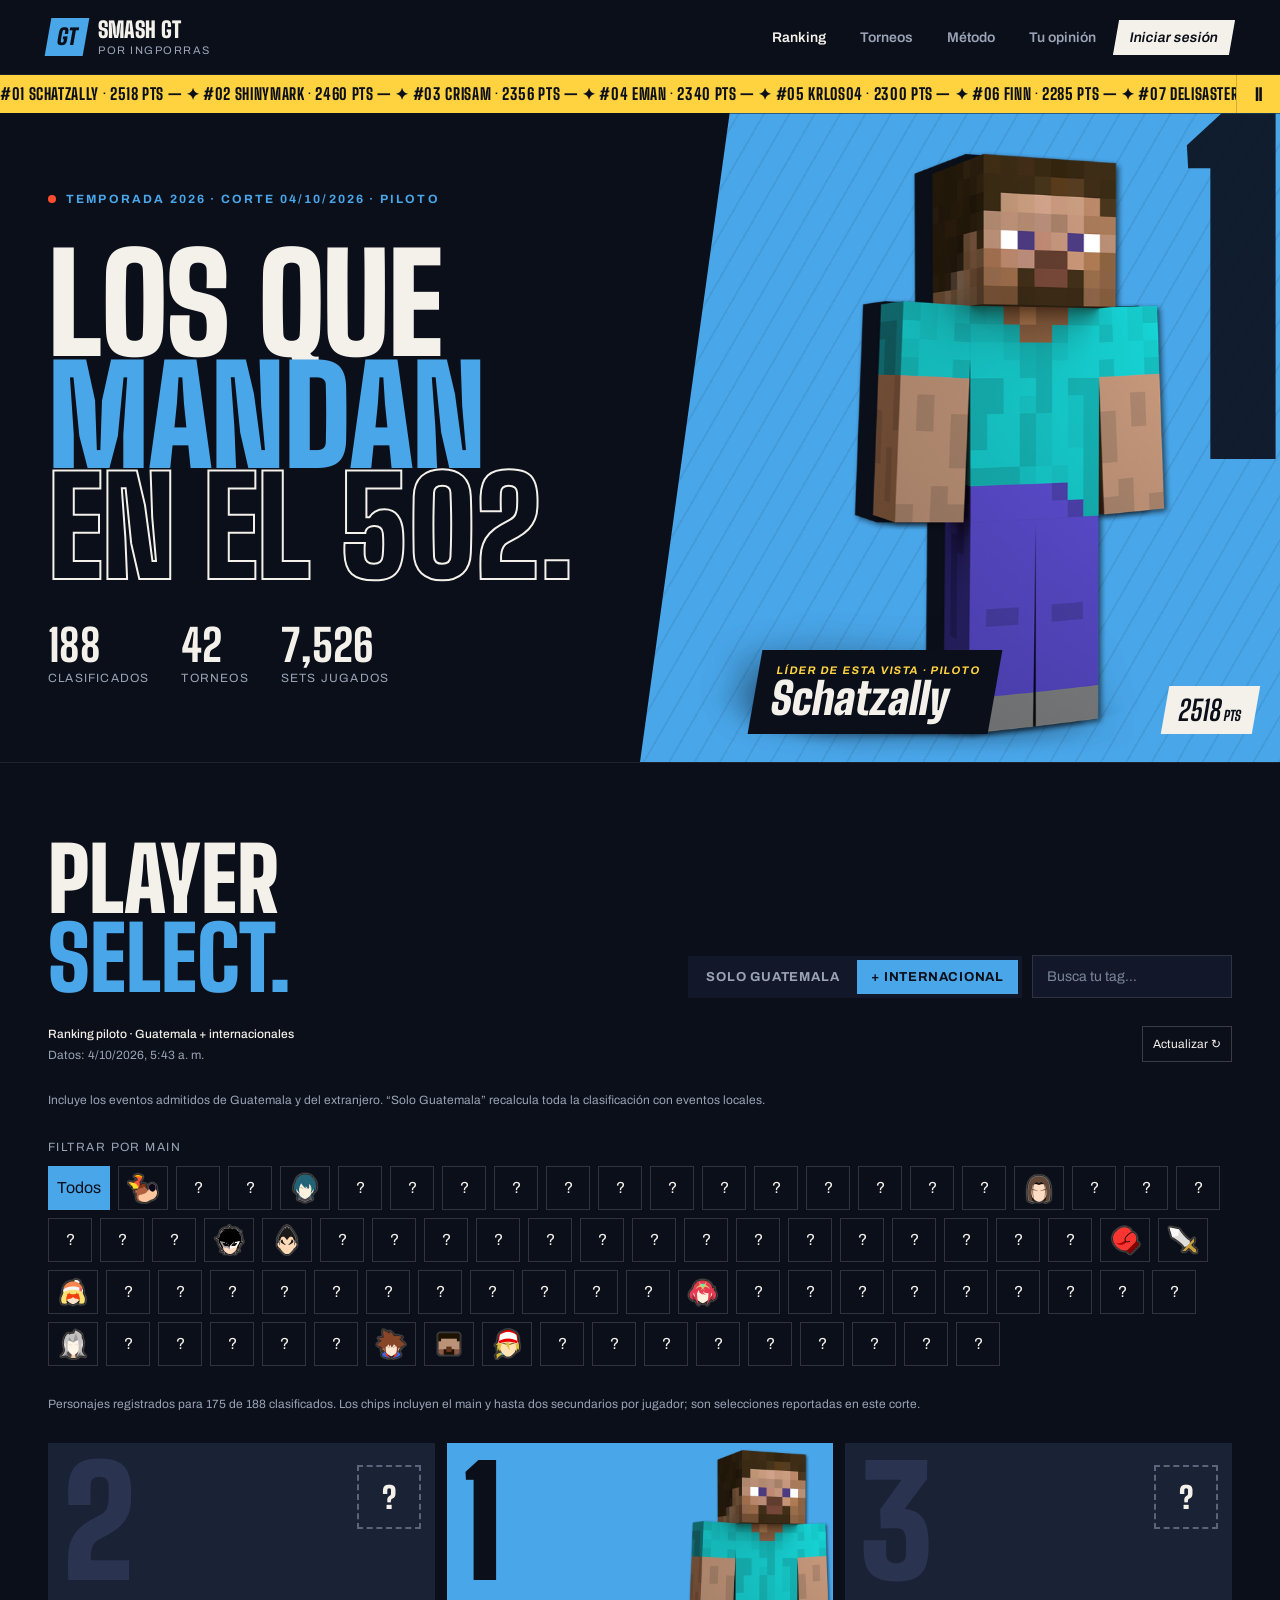
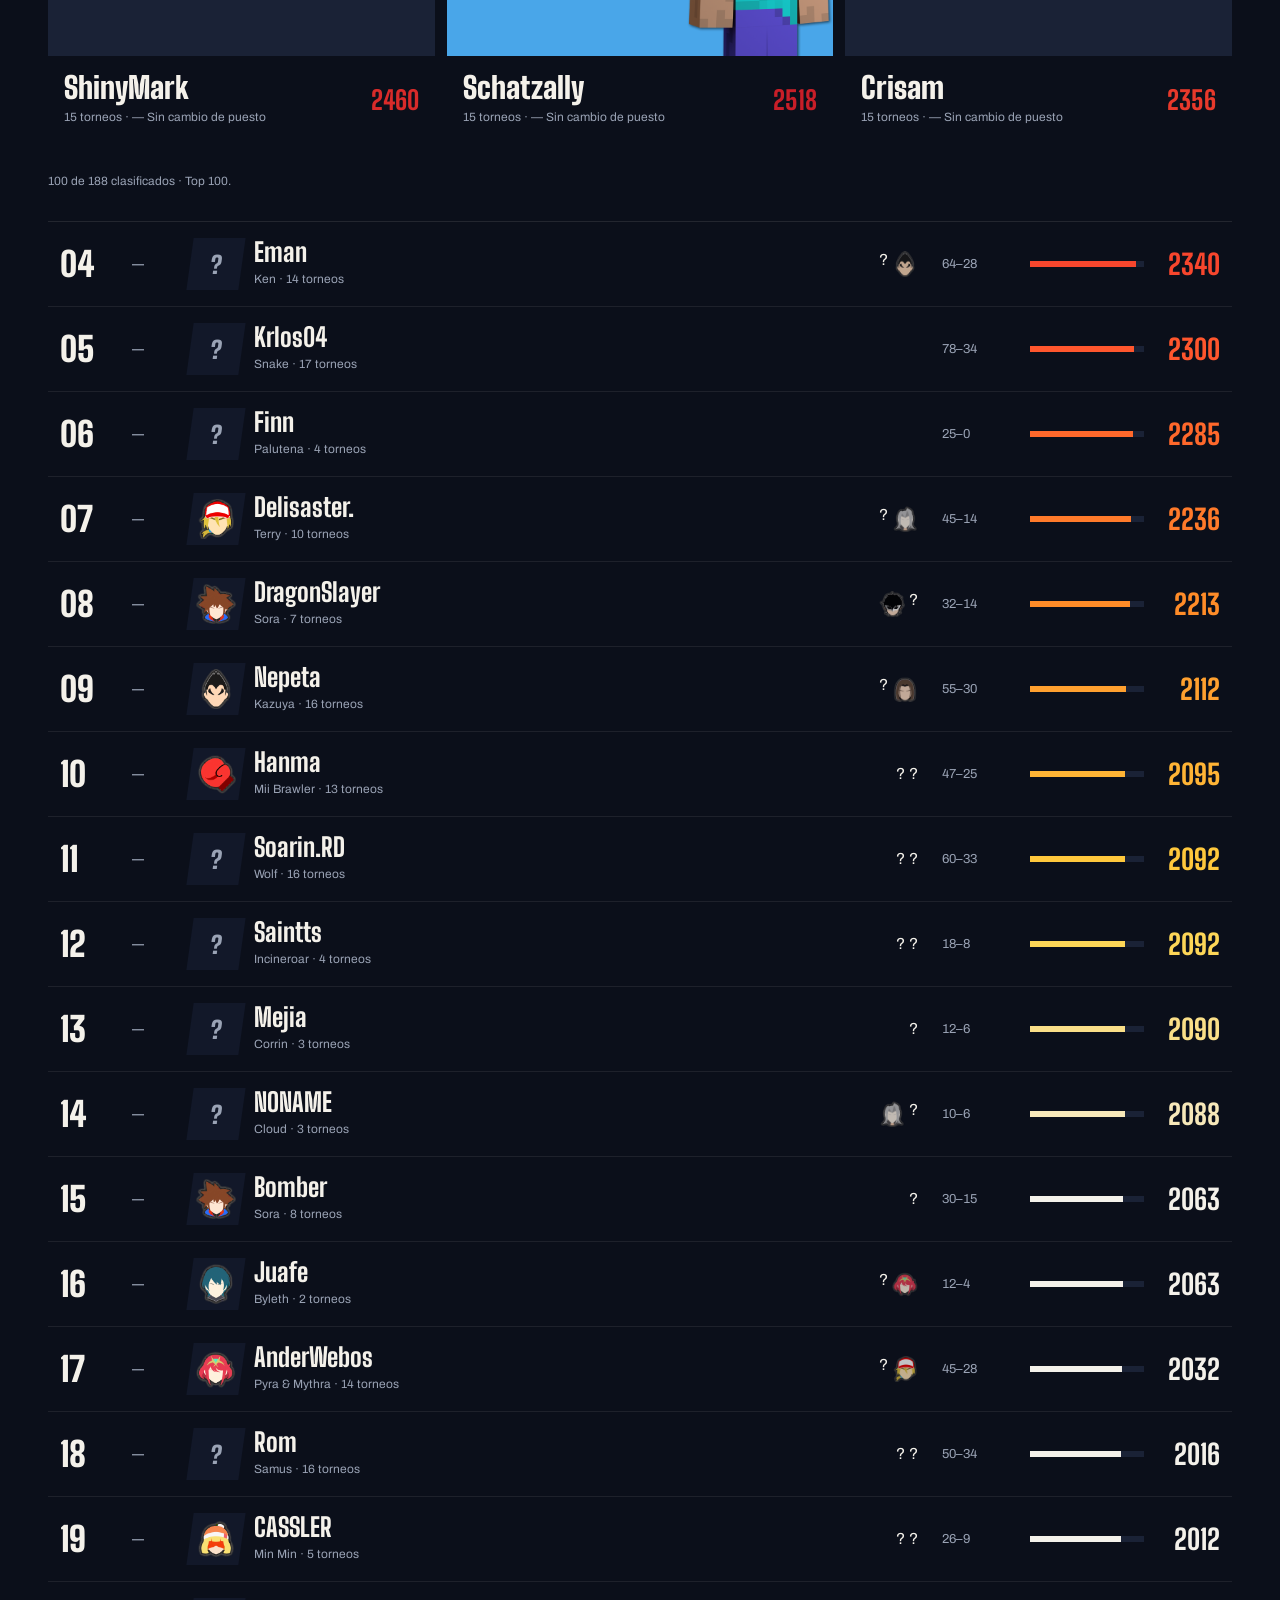
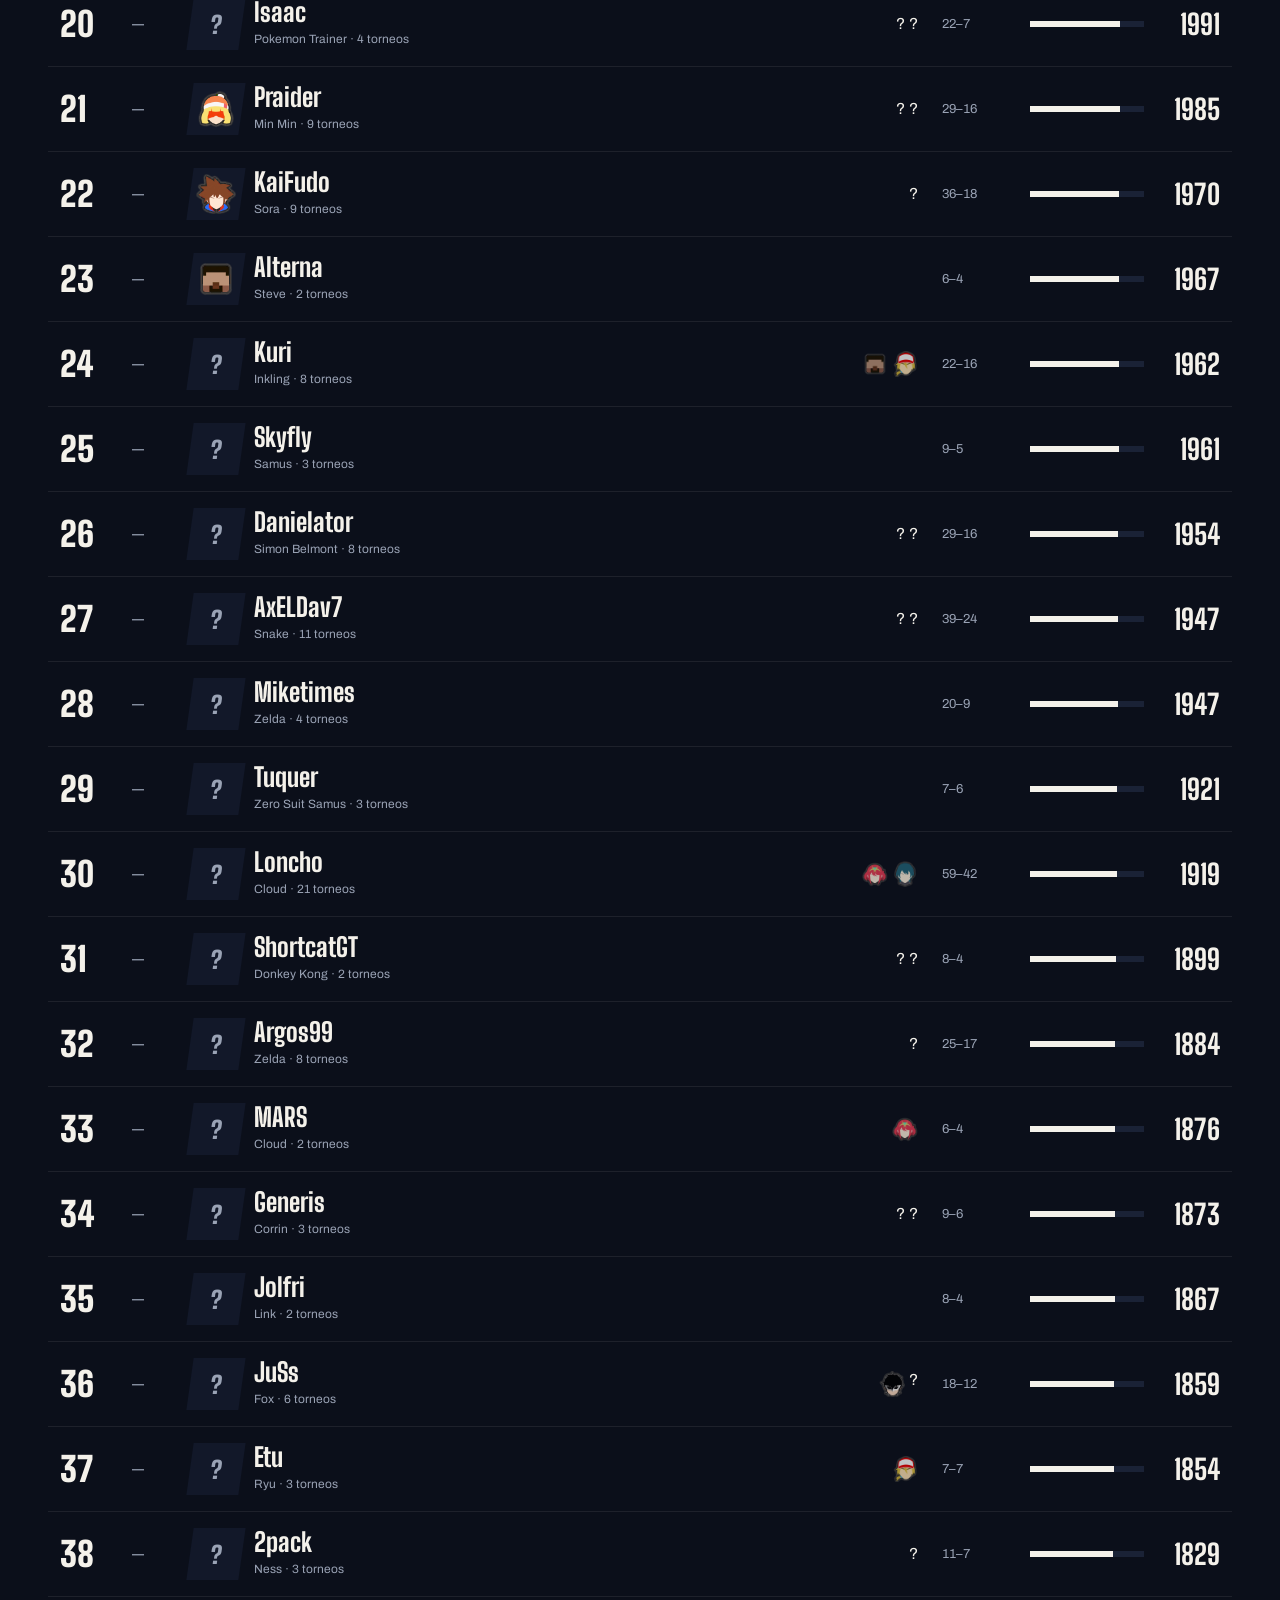
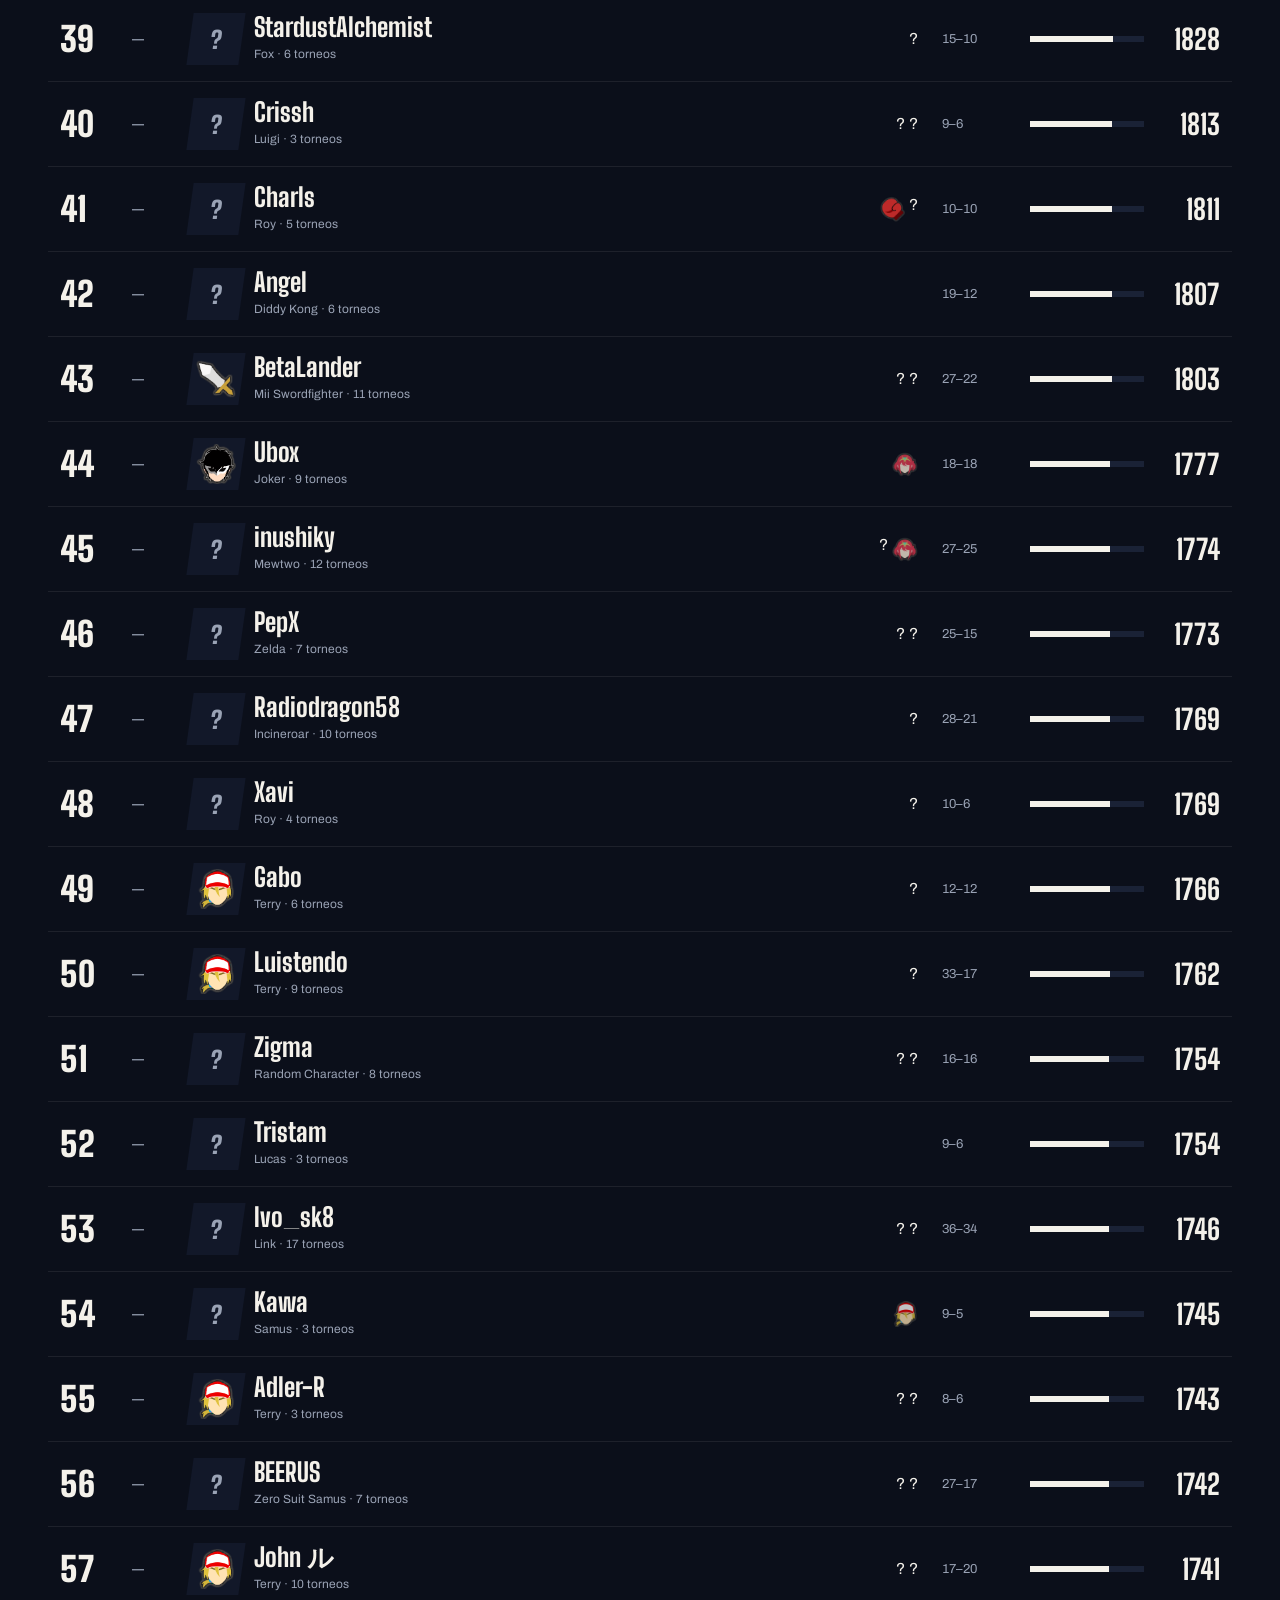
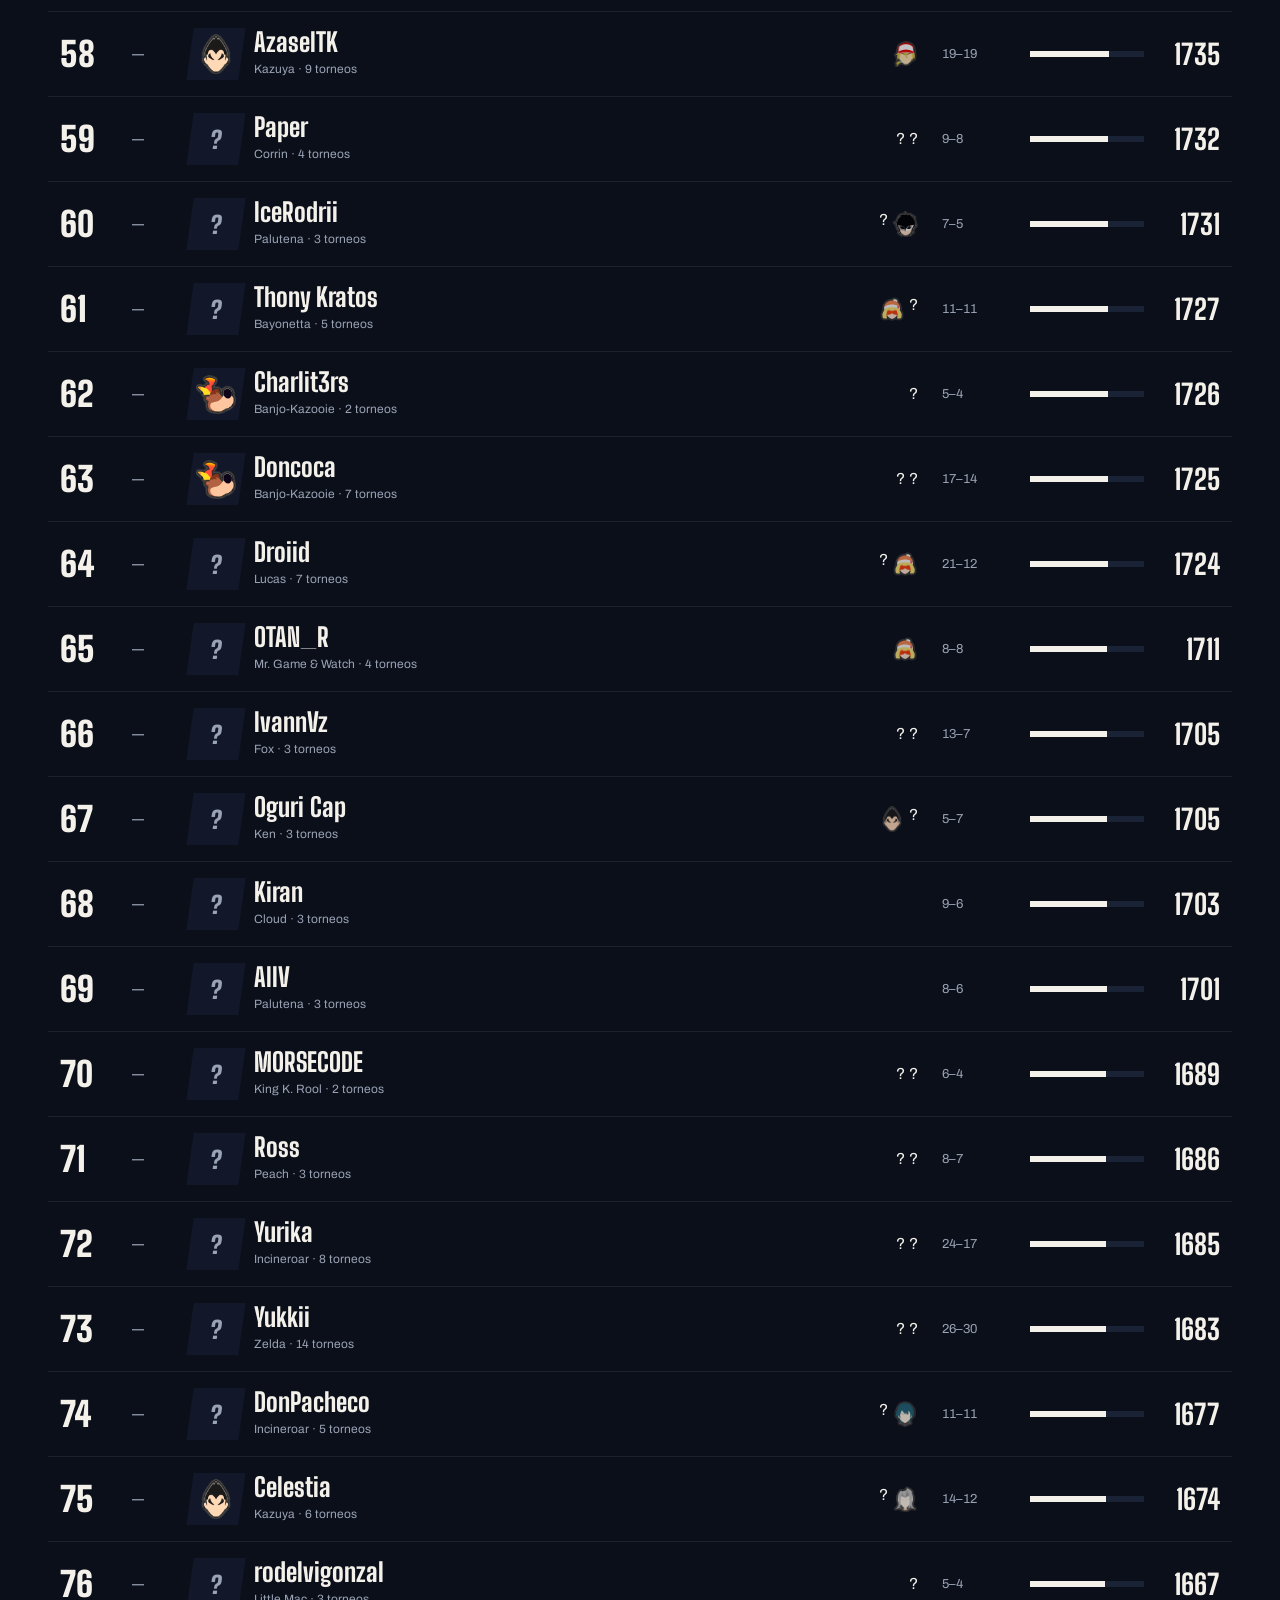
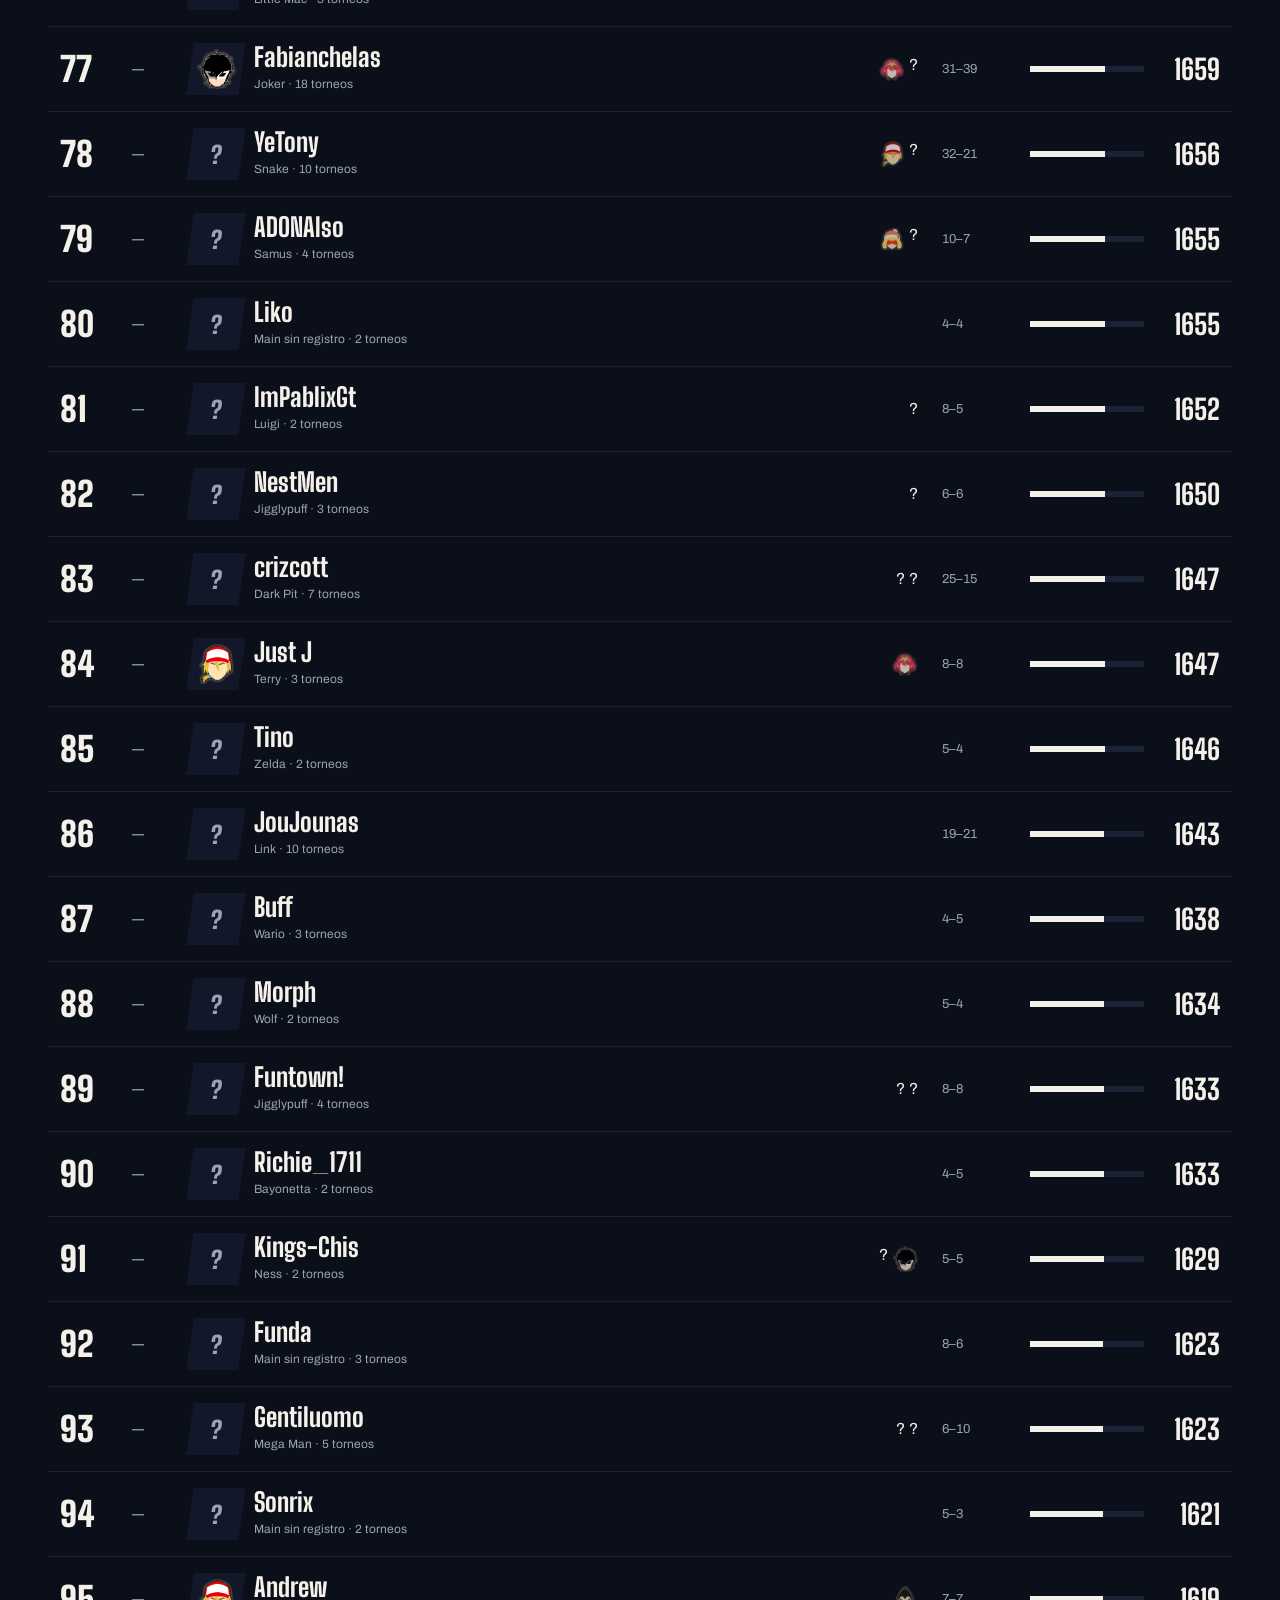
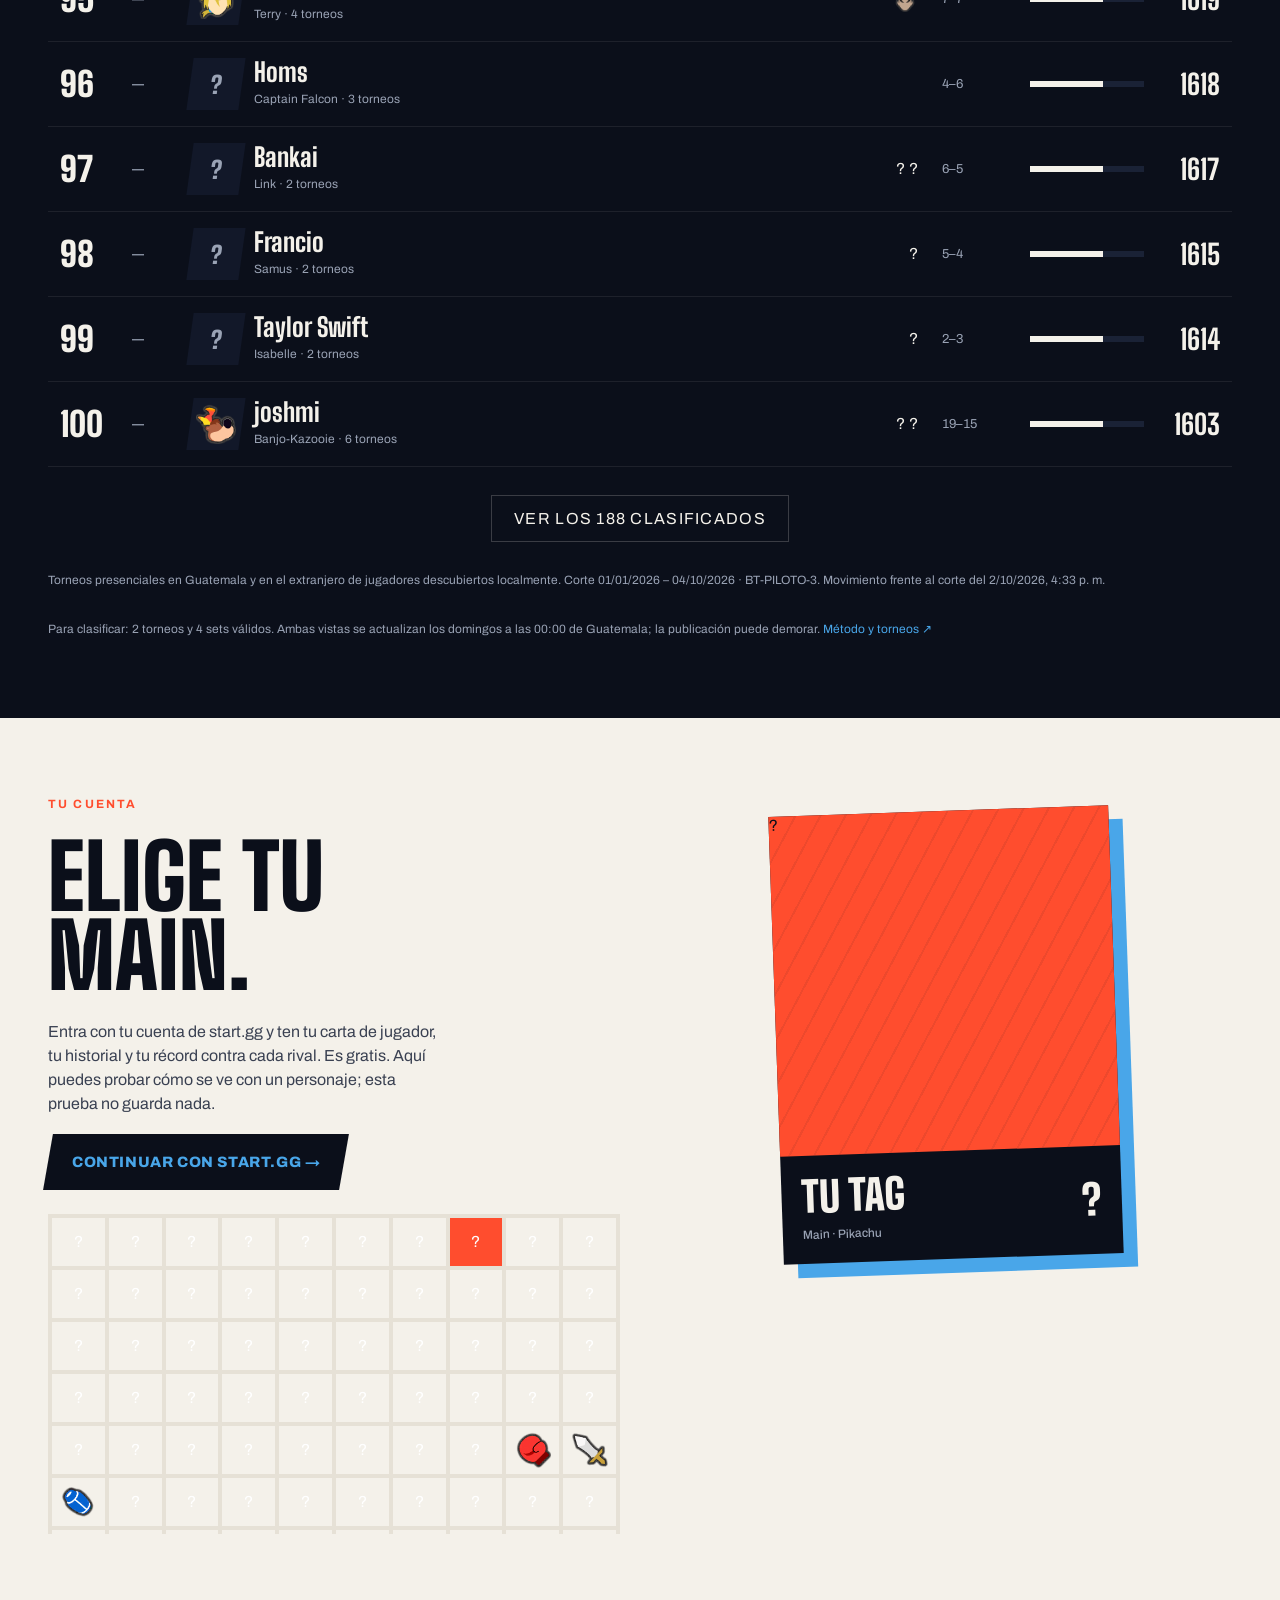
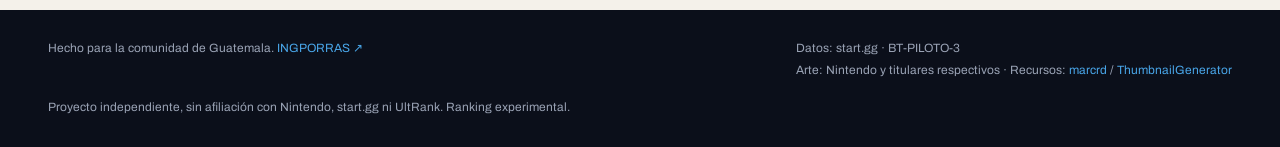
==== ranking-smash-ultimate/index.html @ fa69e90b "«Próximos torneos»: public agenda screen, nav link and home block Co-Authored-By: Claude Opus 5.5 <n" ====
<!doctype html>
<html lang="es-GT">
<head>
  <meta charset="utf-8"><meta name="viewport" content="width=device-width,initial-scale=1">
  <meta name="theme-color" content="#0B0F1A"><meta name="description" content="Consultá el top 100 de Smash Ultimate en Guatemala, puestos, mains y torneos del corte. Ranking piloto e independiente de la comunidad.">
  <title>Smash Ultimate Guatemala: ranking piloto — Smash GT</title>
  <link rel="canonical" href="https://rankingsmashbros.com/">
  <meta property="og:title" content="Smash Ultimate Guatemala: ranking piloto — Smash GT">
  <meta property="og:description" content="Consultá el top 100 de Smash Ultimate en Guatemala, puestos, mains y torneos del corte. Ranking piloto e independiente de la comunidad.">
  <meta property="og:url" content="https://rankingsmashbros.com/">
  <meta property="og:type" content="website">
  <meta property="og:locale" content="es_GT">
  <meta property="og:site_name" content="Smash GT">
  <meta name="twitter:card" content="summary_large_image">
  <meta name="twitter:title" content="Smash Ultimate Guatemala: ranking piloto — Smash GT">
  <meta name="twitter:description" content="Consultá el top 100 de Smash Ultimate en Guatemala, puestos, mains y torneos del corte. Ranking piloto e independiente de la comunidad.">
  <meta property="og:image" content="https://rankingsmashbros.com/assets/smash-gt-social.jpg">
  <meta property="og:image:width" content="1200">
  <meta property="og:image:height" content="630">
  <meta property="og:image:alt" content="Smash GT, ranking piloto de Smash Ultimate Guatemala">
  <meta name="twitter:image" content="https://rankingsmashbros.com/assets/smash-gt-social.jpg">
  <link rel="preconnect" href="https://fonts.googleapis.com"><link rel="preconnect" href="https://fonts.gstatic.com" crossorigin>
  <link href="https://fonts.googleapis.com/css2?family=Big+Shoulders+Display:wght@500;700;800;900&family=Archivo:wght@400;500;600;700&display=swap" rel="stylesheet">
  <link rel="stylesheet" href="./arena.css?v=20261009-2">
  <script src="./characters.js?v=20261006-design2" defer></script><script src="./app.js?v=20261008-2" defer></script><script src="./cabecera.js?v=20261009-1" defer></script><script src="./torneos-model.js?v=20261009-1" defer></script><script src="./proximo.js?v=20261009-1" defer></script><script src="./visita.js?v=20261007" data-page="inicio" defer></script>
  <script type="application/ld+json">
{
  "@context": "https://schema.org",
  "@graph": [
    {
      "@type": "Organization",
      "@id": "https://rankingsmashbros.com/#organization",
      "name": "Smash GT",
      "url": "https://rankingsmashbros.com/",
      "description": "Proyecto independiente de la comunidad de Smash Ultimate de Guatemala. Ranking piloto sin afiliación con Nintendo, start.gg ni UltRank."
    },
    {
      "@type": "WebSite",
      "@id": "https://rankingsmashbros.com/#website",
      "name": "Smash GT",
      "url": "https://rankingsmashbros.com/",
      "inLanguage": "es-GT",
      "description": "Consultá el top 100 de Smash Ultimate en Guatemala, puestos, mains y torneos del corte. Ranking piloto e independiente de la comunidad.",
      "publisher": {
        "@id": "https://rankingsmashbros.com/#organization"
      }
    }
  ]
}
  </script>
</head>
<body class="smash-redesign">
  <a class="skip-link" href="#ranking">Saltar al ranking</a>
  <header class="gt-header">
    <a class="gt-brand" href="./" aria-label="Smash GT, inicio"><span class="gt-mark">GT</span><span>SMASH GT<small>por ingporras</small></span></a>
    <nav aria-label="Principal"><a href="#ranking">Ranking</a><a href="./torneos.html">Torneos</a><a href="./metodologia.html">Método</a><a href="./encuesta.php">Tu opinión</a><a id="panel-link" href="./panel.php" hidden>Panel</a><a id="account-link" class="account-link" href="./cuenta.html">Iniciar sesión</a></nav>
  </header>
  <div class="gt-ticker"><div class="ticker-window"><div id="ticker-track" class="ticker-track"><span>SMASH GT · TEMPORADA 2026 · RANKING PILOTO</span></div></div><button id="ticker-pause" type="button" aria-pressed="false" aria-label="Pausar barra de resultados">Ⅱ</button></div>
  <main id="contenido">
    <section class="gt-hero" aria-labelledby="hero-title">
      <div class="hero-copy"><p id="hero-season" class="gt-kicker">Temporada 2026 · Ranking piloto</p><h1 id="hero-title">Los que<span>mandan</span><em>en el 502.</em></h1>
        <div class="hero-stats" aria-label="Cobertura del ranking"><div><strong id="players-count">—</strong><span>clasificados</span></div><div><strong id="events-count">—</strong><span>torneos</span></div><div><strong id="sets-count">—</strong><span>sets jugados</span></div></div>
      </div>
      <button id="hero-player" class="hero-player" type="button" disabled aria-label="Ver al líder del ranking"><span class="hero-rank" aria-hidden="true">1</span><span id="hero-art" class="hero-art"></span><span class="hero-caption"><span class="hero-tag"><small>Líder de esta vista · piloto</small><strong id="hero-tag">Cargando…</strong></span><span class="hero-points"><b id="hero-points">—</b> PTS</span></span></button>
    </section>
    <section id="proximo-torneo" class="next-tournament" aria-labelledby="next-title" hidden></section>
    <section id="ranking" class="gt-ranking" aria-labelledby="scene-title">
      <div class="ranking-heading"><h2 id="scene-title">Player<span>select.</span></h2><div class="ranking-controls"><div class="scope-buttons" role="group" aria-label="Alcance del ranking"><button id="scope-local" type="button" aria-pressed="false" disabled>Solo Guatemala</button><button id="scope-combined" type="button" aria-pressed="true" disabled>+ Internacional</button></div><label class="gt-search"><span class="sr-only">Buscar jugador en toda la clasificación</span><input id="search" type="search" placeholder="Busca tu tag…" autocomplete="off"></label></div></div>
      <div class="cut-status"><div><strong id="data-status">Cargando ranking…</strong><p id="updated">Consultando el último corte disponible.</p></div><button id="refresh" type="button">Actualizar ↻</button></div>
      <p id="load-error" class="gt-error" role="alert" hidden></p><p id="scope-help" class="gt-note"></p>
      <div id="main-filter" class="main-filter" role="group" aria-label="Filtrar por personaje" hidden><span>Filtrar por main</span><div id="main-chips"></div></div>
      <p id="main-coverage-note" class="gt-note"></p>
      <div id="podium" class="gt-podium" aria-label="Podio del ranking"></div>
      <p id="ranking-summary" class="gt-note" role="status"></p><div id="players-list" class="gt-rows"></div>
      <button id="view-all" class="gt-outline view-all" type="button" aria-pressed="false" hidden>Ver todos los clasificados</button>
      <p id="list-note" class="gt-note"></p><p class="gt-note">Para clasificar: 2 torneos y 4 sets válidos. Ambas vistas se actualizan los domingos a las 00:00 de Guatemala; la publicación puede demorar. <a href="./metodologia.html">Método y torneos ↗</a></p>
    </section>
    <section id="cuenta" class="gt-preview" aria-labelledby="preview-title"><div class="preview-layout"><div><p class="gt-kicker">Tu cuenta</p><h2 id="preview-title">Elige tu<br>main.</h2><p class="preview-copy">Entra con tu cuenta de start.gg y ten tu carta de jugador, tu historial y tu récord contra cada rival. Es gratis. Aquí puedes probar cómo se ve con un personaje; esta prueba no guarda nada.</p><a class="preview-cta" href="./cuenta.html"><span>Continuar con start.gg →</span></a><div id="demo-roster" class="demo-roster" role="group" aria-label="Elegir personaje para la carta de demostración"></div></div><div class="preview-card-wrap"><div id="demo-card" class="demo-card"><div id="demo-art" class="demo-art"></div><div class="demo-name"><span>TU TAG<small id="demo-main-name">Carta de demostración</small></span><span id="demo-icon"></span></div></div><p id="demo-status" class="sr-only" role="status"></p></div></div></section>
  </main>
  <footer class="gt-footer"><span>Hecho para la comunidad de Guatemala. <a href="https://ingporras.com/">INGPORRAS ↗</a></span><span>Datos: start.gg · <span id="footer-method">BT-PILOTO-3</span><br>Arte: Nintendo y titulares respectivos · Recursos: <a href="https://github.com/marcrd/smash-ultimate-assets" target="_blank" rel="noopener noreferrer">marcrd</a> / <a href="https://github.com/jonborg/ThumbnailGenerator" target="_blank" rel="noopener noreferrer">ThumbnailGenerator</a></span><p>Proyecto independiente, sin afiliación con Nintendo, start.gg ni UltRank. Ranking experimental.</p></footer>
  <dialog id="player-dialog" class="gt-drawer" aria-labelledby="player-title">
    <div class="drawer-hero"><strong id="drawer-rank" aria-hidden="true"></strong><div id="drawer-art"></div><button id="player-close" type="button" class="close" aria-label="Cerrar detalle" autofocus>×</button></div>
    <div class="drawer-content"><div><p class="gt-kicker">Perfil de la comunidad</p><h2 id="player-title"></h2><p id="player-subtitle"></p><p id="player-movement"></p></div><div id="player-stats" class="drawer-stats"></div><p id="player-summary" class="drawer-note"></p>
      <section aria-labelledby="player-main-title"><h3 id="player-main-title">Personajes registrados</h3><div id="player-mains" class="player-mains"></div><p id="player-main-note" class="drawer-note"></p></section>
      <section aria-labelledby="recent-title"><h3 id="recent-title">Últimos torneos</h3><div id="player-recent"></div></section>
      <section aria-labelledby="rivals-title"><h3 id="rivals-title">Rivales más frecuentes</h3><div id="player-rivals"></div><p class="drawer-note">Récord de sets en esta vista, del mismo corte. Incluye rivales que no clasifican al ranking.</p></section>
      <section id="player-activity" class="drawer-activity" aria-labelledby="activity-title" hidden><h3 id="activity-title">Tu temporada, mes a mes.</h3><p id="activity-summary" class="drawer-note"></p><ul id="activity-months" class="activity-months" aria-label="Actividad por mes"></ul><p class="drawer-note">Un mes activo tiene un set válido en un torneo admitido, según la fecha del evento en Guatemala. Sin registro no prueba inactividad. No añade bonos.</p><details id="activity-events"><summary id="activity-events-title"></summary><ul id="activity-ledger"></ul></details><a href="./metodologia.html#puntos-en-claro">Entender puntos y actividad ↗</a></section>
      <section><h3 id="player-history-title">Sets considerados en este corte</h3><button id="player-all-results" class="gt-outline" type="button" hidden>Volver a todos los sets</button><p id="player-history-count" class="drawer-note" role="status"></p><div id="player-matches"></div><button id="player-more" class="gt-outline" type="button" hidden>Ver más resultados</button></section>
      <a id="player-link" class="gt-outline" target="_blank" rel="noopener noreferrer">Ver perfil en start.gg ↗</a>
    </div>
  </dialog>
  <noscript><p class="gt-error">Activa JavaScript para consultar el ranking y sus filtros.</p></noscript>
</body>
</html>
---- ranking-smash-ultimate/arena.css ----
@import url('https://fonts.googleapis.com/css2?family=Barlow+Condensed:ital,wght@0,600;0,700;0,800;0,900;1,700;1,800;1,900&display=swap');

:root {
  color-scheme: dark;
  --ink: #f5f6fc;
  --muted: #a9b1c5;
  --paper: #0c101c;
  --line: #2b3247;
  --blue: #193e5b;
  --accent: #ffe364;
  background: var(--paper);
}
body {
  background: radial-gradient(ellipse at 85% 10%, #142a4b80, transparent 40%),
    linear-gradient(118deg, transparent 37%, #18203740 37.1%, transparent 55%), var(--paper);
}
h1, h2, h3, .brand, .stats > div > span { font-family: 'Barlow Condensed', Impact, sans-serif; }
a:hover { color: #ffe364; }
:focus-visible { outline-color: #ffe364; }
.site-header { height: 92px; border-bottom: 1px solid #424e67; }
.brand { font-size: 30px; font-style: italic; letter-spacing: -.6px; }
.brand-mark { background: #ff464f; transform: skew(-7deg); color: #fff; box-shadow: 3px 3px 0 #622b39; }
.brand-mark > span { color: #fff4ca; }
.brand small { color: #aeb8ce; font-style: normal; }
.brand-gt { color: #ffe364; }
.site-header nav { text-transform: uppercase; font-size: 11px; font-weight: 700; letter-spacing: 1px; }
.country { padding: 8px 12px; background: #172233; border: 1px solid #314962; }
.flag { border-color: #6390ab; }
.hero { padding-block: 48px 44px; gap: 55px; grid-template-columns: 1fr 1fr; }
.hero-copy { position: relative; }
.hero-copy .eyebrow { color: #d5dfef; font-size: 10px; letter-spacing: 2.3px; }
.tiny-line { background: #ff4d59; width: 30px; height: 4px; transform: skew(-25deg); }
h1 { font-size: clamp(68px, 6.8vw, 96px); font-weight: 900; line-height: .87; letter-spacing: -1.5px; font-style: italic; margin-top: 27px; }
h1 em { color: #ffe364; font-style: italic; text-shadow: 4px 4px 0 #8d403450; }
.intro { color: #b7c0d3; max-width: 410px; font-size: 14px; margin-top: 24px; }
.primary { border-radius: 0; background: #ffe364; color: #161b29; padding: 16px 24px; font-weight: 800; font-size: 12px; letter-spacing: .8px; transform: skew(-6deg); box-shadow: 5px 5px 0 #644d26; }
.primary:hover { background: #fff0a1; color: #161b29; transform: skew(-6deg) translateY(-2px); }
.primary span { font-size: 19px; }
.hero-note { color: #8995b0; }
.hero-art { border: 1px solid #496077; border-radius: 0; background: #101b2c; transform: rotate(-2deg); box-shadow: 10px 10px 0 #060911, 11px 11px 0 #344059; }
.art-heading { padding: 16px 20px; color: #f6f8fc; background: #151c2a; font-size: 9px; letter-spacing: 1.8px; }
.art-heading > span:first-child { display: flex; align-items: center; gap: 8px; }
.art-heading i { width: 5px; height: 5px; background: #ff575e; transform: rotate(45deg); }
.hero-art svg { border-block: 1px solid #344052; }
.art-footer { padding: 15px 21px; background: #131a29; border-top: 0; color: #e9edf7; }
.art-footer p { font-size: 10px; letter-spacing: 1px; }
.art-footer strong { color: #ffe364; }
.art-footer .plus { background: #ffe364; color: #121724; width: 35px; height: 35px; display: grid; place-items: center; font-size: 25px; transform: skew(-8deg); }
.art-footer .battle-label { color: #8998b4; font-family: 'Barlow Condensed', sans-serif; font-size: 17px !important; font-style: italic; font-weight: 800; text-align: right; line-height: .9; }
.season-bar { background: #171d2b; border-block: 1px solid #394459; padding: 16px 20px; }
.status-dot { background: #ffe364; box-shadow: 0 0 10px #ffe36455; }
.season-bar button { color: #e4eaf5; }
.stats { padding-block: 26px 32px; }
.stats > div > span { font-size: 46px; font-style: italic; color: #fff; font-weight: 700; }
.stats p { text-transform: uppercase; letter-spacing: 1px; font-size: 9px; color: #96a4bf; }
.scene { padding-block: 46px 52px; }
.section-heading .eyebrow { color: #ff6976; letter-spacing: 1.5px; }
h2 { font-size: 42px; text-transform: uppercase; font-style: italic; font-weight: 800; letter-spacing: .2px; }
.season-label { border-color: #384962; border-radius: 0; color: #b7c4d8; background: #121b2a; }
.list-panel { background: #121927; border: 1px solid #35425c; border-radius: 0; box-shadow: 0 4px 0 #070a12; }
.tabs { padding-inline: 0; gap: 0; background: #0f1521; border-bottom-color: #3a445c; }
.tabs button { padding: 18px 25px; text-transform: uppercase; font-size: 11px; font-weight: 700; letter-spacing: 1px; color: #aab6cb; border-bottom: 3px solid transparent; }
.tabs button[aria-selected=true] { color: #fff; border-color: #ff4d59; background: linear-gradient(0deg, #c2374829, transparent); }
.tabs span { background: #333a4c; color: #edf1fb; }
.search-field { background: #0c1220; border-color: #34425b; border-radius: 0; }
.search-field input { color: #f4f7ff; }
.search-field input::placeholder { color: #909eb8; }
.find-rank-link { display: inline-block; margin: 20px 0 0 20px; color: #ffe364; font-size: 12px; font-weight: 700; text-underline-offset: 5px; }
.ranking-intro { margin: 25px 23px 20px; padding-bottom: 20px; border-bottom: 1px solid #34425b; }
.ranking-intro .card-kicker { color: #ffe364; }
.ranking-intro h3 { margin: 10px 0; font: 700 italic 28px 'Barlow Condensed', sans-serif; color: #f4f7ff; }
.ranking-intro p { max-width: 530px; color: #b7c7dd; font-size: 13px; line-height: 1.75; }
.ranking-views { display: flex; gap: 8px; flex-wrap: wrap; margin: 0 23px 18px; }
.ranking-views button, .history-more { padding: 11px 15px; background: #1c2a40; border: 1px solid #465873; color: #c6d5eb; font-size: 12px; font-weight: 700; }
.ranking-views button[aria-pressed=true] { background: #ffe364; color: #142033; border-color: #ffe364; }
.ranking-views button:hover, .history-more:hover { border-color: #ffe364; }
.ranking-summary { padding: 14px 23px; color: #c6d5eb; background: #0f1828; font-size: 12px; line-height: 1.6; }
#search { scroll-margin-top: 25px; }
.player-stats { display: grid; grid-template-columns: repeat(3, minmax(0, 1fr)); gap: 9px; margin: 18px 0; }
.player-stats > div { padding: 15px 10px; background: #1c2a40; border: 1px solid #364d6c; }
.player-stats strong { display: block; font: 800 italic 32px 'Barlow Condensed', sans-serif; color: #ffe364; }
.player-stats span { display: block; margin-top: 7px; color: #b7c7dd; font-size: 10px; line-height: 1.5; }
.history-title { color: #f4f7ff; margin-top: 25px; font: 700 italic 23px 'Barlow Condensed', sans-serif; }
dialog .history-count { margin: 8px 0 18px; color: #b7c7dd; font-size: 11px; }
.history-more { display: block; margin-top: 18px; }
dialog #player-summary { color: #b7c7dd; }
.player-row > span:nth-child(2) { min-width: 0; }
.list-note { color: #9aa7c1; }
.empty-icon { color: #ffe364; background: #1f293b; border-color: #404a60; border-radius: 0; transform: skew(-7deg); }
.empty h3 { font-size: 25px; font-style: italic; font-weight: 700; text-transform: uppercase; letter-spacing: .3px; }
.empty p { color: #9ba9c3; }
.aside-card { border-radius: 0; background: linear-gradient(145deg, #c33247 0%, #722437 53%, #231c31 100%); border: 1px solid #e75a6a; position: relative; overflow: hidden; box-shadow: 5px 5px 0 #050914; }
.aside-card::before { content: ''; position: absolute; right: -45px; top: 20px; width: 80px; height: 180px; transform: rotate(25deg); background: #ffffff06; pointer-events: none; }
.card-kicker { color: #ffe1d8; font-size: 9px; font-style: italic; }
.aside-card h3 { font-size: 36px; font-style: italic; font-weight: 800; line-height: .98; }
.aside-card p { color: #f1c8cf; }
.aside-divider { background: #f3a0a044; }
.aside-card li span { color: #ffe364; }
.aside-card > a { color: #ffe364; }
.method-grid { gap: 26px; }
.method article { border-left: 2px solid #364661; padding-left: 18px; }
.method article > span { color: #79bde6; }
.method h3 { font-size: 25px; font-style: italic; font-weight: 700; text-transform: uppercase; letter-spacing: .2px; }
.method p { color: #a3afc6; }
.method a { color: #ffe364; }
footer { border-color: #354159; }
footer > a { color: #e2e9f8; }
.filter-row select { background: #101928; color: #e6eefb; border-color: #364560; }
.player-row { background: #151e30; color: #f3f7ff; border-color: #2c3951; border-left: 3px solid #469ace; }
.player-row:hover { background: #223149; border-left-color: #ffe364; }
.avatar { border-radius: 0; background: linear-gradient(135deg, #276c9c, #18334e); color: #e5f8ff; transform: skew(-4deg); }
.player-row strong { font-family: 'Barlow Condensed', sans-serif; font-size: 23px; font-style: italic; letter-spacing: .4px; }
.player-row .avatar { min-width: 42px; font-family: 'Barlow Condensed', sans-serif; font-size: 22px; font-weight: 800; font-style: italic; }
.player-row.podium-row { border-left-color: #ffe364; background: linear-gradient(90deg, #58472b55, #151e30 45%); }
.player-row.podium-1 .avatar { background: #ffe364; color: #191c28; box-shadow: 3px 3px 0 #9b7531; }
.player-row.podium-2 .avatar { background: #d7e5f8; color: #192637; }
.player-row.podium-3 .avatar { background: #e6a779; color: #2b1e20; }
.player-row .row-end { color: #ffe364; font-family: 'Barlow Condensed', sans-serif; font-size: 18px; font-weight: 700; }
.player-row .row-end small { font-family: 'DM Sans', sans-serif; font-size: 9px; font-weight: 400; }
.player-row small { color: #a1b4d0; }
.player-row .movement{font-weight:700;letter-spacing:.2px}
.player-row .movement.up{color:#83e2ad}
.player-row .movement.down{color:#ff9b9b}
.player-row .movement.same{color:#b6c3d5}
.result-row { border-color: #2e3c53; }
.result-row a { color: #e2edff; }
.result-row p { color: #9eacc7; }
dialog { background: #131e30; border: 1px solid #6582a8; border-top: 4px solid #ffe364; border-radius: 0; color: #e9f1ff; }
dialog .close { color: #f5f8ff; }
dialog > a { color: #ffe364; }
.error { background: #412f1b; color: #ffe6b7; border-left: 3px solid #ffc84e; }
.skip-link { background: #ffe364; color: #141b29; }

@media (max-width: 850px) {
  .hero { gap: 30px; }
  h1 { font-size: 73px; }
  .aside-card h3 { font-size: 31px; }
  h2 { font-size: 36px; }
}
@media (max-width: 620px) {
  .site-header { height: 78px; }
  .brand { font-size: 25px; }
  .site-header nav { font-size: 9px; gap: 13px; letter-spacing: .5px; }
  .hero { grid-template-columns: 1fr; padding-block: 35px 30px; gap: 35px; }
  .hero-copy h1 { font-size: 76px; letter-spacing: -1px; max-width: none; }
  .hero-copy .eyebrow { font-size: 8px; letter-spacing: 1.8px; }
  .hero-art { margin: 0 6px 5px; transform: rotate(-1deg); }
  .hero-art svg { max-height: none; }
  .hero-note { font-size: 10px; }
  .season-bar { padding: 15px 12px; }
  .season-bar strong { font-size: 10px; }
  .season-bar > span { width: 100%; }
  .stats > div > span { font-size: 38px; }
  .stats p { font-size: 8px; }
  h2 { font-size: 34px; }
  .tabs button { padding: 18px 20px; }
  .aside-card h3 { font-size: 34px; line-height: 1.05; }
  .aside-card h3 br { display: initial; }
  .method article { border-bottom: 0; }
  .method article:last-child { border-left: 2px solid #364661; }
  .player-row .row-end { font-size: 15px; }
  .player-row strong { font-size: 21px; }
  .find-rank-link { margin-left: 0; display: block; width: fit-content; }
  .ranking-intro { margin-inline: 18px; }
  .ranking-views { margin-inline: 18px; }
  .ranking-summary { padding-inline: 18px; }
  .player-row .row-end { max-width: 110px; }
}

.scope-panel{display:flex;align-items:center;justify-content:space-between;gap:24px;margin-top:24px;padding:24px;background:#152136;border:1px solid #354760;box-sizing:border-box}.scope-switch{display:flex;align-items:center;gap:14px;position:relative;cursor:pointer;margin-top:14px;font-weight:700;font-size:15px}.scope-switch input{position:absolute;width:50px;height:30px;left:0;opacity:0;margin:0;cursor:pointer}.switch-track{width:50px;height:30px;background:#47536a;border-radius:20px;flex:none;position:relative;transition:background .15s}.switch-track::after{content:'';position:absolute;top:4px;left:4px;width:22px;height:22px;background:#fff;border-radius:50%;transition:transform .15s}.scope-switch input:checked+.switch-track{background:#f4cf43}.scope-switch input:checked+.switch-track::after{transform:translateX(20px);background:#162036}.scope-switch input:focus-visible+.switch-track{outline:3px solid #fff;outline-offset:4px}.scope-switch input:disabled+.switch-track{opacity:.45}.scope-description{max-width:470px}.scope-description strong{color:#ffe364;font-size:16px}.scope-description p{color:#c4cedd;font-size:12px;line-height:1.8;margin-top:8px}@media(max-width:700px){.scope-panel{flex-direction:column;align-items:stretch;padding:20px;gap:18px}.scope-switch{font-size:14px}}@media(prefers-reduced-motion:reduce){.switch-track,.switch-track::after{transition:none}}

/* Activity is evidence of participation, separate from ranking points. */
.player-activity { margin-top: 28px; padding-top: 24px; border-top: 1px solid #354760; }
.player-activity h3 { font-size: 27px; margin: 9px 0 12px; }
.player-activity p { color: #c4cedd; font-size: 12px; line-height: 1.8; }
.player-activity .eyebrow { color: #ffe364; font-size: 10px; }
.activity-months { list-style: none; display: grid; grid-template-columns: repeat(4,minmax(0,1fr)); gap: 8px; padding: 0; margin: 18px 0; }
.activity-month { padding: 12px 4px; text-align: center; background: #172235; border: 1px solid #354760; }
.activity-month strong { display: block; font-size: 14px; color: #d0d8e5; }
.activity-month span { display: block; margin-top: 5px; font-size: 9px; color: #c4cedd; }
.activity-month.is-active { border-color: #bfa950; background: #333020; }
.activity-month.is-active strong { color: #ffe364; }
.activity-month.is-future { border-style: dashed; background: transparent; }
.player-activity .activity-note { font-size: 11px; line-height: 1.9; }
.player-activity details { margin-top: 20px; border: 1px solid #354760; }
.player-activity summary { cursor: pointer; color: #ffe364; font-size: 13px; padding: 16px; font-weight: 700; }
#activity-ledger { list-style: none; padding: 0 16px; margin: 0; }
#activity-ledger li { padding: 18px 0; border-top: 1px solid #354760; }
#activity-ledger a, #activity-ledger strong { font-size: 14px; color: #ffe364; overflow-wrap: anywhere; }
#activity-ledger p { margin-top: 7px; font-size: 11px; }
.activity-sets { background: #22344d; color: #edf4ff; border: 1px solid #546a87; padding: 10px 14px; margin-top: 12px; font-size: 12px; }
#activity-method-link { display: inline-block; margin-top: 20px; color: #ffe364; font-size: 12px; line-height: 1.7; }
#player-history-title { scroll-margin-top: 20px; }
@media(max-width:480px) { #player-dialog { padding: 28px 20px; } .activity-months { grid-template-columns: repeat(3,minmax(0,1fr)); } }

/* Claude Design handoff. Scoped to keep survey and methodology layouts intact. */
.smash-redesign { margin:0; background:#0B0F1A; color:#F4F1EA; font-family:'Archivo',sans-serif; -webkit-font-smoothing:antialiased; }
.smash-redesign * { box-sizing:border-box; }
.smash-redesign a { color:#49A6E9; text-decoration:none; }
.smash-redesign a:hover { color:#F4F1EA; }
.smash-redesign button,.smash-redesign input { font:inherit; }
.smash-redesign button { cursor:pointer; }
.smash-redesign button:disabled { cursor:default; opacity:.5; }
.smash-redesign :focus-visible { outline:3px solid #FFD23F; outline-offset:4px; }
.smash-redesign [hidden] { display:none!important; }
.smash-redesign h1,.smash-redesign h2,.smash-redesign h3,.smash-redesign p { margin:0; }
.smash-redesign h1,.smash-redesign h2,.smash-redesign h3 { font-family:'Big Shoulders Display',Impact,sans-serif; font-style:normal; letter-spacing:0; text-transform:none; }
.smash-redesign .sr-only { position:absolute; width:1px; height:1px; padding:0; margin:-1px; overflow:hidden; clip:rect(0,0,0,0); white-space:nowrap; border:0; }
.smash-redesign .skip-link { position:fixed; top:-100px; left:16px; z-index:50; padding:16px; background:#FFD23F; color:#0B0F1A; }
.smash-redesign .skip-link:focus { top:12px; }
.gt-header { display:flex; align-items:center; justify-content:space-between; gap:16px; flex-wrap:wrap; padding:18px clamp(16px,4vw,48px); border-bottom:1px solid #f4f1ea14; }
.smash-redesign .gt-brand { display:flex; gap:12px; align-items:center; color:#F4F1EA; font:900 22px/1 'Big Shoulders Display',sans-serif; }
.gt-mark { width:38px; height:38px; background:#49A6E9; color:#0B0F1A; display:grid; place-items:center; transform:skewX(-10deg); }
.gt-brand small { display:block; margin-top:4px; font:400 11px/1 'Archivo',sans-serif; letter-spacing:.14em; color:#9AA3B5; text-transform:uppercase; }
.gt-header nav { display:flex; gap:6px; flex-wrap:wrap; font-size:14px; font-weight:600; }
.smash-redesign .gt-header nav a { padding:10px 14px; color:#9AA3B5; }
.smash-redesign .gt-header nav a:first-child { color:#F4F1EA; }
.smash-redesign .gt-header .account-link { background:#F4F1EA; color:#0B0F1A; transform:skewX(-10deg); }
.gt-ticker { display:flex; background:#FFD23F; color:#0B0F1A; font:800 16px/1.4 'Big Shoulders Display',sans-serif; text-transform:uppercase; letter-spacing:.04em; }
.ticker-window { overflow:hidden; flex:1; padding:8px 0; }
.ticker-track { display:flex; width:max-content; animation:gt-tick 50s linear infinite; }
.ticker-track span { white-space:nowrap; padding-right:32px; }
.gt-ticker button { flex:none; border:0; border-left:1px solid #0b0f1a30; background:transparent; color:#0B0F1A; width:44px; font-size:18px; }
.ticker-track.is-paused { animation-play-state:paused; }
@keyframes gt-tick { to { transform:translateX(-50%); } }
.gt-hero { display:grid; grid-template-columns:repeat(auto-fit,minmax(min(100%,420px),1fr)); border-bottom:1px solid #f4f1ea14; }
.hero-copy { padding:clamp(32px,6vw,80px) clamp(16px,4vw,48px); display:flex; flex-direction:column; justify-content:space-between; gap:40px; min-width:0; }
.gt-kicker { font-size:12px; font-weight:700; letter-spacing:.18em; text-transform:uppercase; color:#49A6E9; line-height:1.6; }
.hero-copy .gt-kicker::before { content:''; display:inline-block; width:8px; height:8px; border-radius:50%; background:#FF4D2E; margin-right:10px; }
.smash-redesign h1 { font-size:clamp(72px,12vw,176px); line-height:.82; font-weight:900; letter-spacing:-.01em; text-transform:uppercase; }
.hero-copy h1 span { display:block; color:#49A6E9; }
.hero-copy h1 em { display:block; font-style:normal; -webkit-text-stroke:2px #F4F1EA; color:transparent; }
.hero-stats { display:flex; gap:32px; flex-wrap:wrap; }
.hero-stats div { display:flex; flex-direction:column; gap:4px; }
.hero-stats strong { font:800 44px/1 'Big Shoulders Display',sans-serif; }
.hero-stats span { font-size:12px; color:#9AA3B5; letter-spacing:.1em; text-transform:uppercase; }
.hero-player { position:relative; min-height:520px; background:#49A6E9; clip-path:polygon(14% 0,100% 0,100% 100%,0 100%); overflow:hidden; border:0; text-align:left; }
.hero-player::before,.demo-art::before { content:''; position:absolute; inset:0; background:repeating-linear-gradient(-60deg,#0b0f1a12 0 2px,transparent 2px 22px); }
.hero-rank { position:absolute; right:-2%; top:-6%; font:900 clamp(260px,34vw,480px)/1 'Big Shoulders Display',sans-serif; color:#0B0F1A; opacity:.9; }
.hero-art>img { position:absolute; left:4%; bottom:-4%; height:108%; max-width:none; filter:drop-shadow(-18px 0 0 #0B0F1A); }
.hero-art>.unknown-hero { position:absolute; left:18%; top:12%; max-width:70%; overflow-wrap:anywhere; color:transparent; -webkit-text-stroke:2px #0B0F1A; font:900 clamp(90px,11vw,170px)/.85 'Big Shoulders Display',sans-serif; text-transform:uppercase; }
.hero-caption { position:absolute; bottom:28px; left:18%; right:24px; display:flex; justify-content:space-between; align-items:end; gap:12px; flex-wrap:wrap; }
.hero-tag { padding:14px 18px; background:#0B0F1A; color:#F4F1EA; transform:skewX(-10deg); min-width:0; }
.hero-tag small { display:block; font-size:11px; letter-spacing:.12em; text-transform:uppercase; color:#FFD23F; font-weight:700; }
.hero-tag strong { display:block; overflow-wrap:anywhere; font:900 44px/1 'Big Shoulders Display',sans-serif; }
.hero-points { background:#F4F1EA; color:#0B0F1A; padding:10px 14px; transform:skewX(-10deg); font:800 14px/1 'Big Shoulders Display',sans-serif; }
.hero-points b { font-size:28px; }
.gt-ranking { display:flex; flex-direction:column; gap:28px; padding:clamp(40px,6vw,80px) clamp(16px,4vw,48px); max-width:1376px; margin:auto; scroll-margin-top:24px; }
.ranking-heading { display:flex; align-items:end; justify-content:space-between; gap:20px; flex-wrap:wrap; }
.smash-redesign .ranking-heading h2 { font-size:clamp(48px,7vw,88px); font-weight:900; line-height:.9; text-transform:uppercase; }
.ranking-heading h2 span { display:block; color:#49A6E9; }
.ranking-controls { display:flex; gap:10px; flex-wrap:wrap; align-items:center; }
.scope-buttons { display:flex; padding:4px; gap:4px; background:#121829; }
.scope-buttons button { border:0; padding:10px 14px; font-size:13px; font-weight:700; text-transform:uppercase; letter-spacing:.06em; background:transparent; color:#9AA3B5; }
.scope-buttons button[aria-pressed=true] { background:#49A6E9; color:#0B0F1A; }
.gt-search input { background:#121829; border:1px solid #f4f1ea1f; color:#F4F1EA; padding:13px 14px; font-size:14px; width:200px; max-width:100%; }
.gt-search input::placeholder { color:#7C869B; }
.cut-status { display:flex; align-items:center; justify-content:space-between; gap:16px; font-size:12px; color:#9AA3B5; }
.cut-status strong { color:#F4F1EA; font-weight:500; }
.cut-status p { margin-top:7px; }
.cut-status button { background:transparent; border:1px solid #f4f1ea33; color:#F4F1EA; padding:10px; }
.smash-redesign .gt-note { font-size:12px; color:#9AA3B5; line-height:1.8; }
.gt-error { padding:16px; border:1px solid #FF4D2E; background:#341b1c; color:#F4F1EA; line-height:1.7; }
.main-filter { display:flex; gap:12px; flex-wrap:wrap; align-items:center; }
.main-filter>span { font-size:12px; text-transform:uppercase; letter-spacing:.12em; color:#9AA3B5; }
#main-chips { display:flex; gap:8px; flex-wrap:wrap; }
.main-chip { display:grid; place-items:center; min-width:44px; height:44px; padding:4px 8px; border:1px solid #f4f1ea29; background:transparent; color:#F4F1EA; font-size:12px; font-weight:700; transition:transform .15s; }
.main-chip[aria-pressed=true] { border-color:#49A6E9; background:#49A6E9; color:#0B0F1A; }
.main-chip:hover { transform:translateY(-3px) scale(1.08); }
.main-chip img { width:32px; height:32px; object-fit:contain; }
.gt-podium { display:grid; grid-template-columns:repeat(3,minmax(0,1fr)); gap:12px; }
.podium-card { position:relative; height:300px; background:#1A2236; color:#F4F1EA; border:0; padding:0; overflow:hidden; text-align:left; transition:transform .2s; }
.podium-card:hover { transform:translateY(-6px); }
.podium-card.is-first { background:#49A6E9; }
.podium-number { position:absolute; left:14px; top:4px; font:900 150px/1 'Big Shoulders Display',sans-serif; color:#2A3450; }
.is-first .podium-number { color:#0B0F1A; }
.podium-card>img { position:absolute; right:-10%; bottom:-8%; height:112%; max-width:none; }
.podium-card>.unknown-art { position:absolute; right:14px; top:22px; border:2px dashed #5B647A; width:64px; height:64px; display:grid; place-items:center; font:900 30px 'Big Shoulders Display',sans-serif; }
.podium-caption { position:absolute; bottom:0; left:0; right:0; padding:16px; display:flex; align-items:center; justify-content:space-between; gap:8px; background:#0B0F1A; }
.podium-caption>span { min-width:0; }
.podium-caption strong { display:block; font:900 30px/1 'Big Shoulders Display',sans-serif; overflow-wrap:anywhere; }
.podium-caption small { display:block; font-size:12px; color:#9AA3B5; margin-top:6px; line-height:1.6; }
.podium-caption b { font:800 26px 'Big Shoulders Display',sans-serif; }
.gt-rows { border-top:1px solid #f4f1ea1a; }
.rank-row { display:flex; align-items:center; gap:clamp(10px,2vw,24px); width:100%; padding:16px 12px; border:0; border-bottom:1px solid #f4f1ea14; background:transparent; color:#F4F1EA; text-align:left; transition:background .15s,padding-left .2s; }
.rank-row:hover { background:#121829; padding-left:22px; }
.rank-number { width:48px; flex:none; font:900 34px/1 'Big Shoulders Display',sans-serif; }
.rank-identity { display:flex; align-items:center; gap:12px; flex:1; min-width:0; }
.stock-icon { width:52px; height:52px; flex:none; display:grid; place-items:center; background:#121829; transform:skewX(-8deg); }
.stock-icon img { width:40px; height:40px; object-fit:contain; transform:skewX(8deg); }
.stock-icon .unknown-art { font:900 24px 'Big Shoulders Display',sans-serif; color:#9AA3B5; }
.rank-name { min-width:0; }
.rank-name strong { display:block; font:800 26px/1 'Big Shoulders Display',sans-serif; overflow-wrap:anywhere; }
.rank-name small { display:block; font-size:12px; color:#9AA3B5; line-height:1.6; margin-top:5px; }
.rank-secondaries { display:flex; gap:4px; }
.rank-secondaries img { width:26px; height:26px; object-fit:contain; opacity:.75; }
.rank-move { font-size:12px; font-weight:700; min-width:34px; color:#9AA3B5; }
.rank-move.up { color:#5BE38A; }.rank-move.down { color:#FF4D2E; }
.rank-record { width:64px; flex:none; color:#9AA3B5; font-size:13px; font-variant-numeric:tabular-nums; }
.rank-score { display:flex; gap:12px; align-items:center; width:190px; flex:none; }
.points-track { height:6px; background:#1A2236; flex:1; overflow:hidden; }
.points-fill { display:block; height:100%; transition:width .5s; background:currentColor; }
.rank-score b { width:64px; text-align:right; font:800 28px 'Big Shoulders Display',sans-serif; }
.gt-outline { display:inline-block; border:1px solid #f4f1ea33; padding:14px 22px; background:transparent; color:#F4F1EA; text-align:center; font-size:13px; font-weight:700; }
.view-all { align-self:center; text-transform:uppercase; letter-spacing:.08em; }
.gt-empty { padding:48px 12px; text-align:center; color:#9AA3B5; font-size:15px; line-height:1.8; }
.gt-preview { background:#F4F1EA; color:#0B0F1A; padding:clamp(40px,6vw,80px) clamp(16px,4vw,48px); overflow:hidden; }
.preview-layout { max-width:1280px; margin:auto; display:grid; grid-template-columns:repeat(auto-fit,minmax(min(100%,380px),1fr)); gap:40px; align-items:start; }
.gt-preview .gt-kicker { color:#FF4D2E; }
.smash-redesign .gt-preview h2 { margin:24px 0; font-size:clamp(48px,7vw,96px); font-weight:900; line-height:.88; text-transform:uppercase; }
.preview-copy { font-size:16px; line-height:1.5; max-width:44ch; color:#3A4152; }
.demo-roster { display:grid; grid-template-columns:repeat(auto-fill,minmax(48px,1fr)); gap:4px; max-height:320px; overflow-y:auto; padding:4px; background:#E6E1D6; margin-top:24px; }
.demo-roster button { height:48px; padding:4px; border:0; background:#F4F1EA; display:grid; place-items:center; transition:transform .12s; }
.demo-roster button[aria-pressed=true] { background:#FF4D2E; }
.demo-roster button:hover { transform:scale(1.15); z-index:1; }
.demo-roster img { width:36px; height:36px; object-fit:contain; }
.preview-card-wrap { display:flex; justify-content:center; padding:16px; }
.demo-card { width:340px; max-width:100%; background:#0B0F1A; transform:rotate(-2deg); box-shadow:14px 14px 0 #49A6E9; }
.demo-card.is-pop { animation:gt-pop .45s cubic-bezier(.2,1.4,.4,1); }
@keyframes gt-pop { 0%{transform:scale(.6) rotate(-8deg);opacity:0}60%{transform:scale(1.08) rotate(2deg);opacity:1}100%{transform:scale(1) rotate(-2deg)} }
.demo-art { height:340px; background:#FF4D2E; position:relative; overflow:hidden; }
.demo-art img { position:absolute; height:108%; bottom:-5%; left:0; max-width:none; }
.demo-name { padding:20px; display:flex; justify-content:space-between; align-items:center; gap:12px; color:#F4F1EA; font:900 42px/1 'Big Shoulders Display',sans-serif; }
.demo-name small { display:block; margin-top:8px; font:500 12px/1.5 'Archivo',sans-serif; color:#9AA3B5; }
.demo-name img { width:44px; height:44px; object-fit:contain; }
.smash-redesign .gt-footer { display:flex; justify-content:space-between; gap:16px; flex-wrap:wrap; padding:28px clamp(16px,4vw,48px); color:#9AA3B5; font-size:12px; line-height:1.8; }
.smash-redesign .gt-footer p { width:100%; }
.smash-redesign .gt-drawer { position:fixed; top:0; right:0; left:auto; bottom:0; margin:0; width:min(440px,100%); max-width:100%; max-height:100%; height:100dvh; padding:0; border:0; border-radius:0; background:#121829; color:#F4F1EA; overflow-y:auto; overscroll-behavior:contain; }
.gt-drawer::backdrop { background:rgba(5,7,12,.7); backdrop-filter:none; }
.drawer-hero { position:relative; height:340px; background:#49A6E9; overflow:hidden; }
#drawer-rank { position:absolute; left:16px; top:0; font:900 200px/1 'Big Shoulders Display',sans-serif; color:#0B0F1A; }
#drawer-art img { position:absolute; right:-12%; bottom:-6%; height:110%; max-width:none; }
#drawer-art>.unknown-art { position:absolute; right:30px; bottom:35px; font:900 100px 'Big Shoulders Display',sans-serif; color:#0B0F1A; }
.smash-redesign .gt-drawer .close { position:absolute; top:12px; right:12px; width:44px; height:44px; border:0; background:#0B0F1A; color:#F4F1EA; font-size:24px; border-radius:0; }
.drawer-content { padding:24px; display:flex; flex-direction:column; gap:24px; }
.smash-redesign .drawer-content h2 { font-size:52px; font-weight:900; line-height:1; margin:8px 0; overflow-wrap:anywhere; }
.smash-redesign .drawer-content h3 { font:600 12px/1.7 'Archivo',sans-serif; color:#9AA3B5; text-transform:uppercase; letter-spacing:.12em; margin-bottom:12px; }
#player-subtitle,#player-movement,.drawer-note { font-size:12px; color:#9AA3B5; line-height:1.8; }
.drawer-stats { display:grid; grid-template-columns:repeat(3,minmax(0,1fr)); gap:8px; }
.drawer-stats>div { background:#0B0F1A; padding:14px; }
.drawer-stats strong { display:block; font:800 30px 'Big Shoulders Display',sans-serif; }
.drawer-stats span { display:block; font-size:10px; color:#9AA3B5; text-transform:uppercase; margin-top:4px; }
.drawer-event,.drawer-rival { display:flex; align-items:center; gap:12px; padding:12px; margin-top:8px; background:#0B0F1A; }
.smash-redesign .drawer-event { color:#F4F1EA; }
.drawer-event>span,.drawer-rival>span { flex:1; min-width:0; font-size:14px; font-weight:600; overflow-wrap:anywhere; }
.drawer-event small { display:block; margin-top:4px; color:#9AA3B5; font-size:12px; font-weight:400; }
.drawer-event b,.drawer-rival b { font:800 20px 'Big Shoulders Display',sans-serif; }
.player-mains { display:flex; flex-wrap:wrap; gap:8px; margin-bottom:12px; }
.main-usage { display:flex; gap:8px; align-items:center; padding:10px; background:#0B0F1A; font-size:12px; }
.main-usage img { width:32px; height:32px; object-fit:contain; }
.main-usage small { display:block; color:#9AA3B5; margin-top:4px; }
.smash-redesign .activity-months { list-style:none; display:grid; grid-template-columns:repeat(3,minmax(0,1fr)); gap:8px; padding:0; margin:16px 0; }
.smash-redesign .activity-month { padding:12px 4px; text-align:center; border:1px solid #f4f1ea1f; background:#0B0F1A; }
.smash-redesign .activity-month.is-active { border-color:#49A6E9; background:#172b42; }
.smash-redesign .activity-month.is-active strong { color:#49A6E9; }
.smash-redesign .activity-month.is-future { border-style:dashed; }
.smash-redesign .activity-month strong { font-size:14px; }.smash-redesign .activity-month span { display:block; font-size:9px; color:#9AA3B5; margin-top:5px; }
.drawer-activity details { margin:16px 0; }.drawer-activity summary { padding:14px; cursor:pointer; background:#0B0F1A; font-size:13px; }
.smash-redesign #activity-ledger { padding:0; list-style:none; }.smash-redesign #activity-ledger li { padding:14px 0; border-top:1px solid #f4f1ea14; }
.smash-redesign #activity-ledger a { color:#49A6E9; }.smash-redesign #activity-ledger p { font-size:11px; color:#9AA3B5; line-height:1.8; margin-top:7px; }
.smash-redesign .activity-sets { border:1px solid #f4f1ea33; background:#0B0F1A; color:#F4F1EA; padding:10px 14px; }
.drawer-activity>a { font-size:12px; }
.smash-redesign .result-row { padding:14px 0; border-top:1px solid #f4f1ea14; }
.smash-redesign .result-row a,.smash-redesign .result-row strong { font-size:13px; overflow-wrap:anywhere; }
.smash-redesign .result-row p { font-size:11px; color:#9AA3B5; margin-top:6px; line-height:1.6; }
.drawer-content #player-link { color:#F4F1EA; }
@media(max-width:850px) { .rank-score { width:130px; }.rank-secondaries { display:none; }.gt-header nav { font-size:12px; }.hero-player { min-height:460px; } }
@media(max-width:620px) { .gt-podium { grid-template-columns:1fr; }.podium-card { height:260px; }.podium-card.is-first { order:-1; }.rank-row { flex-wrap:wrap; gap:10px; padding:16px 0; }.rank-row:hover { padding-left:8px; }.rank-number { width:35px; font-size:28px; }.rank-move { min-width:30px; font-size:10px; }.rank-identity { flex:1; min-width:180px; }.stock-icon { width:42px; height:42px; }.stock-icon img { width:34px; height:34px; }.rank-name strong { font-size:25px; }.rank-record { width:64px; margin-left:80px; }.rank-score { flex:1; }.rank-name small { font-size:11px; }.ranking-controls,.gt-search { width:100%; }.gt-search input { width:100%; }.scope-buttons { width:100%; }.scope-buttons button { flex:1; padding:12px 8px; font-size:11px; }.gt-header nav { gap:0; }.smash-redesign .gt-header nav a { padding:10px 8px; }.hero-player { min-height:440px; }.hero-tag strong { font-size:36px; }.hero-caption { left:14%; }.hero-stats { gap:24px; }.hero-stats strong { font-size:38px; }.hero-stats span { font-size:10px; } }
@media(prefers-reduced-motion:reduce) { .smash-redesign *, .smash-redesign *::before { animation:none!important; transition:none!important; scroll-behavior:auto!important; } }

.smash-redesign .hero-art { position:absolute; inset:0; display:block; border:0; background:none; transform:none; box-shadow:none; }
.smash-redesign .hero-copy h1 em { text-shadow:none; white-space:nowrap; }
@media(min-width:840px) and (max-width:1400px) { .smash-redesign .hero-copy h1 { font-size:10.6vw; } }
/* QA 2026-10-06: overrides for legacy ID rules and tightly cropped local renders. */
.smash-redesign #player-dialog { padding:0; }
.drawer-stats strong { white-space:nowrap; }
.hero-art>img.is-tight { height:96%; bottom:0; left:12%; }
.podium-card>img.is-tight { height:100%; bottom:0; right:0; }
#drawer-art img.is-tight { height:100%; bottom:0; right:0; }
@media(max-width:620px) { #main-chips { flex-wrap:nowrap; overflow-x:auto; padding:4px 0 10px; max-width:100%; scrollbar-width:thin; }.main-chip { flex:none; }.main-filter { flex-direction:column; align-items:stretch; }.drawer-stats strong { font-size:24px; }.drawer-stats>div { padding:12px 10px; } }

/* Entrada a la cuenta desde el bloque de la carta de jugador. */
.preview-cta { display:inline-flex; align-items:center; justify-content:center; min-height:56px; margin-top:18px; padding:0 24px; background:#0B0F1A; color:#F4F1EA; transform:skewX(-10deg); font:800 15px 'Archivo',sans-serif; text-transform:uppercase; letter-spacing:.04em; text-decoration:none; }
.preview-cta span { display:inline-block; transform:skewX(10deg); }
.preview-cta:hover { background:#49A6E9; color:#0B0F1A; text-decoration:none; }
/* Móvil: el encabezado acompaña al desplazarse, en una sola fila, para llegar a la cuenta sin volver arriba. */
@media(max-width:700px) {
  .smash-redesign .gt-header { position:sticky; top:0; z-index:30; background:#0B0F1A; flex-direction:row; flex-wrap:nowrap; align-items:center; gap:8px; padding:6px 12px; }
  .smash-redesign.page-read .gt-header { flex-direction:row; align-items:center; gap:8px; padding-bottom:6px; }
  .smash-redesign .gt-brand > span:last-child { display:none; }
  .smash-redesign .gt-header nav { flex:1; min-width:0; flex-wrap:nowrap; justify-content:flex-end; gap:2px; overflow-x:auto; scrollbar-width:none; }
  .smash-redesign .gt-header nav::-webkit-scrollbar { display:none; }
  .smash-redesign .gt-header nav a { flex:none; padding:10px 8px; font-size:12px; white-space:nowrap; }
  /* Con cinco enlaces la fila se desliza; el acceso a la cuenta se queda siempre a la vista, a la derecha. */
  .smash-redesign .gt-header nav { justify-content:flex-start; }
  .smash-redesign .gt-header nav .account-link { position:sticky; right:0; z-index:1; margin-left:auto; box-shadow:-10px 0 10px #0B0F1A; }
}
/* Portada: bloque «Próximo torneo» (agenda de start.gg). */
.next-tournament { max-width:1280px; margin:0 auto 32px; padding:18px; background:#121829; border-top:4px solid #49A6E9; display:flex; flex-direction:column; gap:14px; color:#F4F1EA; }
.smash-redesign main > .next-tournament { margin-left:clamp(16px,4vw,48px); margin-right:clamp(16px,4vw,48px); }
.nt-head { display:flex; justify-content:space-between; align-items:center; gap:12px; }
.nt-head h2 { margin:0; font:800 12px 'Archivo',sans-serif; letter-spacing:.16em; text-transform:uppercase; color:#49A6E9; }
.smash-redesign .next-tournament .nt-head a { display:flex; align-items:center; min-height:44px; color:#F4F1EA; font-size:14px; font-weight:700; }
.nt-body { display:flex; gap:14px; align-items:stretch; }
.nt-date { flex:none; width:88px; display:flex; flex-direction:column; align-items:center; justify-content:center; gap:2px; padding:10px 14px 10px 4px; background:#49A6E9; color:#0B0F1A; clip-path:polygon(0 0,100% 0,86% 100%,0 100%); font-size:11px; font-weight:800; letter-spacing:.08em; }
.nt-date b { font:900 48px/.9 'Big Shoulders Display',sans-serif; }
.nt-copy { display:flex; flex-direction:column; gap:6px; min-width:0; }
.nt-copy p { margin:0; font-size:13px; line-height:1.45; color:#C9CED8; }
.nt-copy h3 { margin:0; font:900 28px/1 'Big Shoulders Display',sans-serif; text-transform:uppercase; overflow-wrap:anywhere; }
.nt-copy .nt-count { font-size:12px; font-weight:800; letter-spacing:.08em; text-transform:uppercase; color:#FFD23F; }
.nt-reg { font-weight:700; } .nt-reg.open { color:#5BE38A !important; } .nt-reg.closing { color:#FFD23F !important; }
.smash-redesign .next-tournament .nt-cta { align-self:flex-start; display:inline-flex; align-items:center; justify-content:center; min-height:52px; padding:0 22px; background:#49A6E9; color:#0B0F1A; transform:skewX(-10deg); font:800 14px 'Archivo',sans-serif; text-transform:uppercase; letter-spacing:.04em; text-decoration:none; }
.nt-cta span { display:inline-block; transform:skewX(10deg); } .smash-redesign .next-tournament .nt-cta:hover { background:#F4F1EA; color:#0B0F1A; text-decoration:none; }
.nt-note, .nt-none { margin:0; font-size:13px; line-height:1.5; color:#9AA3B5; }
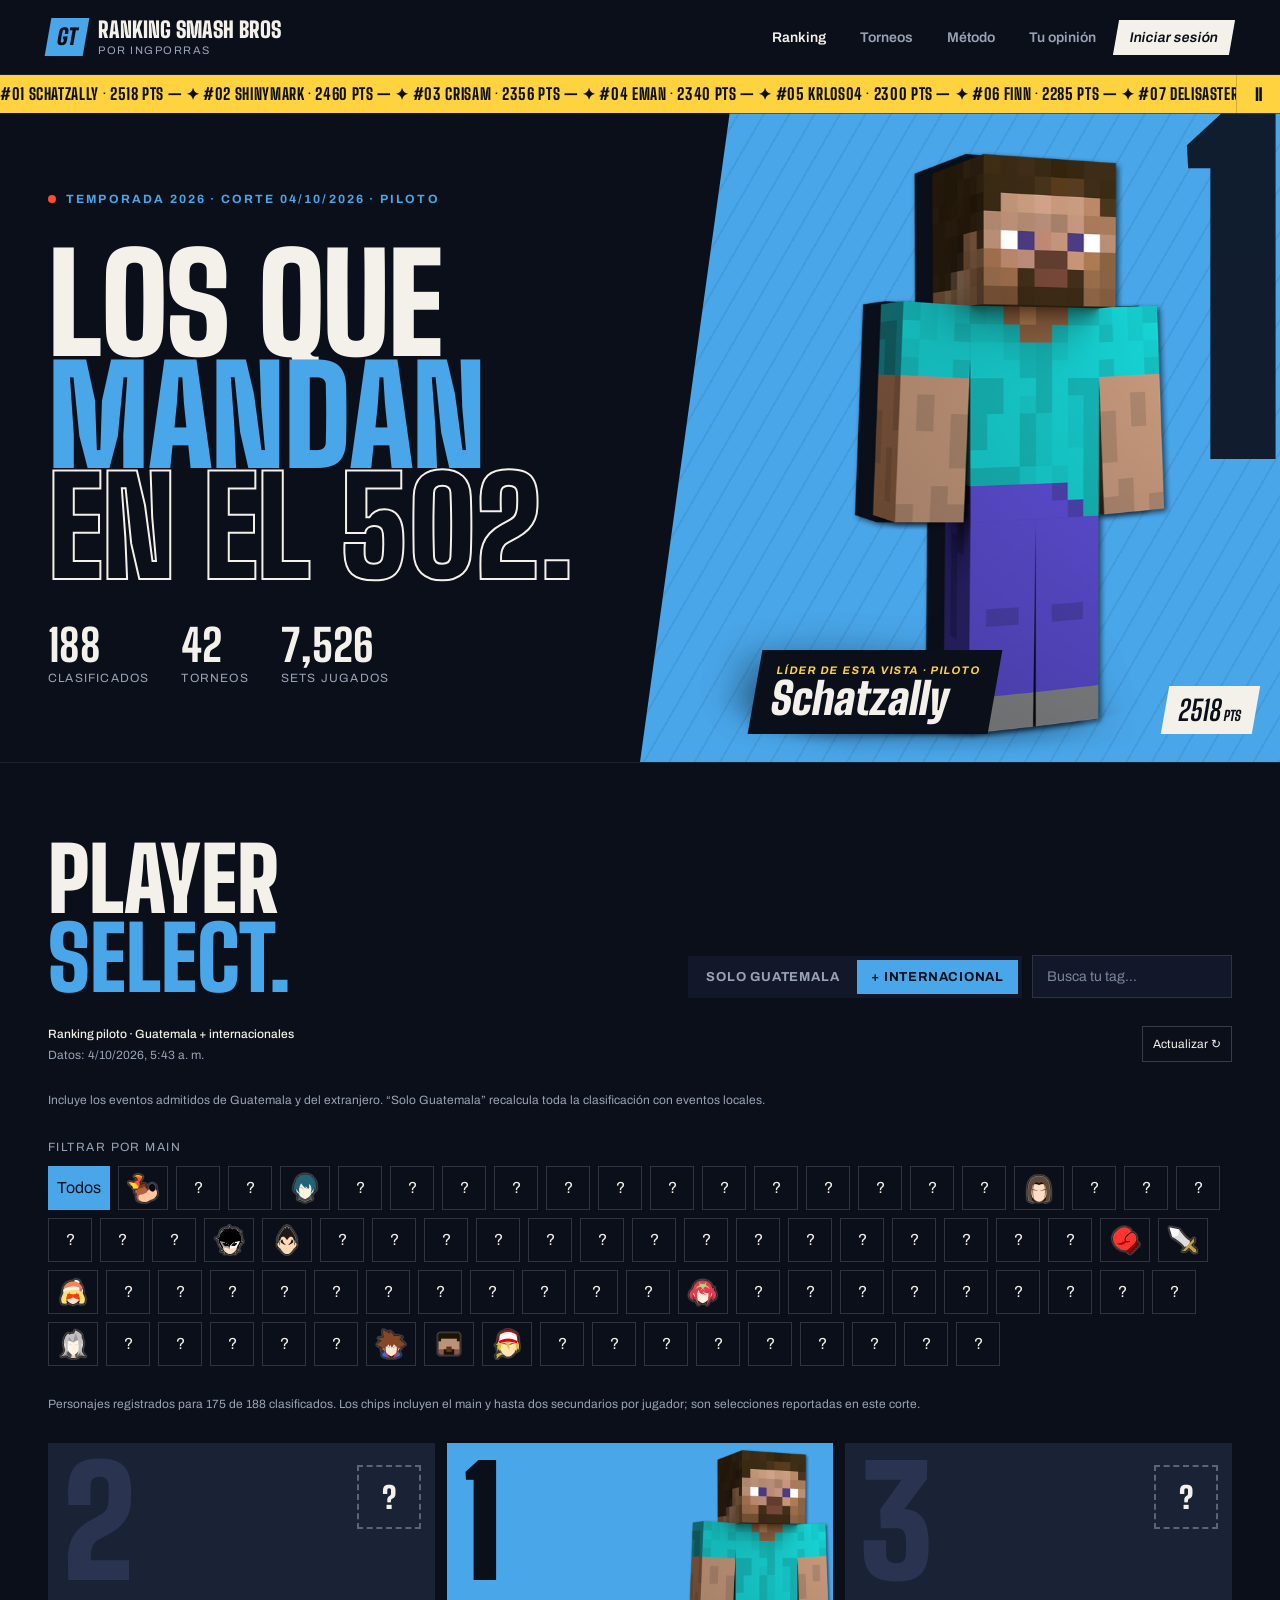
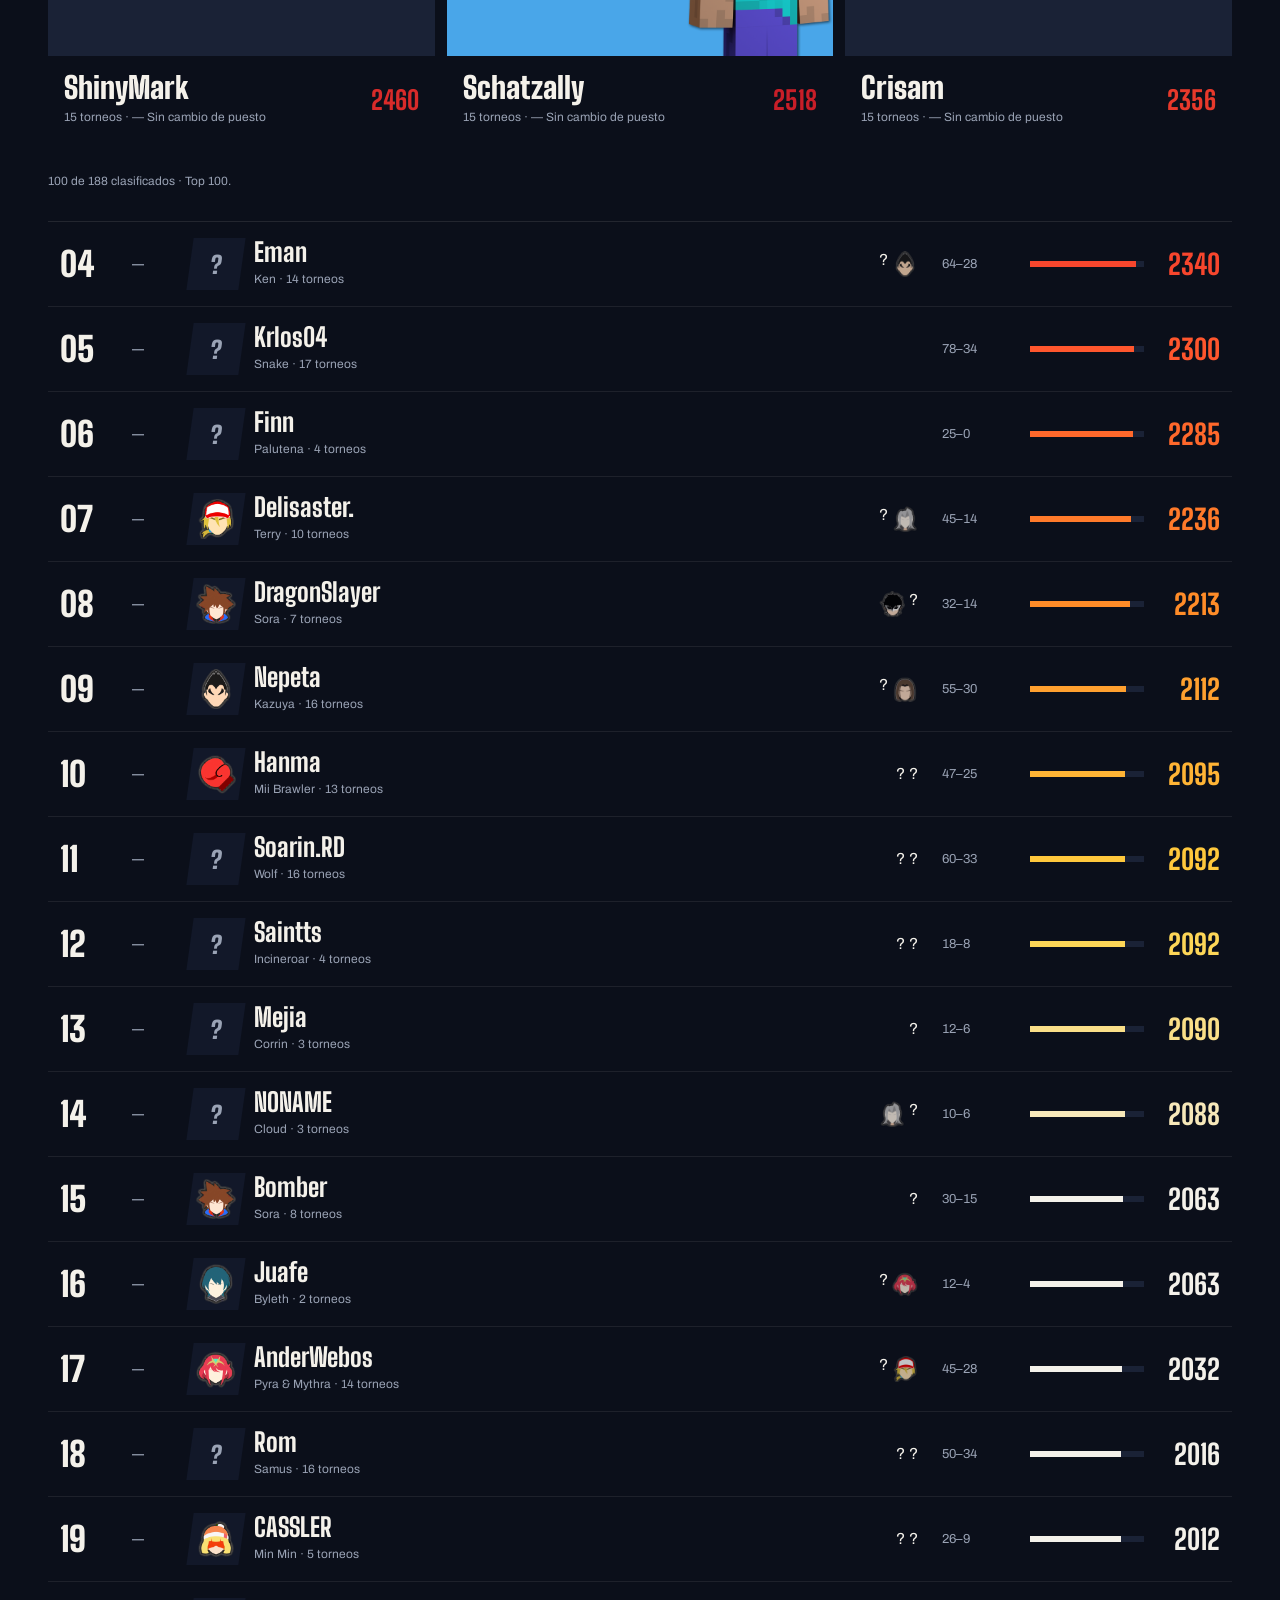
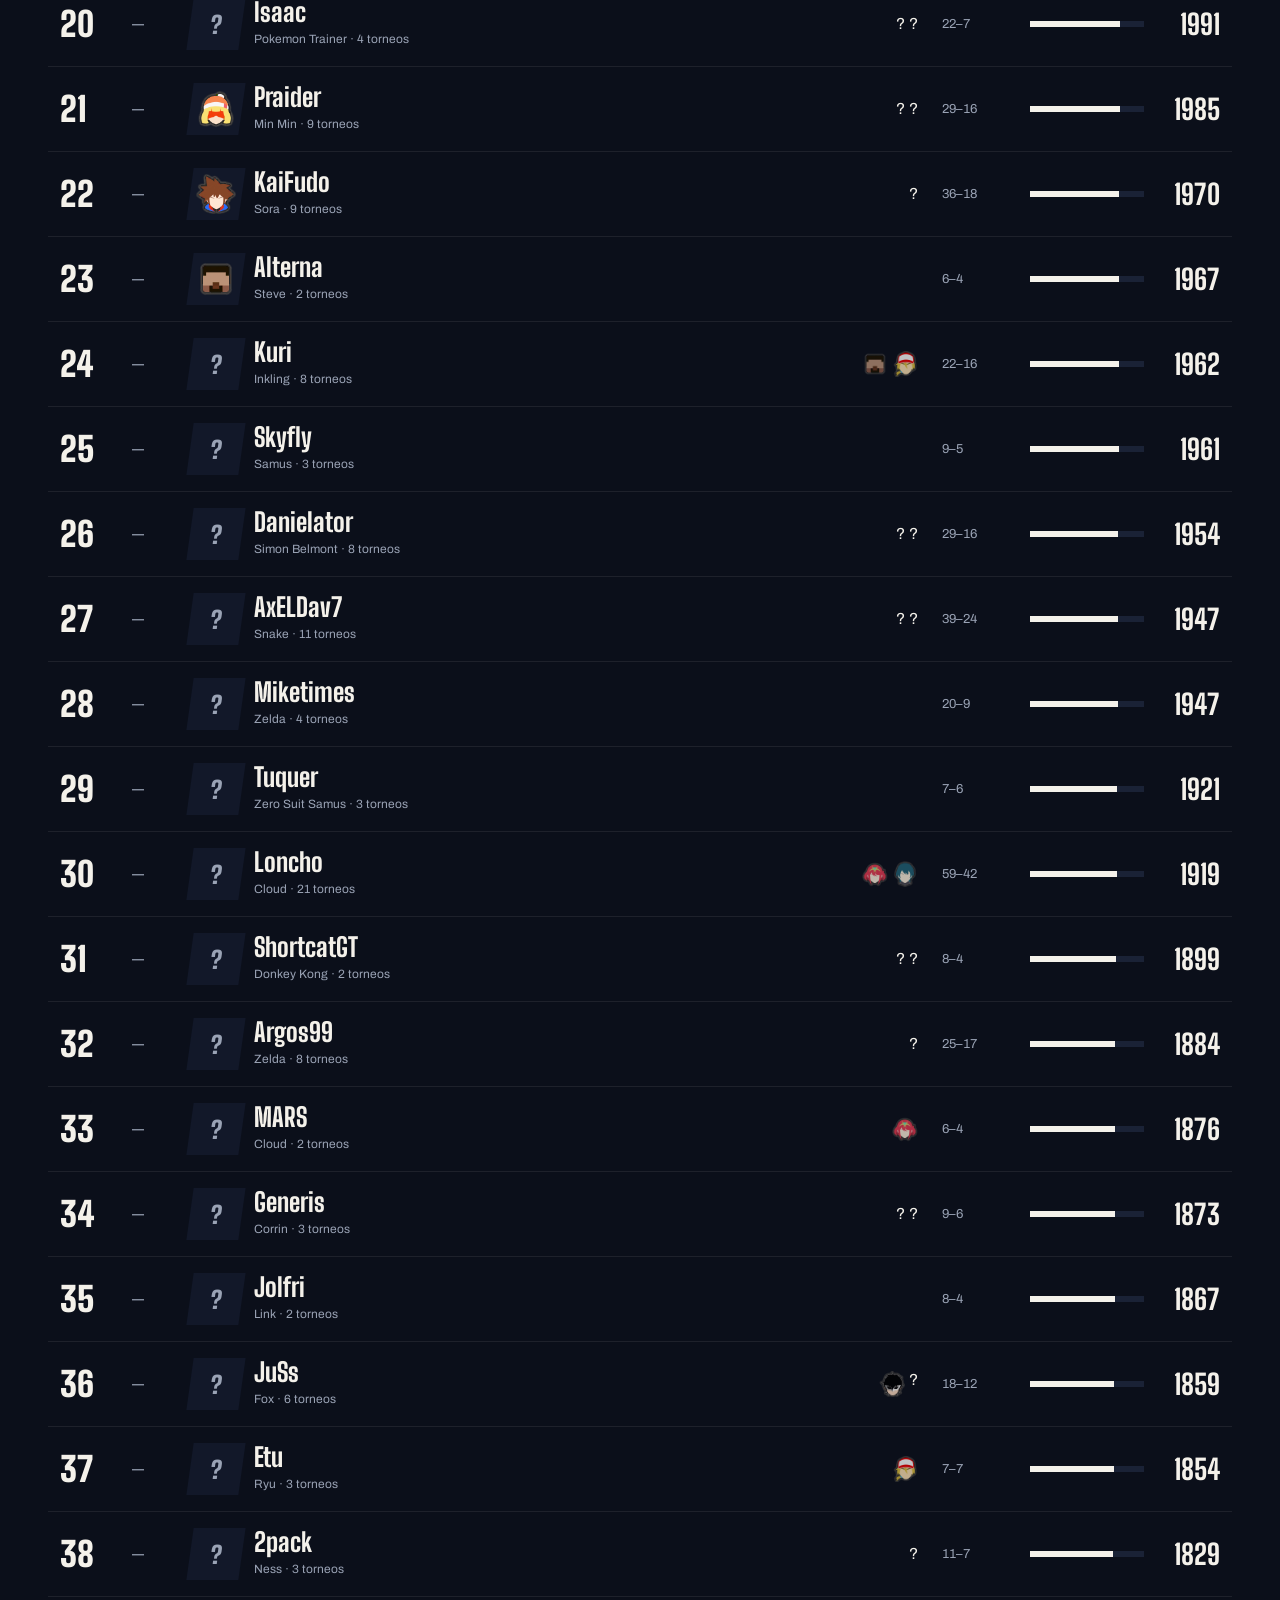
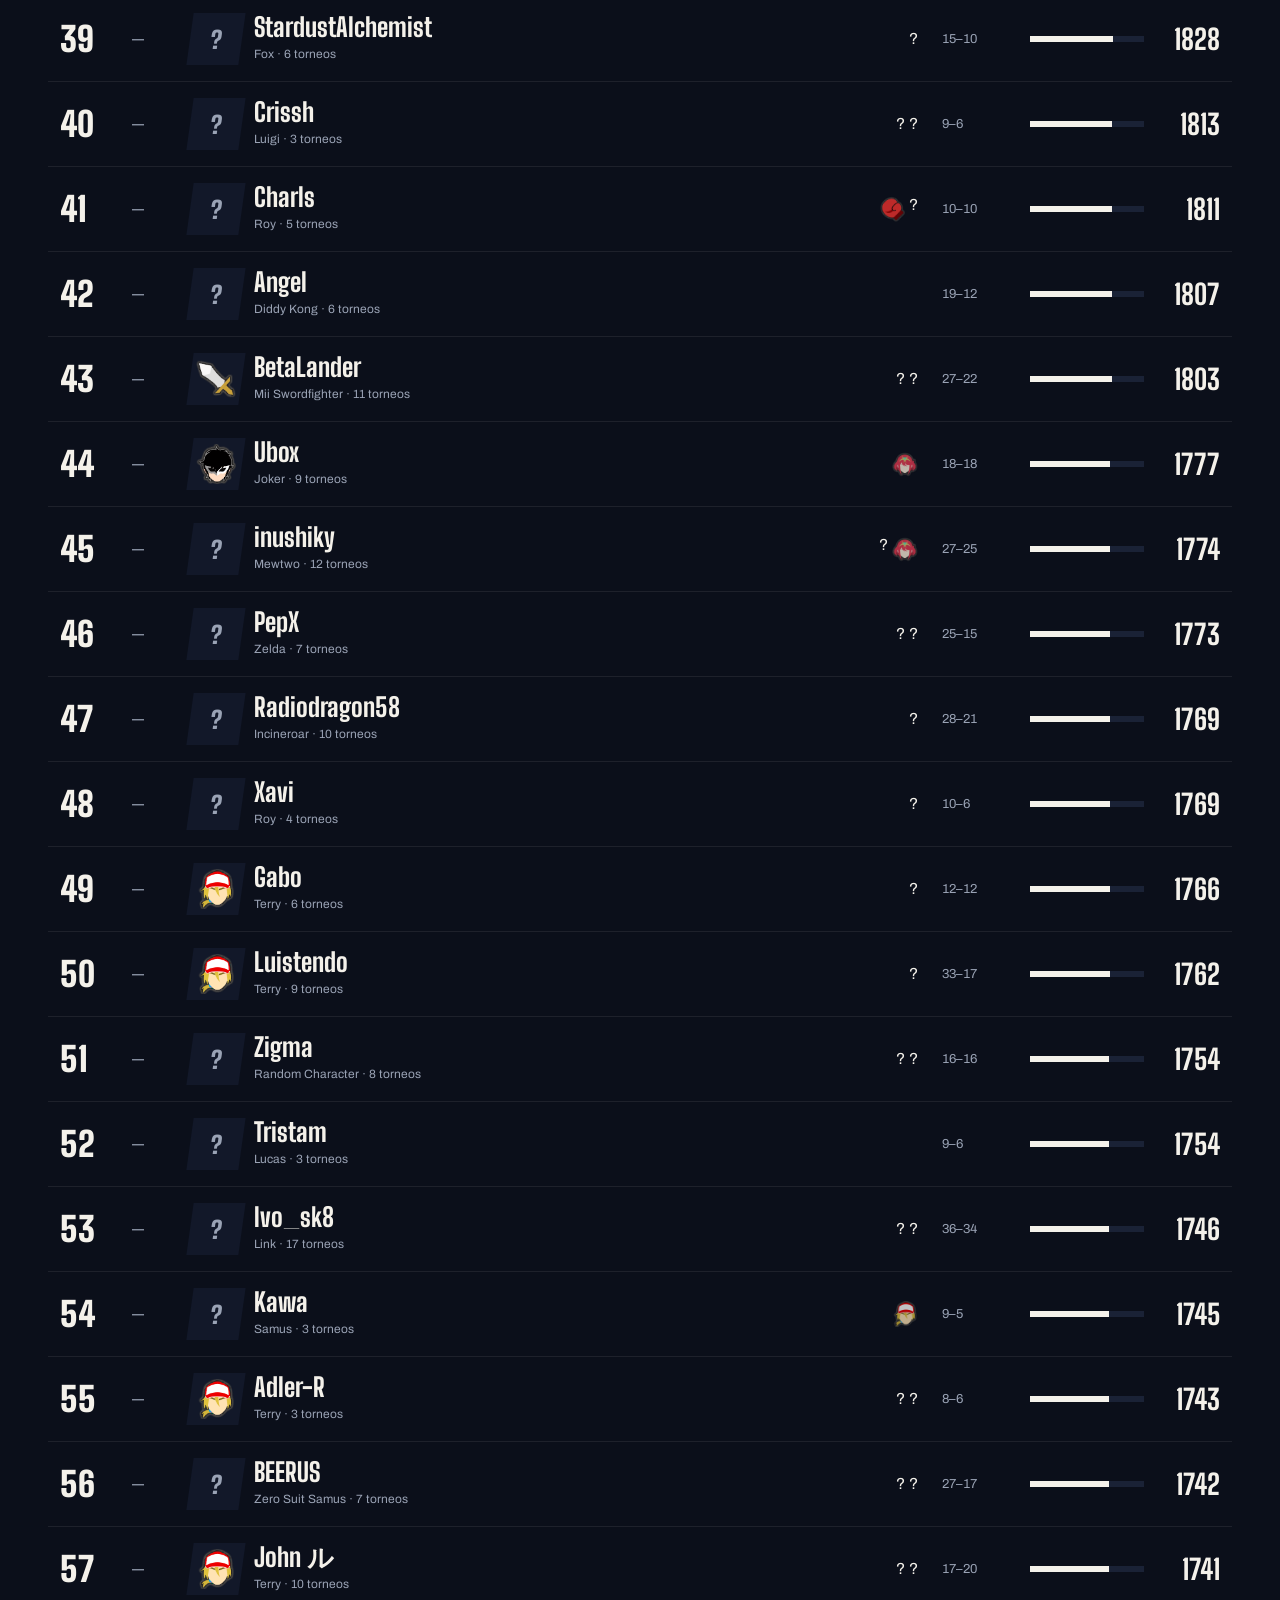
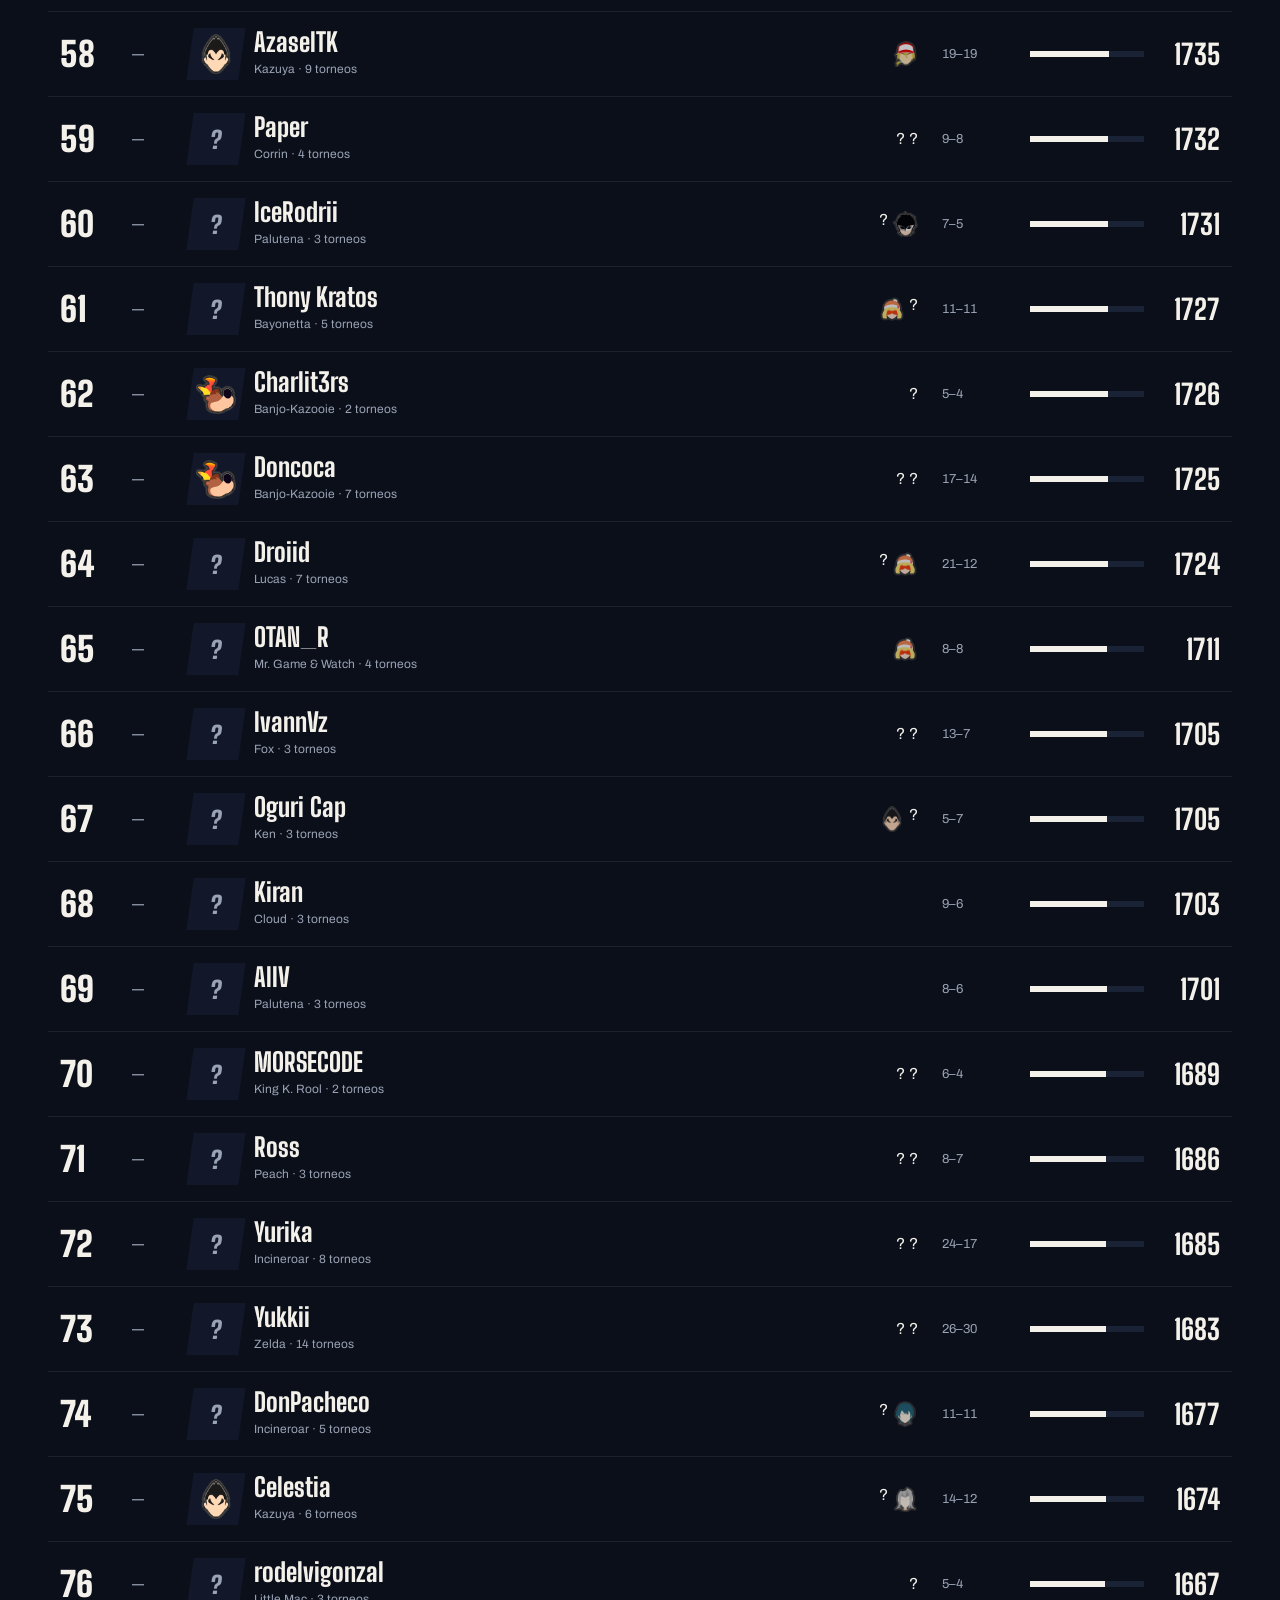
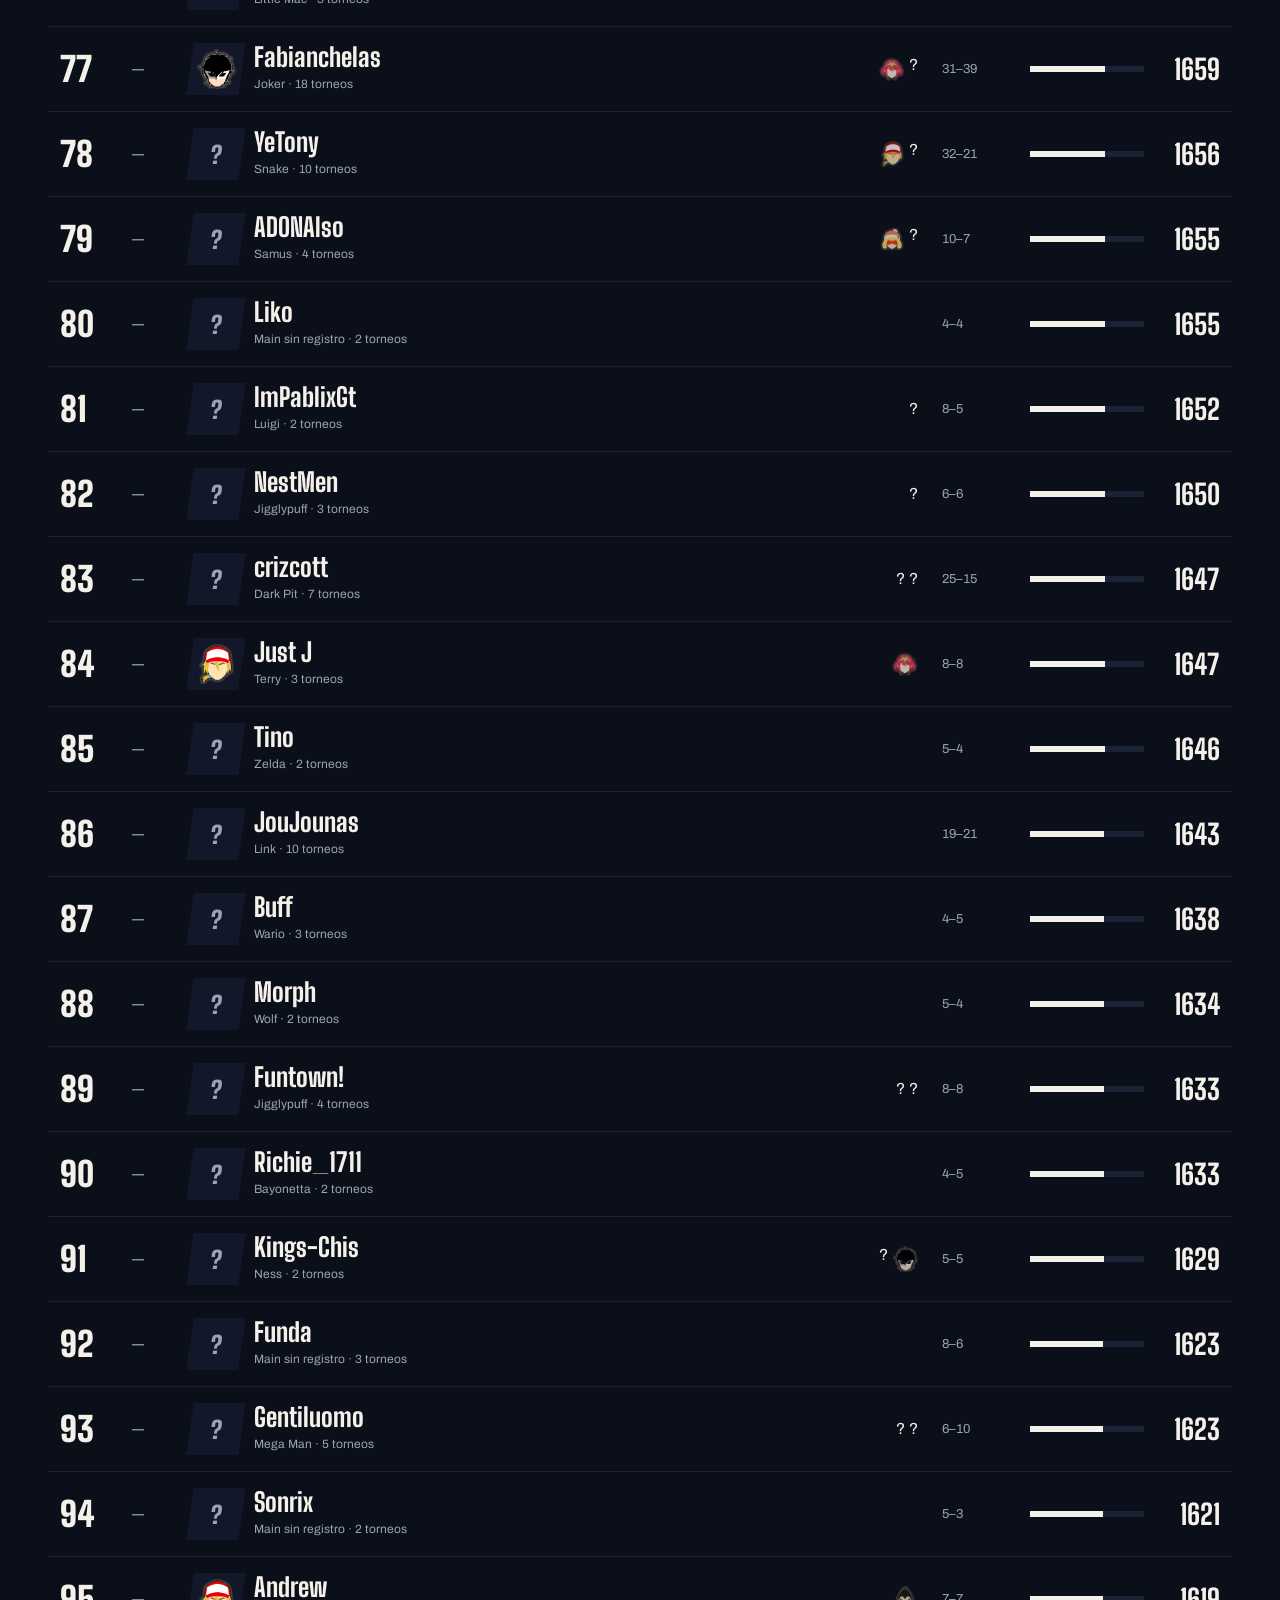
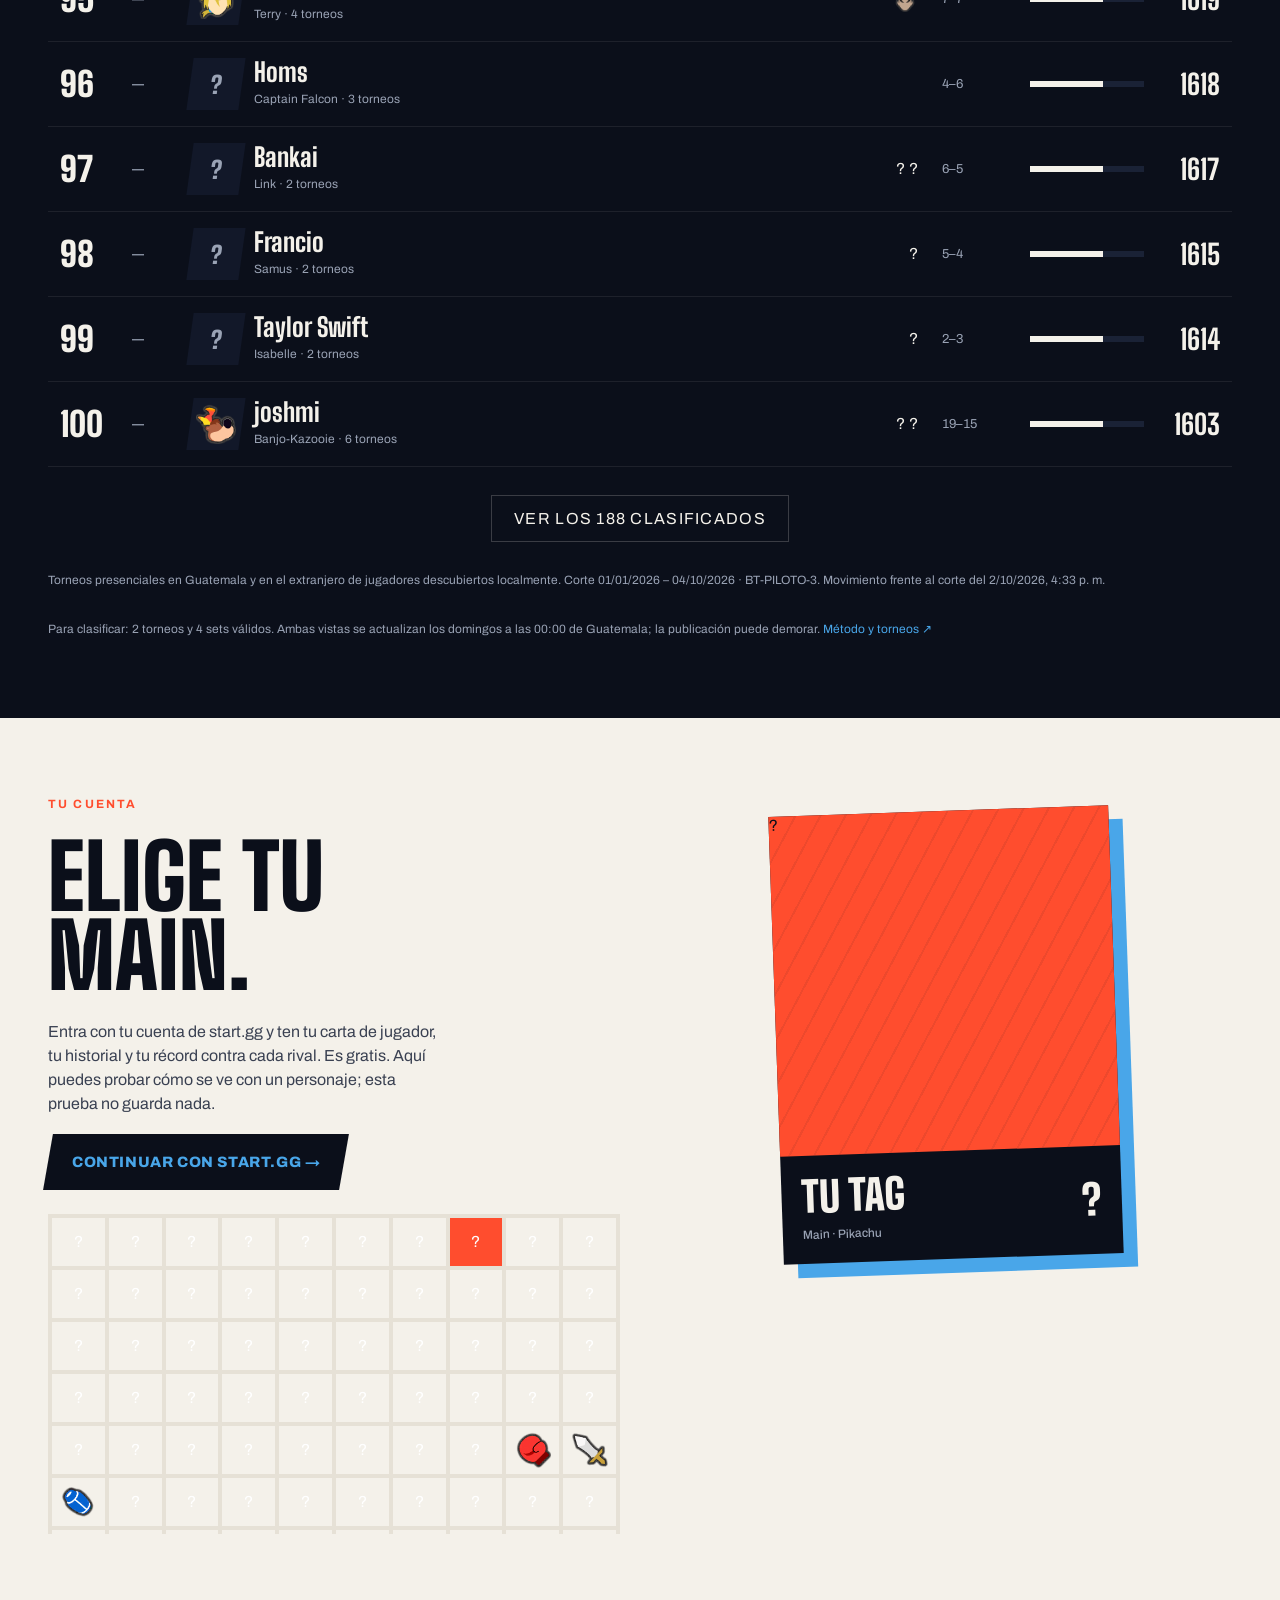
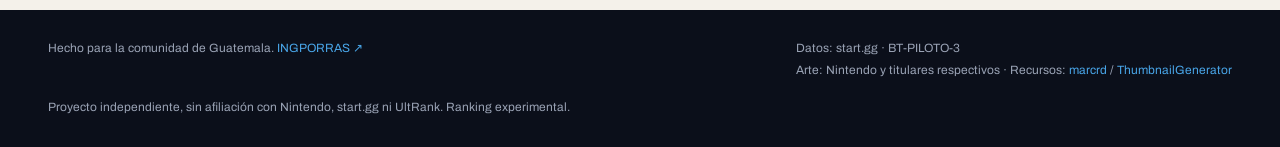
==== commit 25b2d1e7: "Rename the visible site name to Ranking Smash Bros; GT stays as the country tag Co-Authored-By: Clau" ====
--- a/ranking-smash-ultimate/index.html
+++ b/ranking-smash-ultimate/index.html
@@ -3,26 +3,26 @@
 <head>
   <meta charset="utf-8"><meta name="viewport" content="width=device-width,initial-scale=1">
   <meta name="theme-color" content="#0B0F1A"><meta name="description" content="Consultá el top 100 de Smash Ultimate en Guatemala, puestos, mains y torneos del corte. Ranking piloto e independiente de la comunidad.">
-  <title>Smash Ultimate Guatemala: ranking piloto — Smash GT</title>
+  <title>Smash Ultimate Guatemala: ranking piloto — Ranking Smash Bros</title>
   <link rel="canonical" href="https://rankingsmashbros.com/">
-  <meta property="og:title" content="Smash Ultimate Guatemala: ranking piloto — Smash GT">
+  <meta property="og:title" content="Smash Ultimate Guatemala: ranking piloto — Ranking Smash Bros">
   <meta property="og:description" content="Consultá el top 100 de Smash Ultimate en Guatemala, puestos, mains y torneos del corte. Ranking piloto e independiente de la comunidad.">
   <meta property="og:url" content="https://rankingsmashbros.com/">
   <meta property="og:type" content="website">
   <meta property="og:locale" content="es_GT">
-  <meta property="og:site_name" content="Smash GT">
+  <meta property="og:site_name" content="Ranking Smash Bros">
   <meta name="twitter:card" content="summary_large_image">
-  <meta name="twitter:title" content="Smash Ultimate Guatemala: ranking piloto — Smash GT">
+  <meta name="twitter:title" content="Smash Ultimate Guatemala: ranking piloto — Ranking Smash Bros">
   <meta name="twitter:description" content="Consultá el top 100 de Smash Ultimate en Guatemala, puestos, mains y torneos del corte. Ranking piloto e independiente de la comunidad.">
   <meta property="og:image" content="https://rankingsmashbros.com/assets/smash-gt-social.jpg">
   <meta property="og:image:width" content="1200">
   <meta property="og:image:height" content="630">
-  <meta property="og:image:alt" content="Smash GT, ranking piloto de Smash Ultimate Guatemala">
+  <meta property="og:image:alt" content="Ranking Smash Bros, ranking piloto de Smash Ultimate Guatemala">
   <meta name="twitter:image" content="https://rankingsmashbros.com/assets/smash-gt-social.jpg">
   <link rel="preconnect" href="https://fonts.googleapis.com"><link rel="preconnect" href="https://fonts.gstatic.com" crossorigin>
   <link href="https://fonts.googleapis.com/css2?family=Big+Shoulders+Display:wght@500;700;800;900&family=Archivo:wght@400;500;600;700&display=swap" rel="stylesheet">
   <link rel="stylesheet" href="./arena.css?v=20261009-2">
-  <script src="./characters.js?v=20261006-design2" defer></script><script src="./app.js?v=20261008-2" defer></script><script src="./cabecera.js?v=20261009-1" defer></script><script src="./torneos-model.js?v=20261009-1" defer></script><script src="./proximo.js?v=20261009-1" defer></script><script src="./visita.js?v=20261007" data-page="inicio" defer></script>
+  <script src="./characters.js?v=20261006-design2" defer></script><script src="./app.js?v=20261008-2" defer></script><script src="./cabecera.js?v=20261009-1" defer></script><script src="./torneos-model.js?v=20261009-2" defer></script><script src="./proximo.js?v=20261009-1" defer></script><script src="./visita.js?v=20261007" data-page="inicio" defer></script>
   <script type="application/ld+json">
 {
   "@context": "https://schema.org",
@@ -30,14 +30,14 @@
     {
       "@type": "Organization",
       "@id": "https://rankingsmashbros.com/#organization",
-      "name": "Smash GT",
+      "name": "Ranking Smash Bros",
       "url": "https://rankingsmashbros.com/",
       "description": "Proyecto independiente de la comunidad de Smash Ultimate de Guatemala. Ranking piloto sin afiliación con Nintendo, start.gg ni UltRank."
     },
     {
       "@type": "WebSite",
       "@id": "https://rankingsmashbros.com/#website",
-      "name": "Smash GT",
+      "name": "Ranking Smash Bros",
       "url": "https://rankingsmashbros.com/",
       "inLanguage": "es-GT",
       "description": "Consultá el top 100 de Smash Ultimate en Guatemala, puestos, mains y torneos del corte. Ranking piloto e independiente de la comunidad.",
@@ -52,10 +52,10 @@
 <body class="smash-redesign">
   <a class="skip-link" href="#ranking">Saltar al ranking</a>
   <header class="gt-header">
-    <a class="gt-brand" href="./" aria-label="Smash GT, inicio"><span class="gt-mark">GT</span><span>SMASH GT<small>por ingporras</small></span></a>
+    <a class="gt-brand" href="./" aria-label="Ranking Smash Bros, inicio"><span class="gt-mark">GT</span><span>RANKING SMASH BROS<small>por ingporras</small></span></a>
     <nav aria-label="Principal"><a href="#ranking">Ranking</a><a href="./torneos.html">Torneos</a><a href="./metodologia.html">Método</a><a href="./encuesta.php">Tu opinión</a><a id="panel-link" href="./panel.php" hidden>Panel</a><a id="account-link" class="account-link" href="./cuenta.html">Iniciar sesión</a></nav>
   </header>
-  <div class="gt-ticker"><div class="ticker-window"><div id="ticker-track" class="ticker-track"><span>SMASH GT · TEMPORADA 2026 · RANKING PILOTO</span></div></div><button id="ticker-pause" type="button" aria-pressed="false" aria-label="Pausar barra de resultados">Ⅱ</button></div>
+  <div class="gt-ticker"><div class="ticker-window"><div id="ticker-track" class="ticker-track"><span>RANKING SMASH BROS · TEMPORADA 2026 · RANKING PILOTO</span></div></div><button id="ticker-pause" type="button" aria-pressed="false" aria-label="Pausar barra de resultados">Ⅱ</button></div>
   <main id="contenido">
     <section class="gt-hero" aria-labelledby="hero-title">
       <div class="hero-copy"><p id="hero-season" class="gt-kicker">Temporada 2026 · Ranking piloto</p><h1 id="hero-title">Los que<span>mandan</span><em>en el 502.</em></h1>
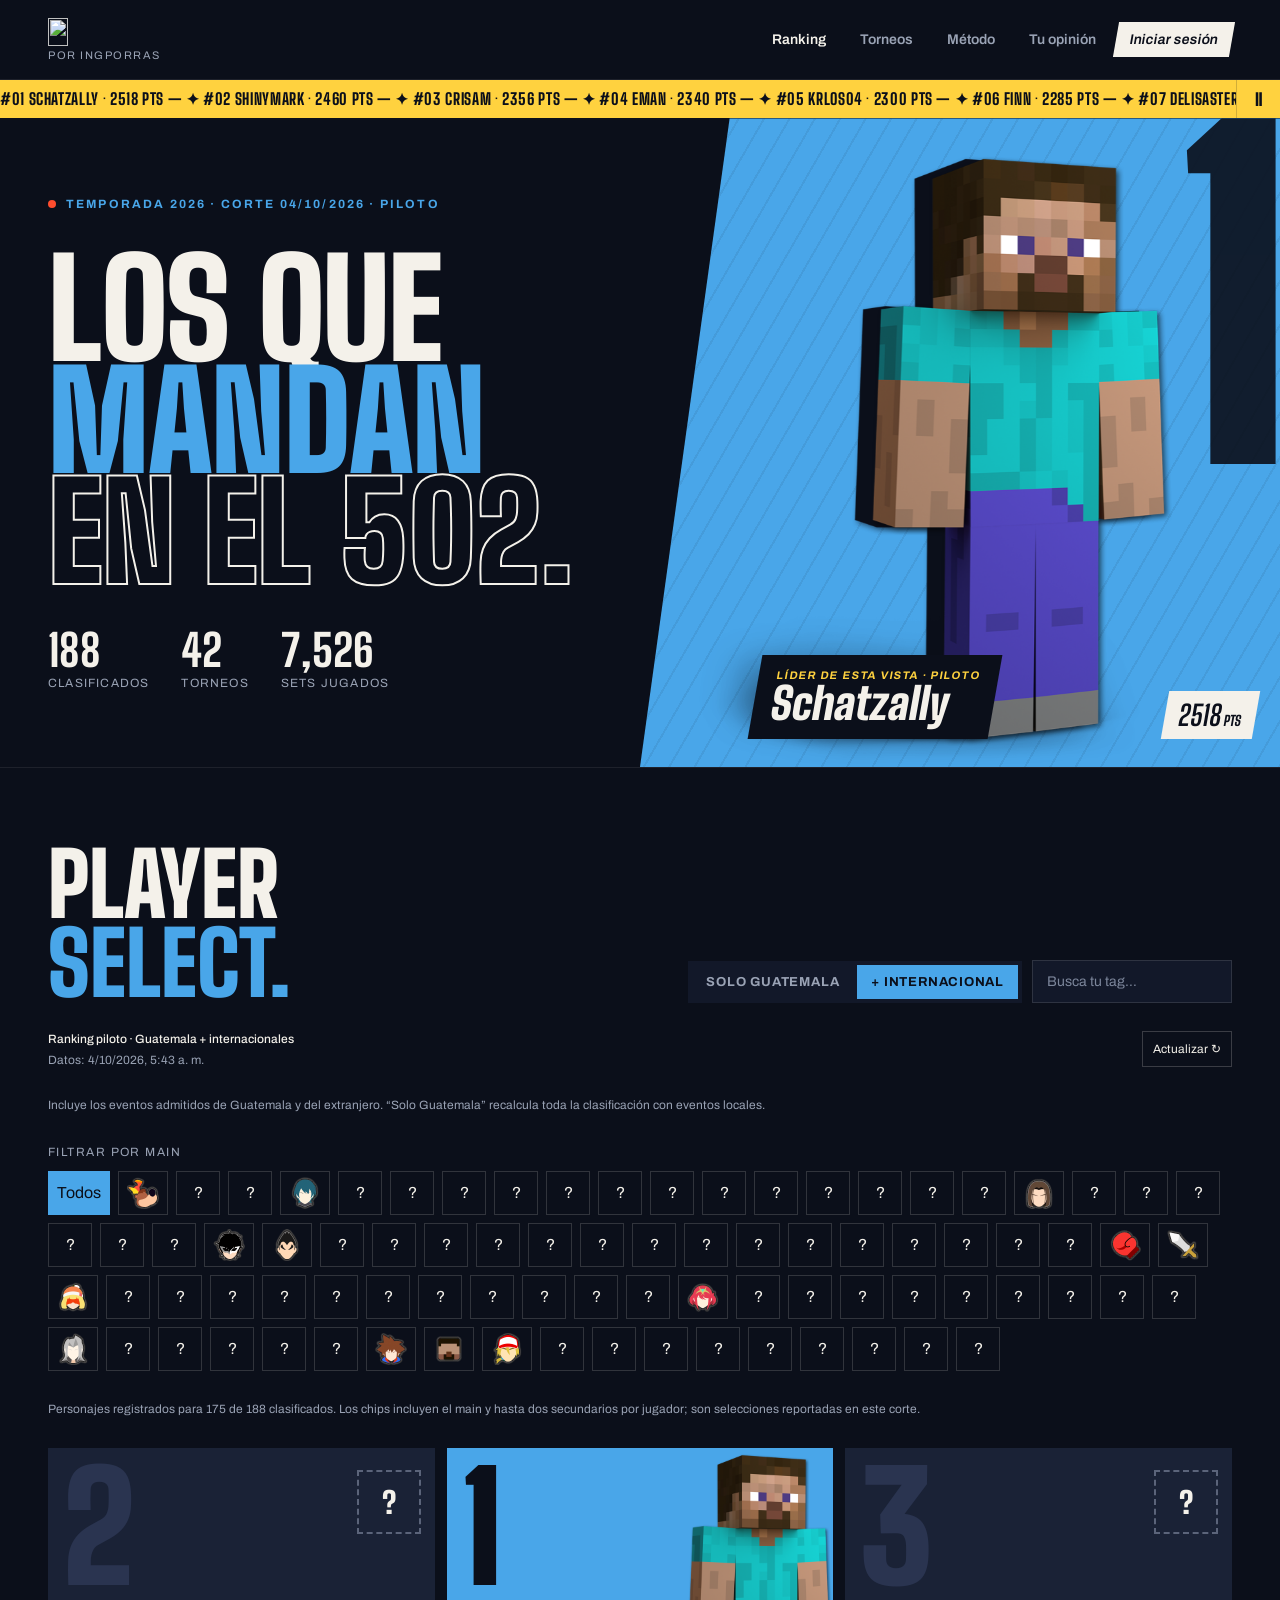
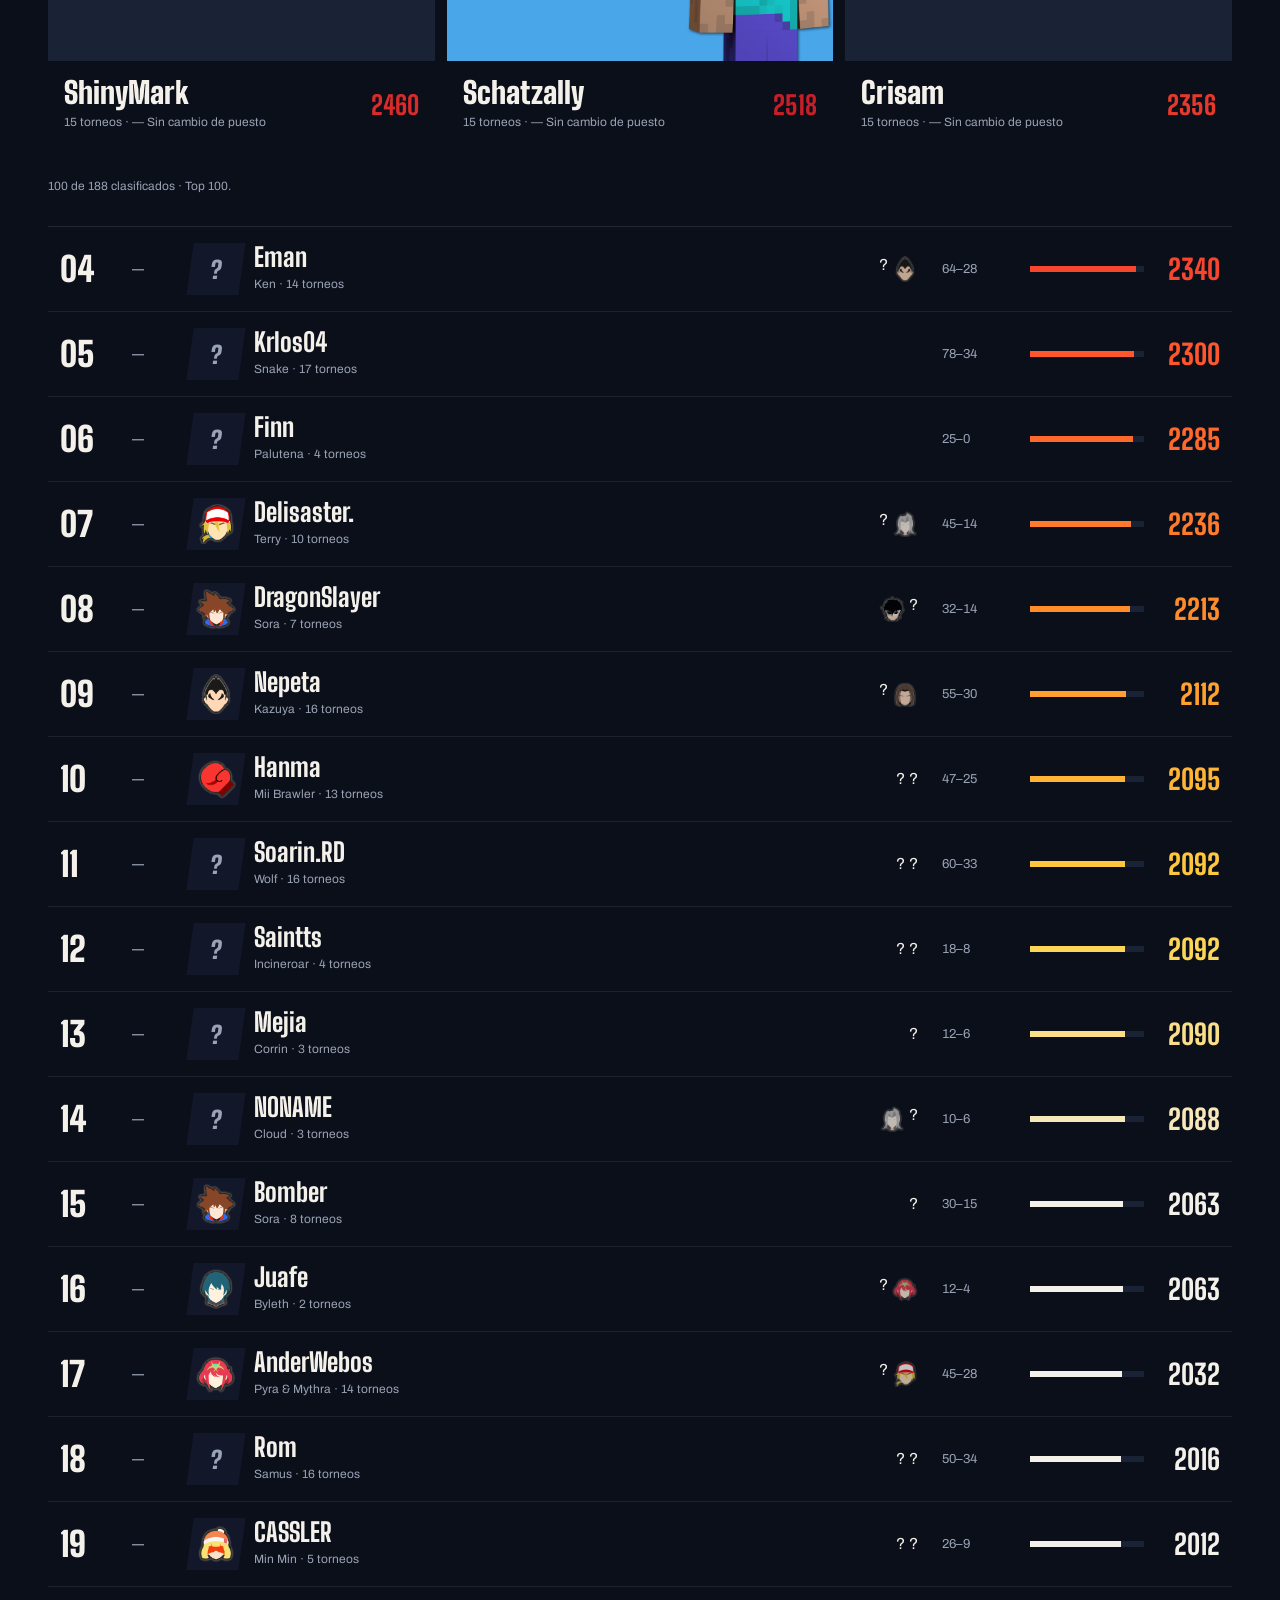
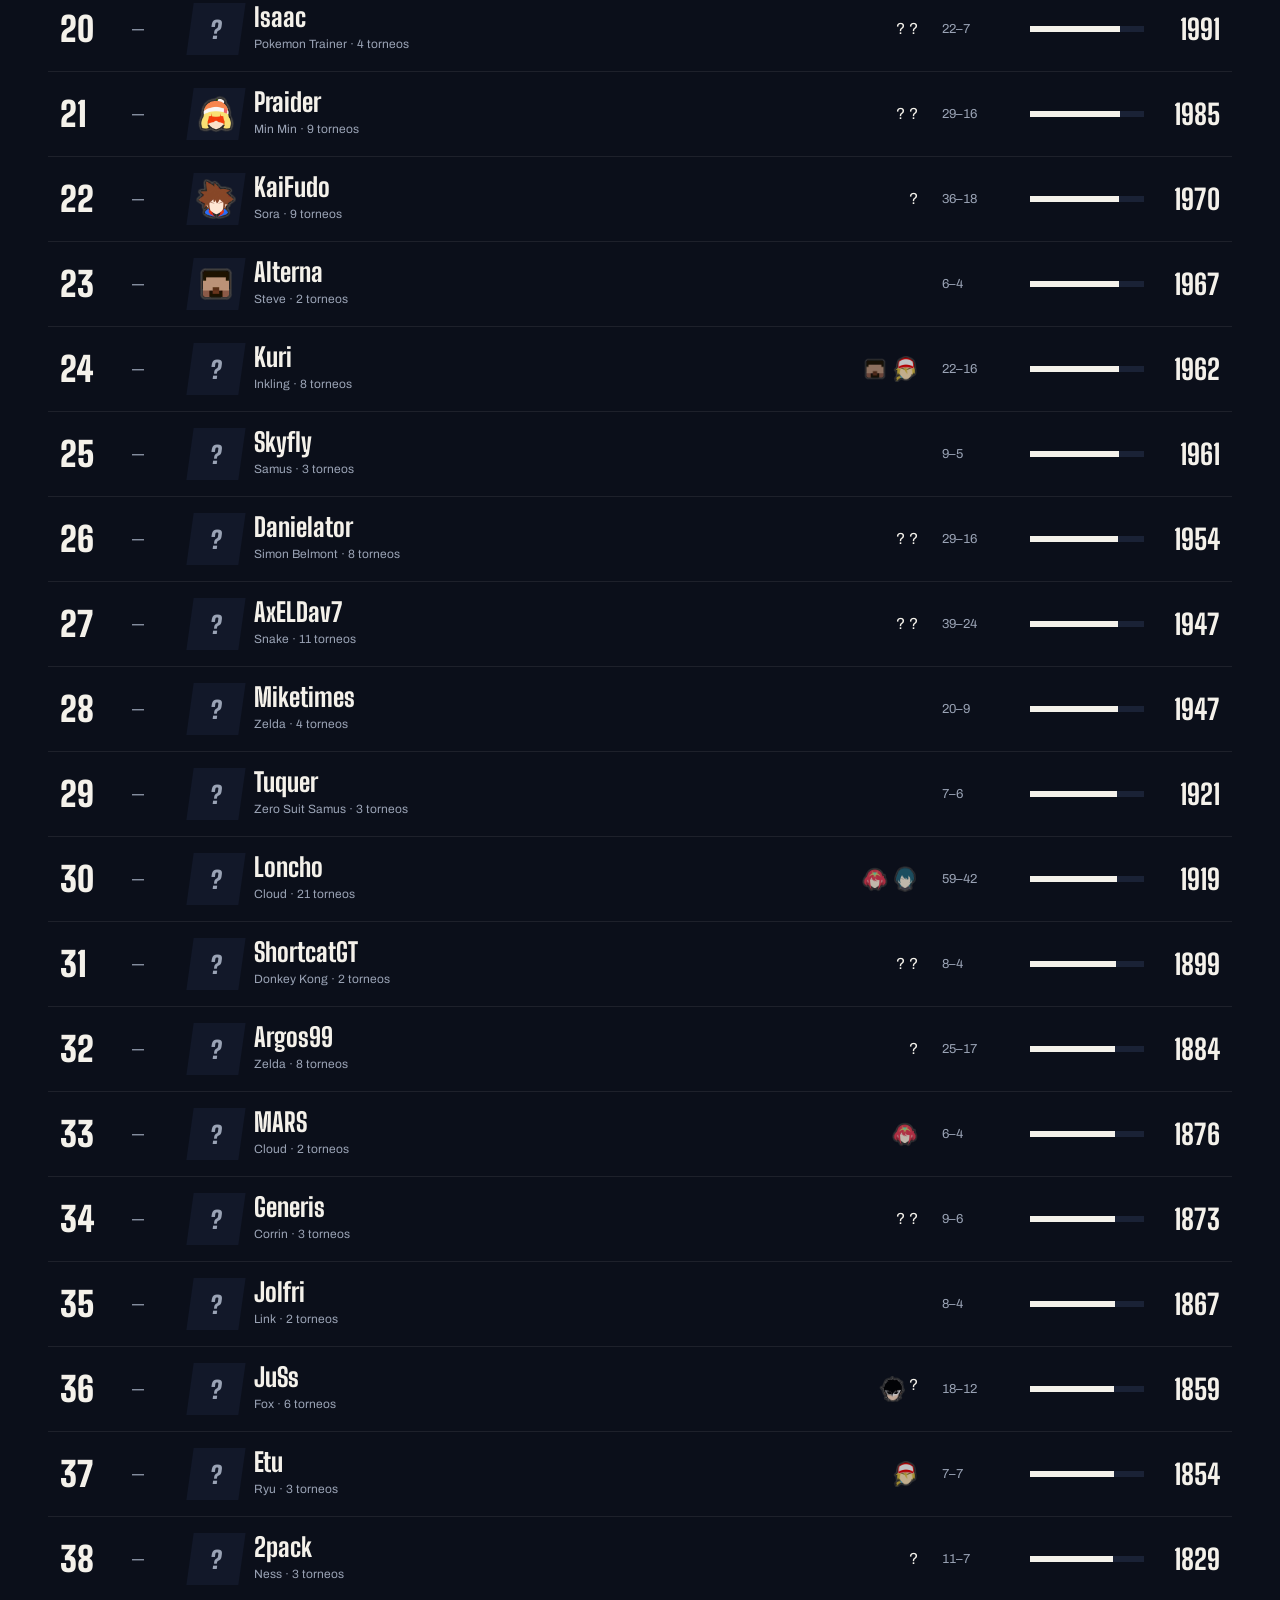
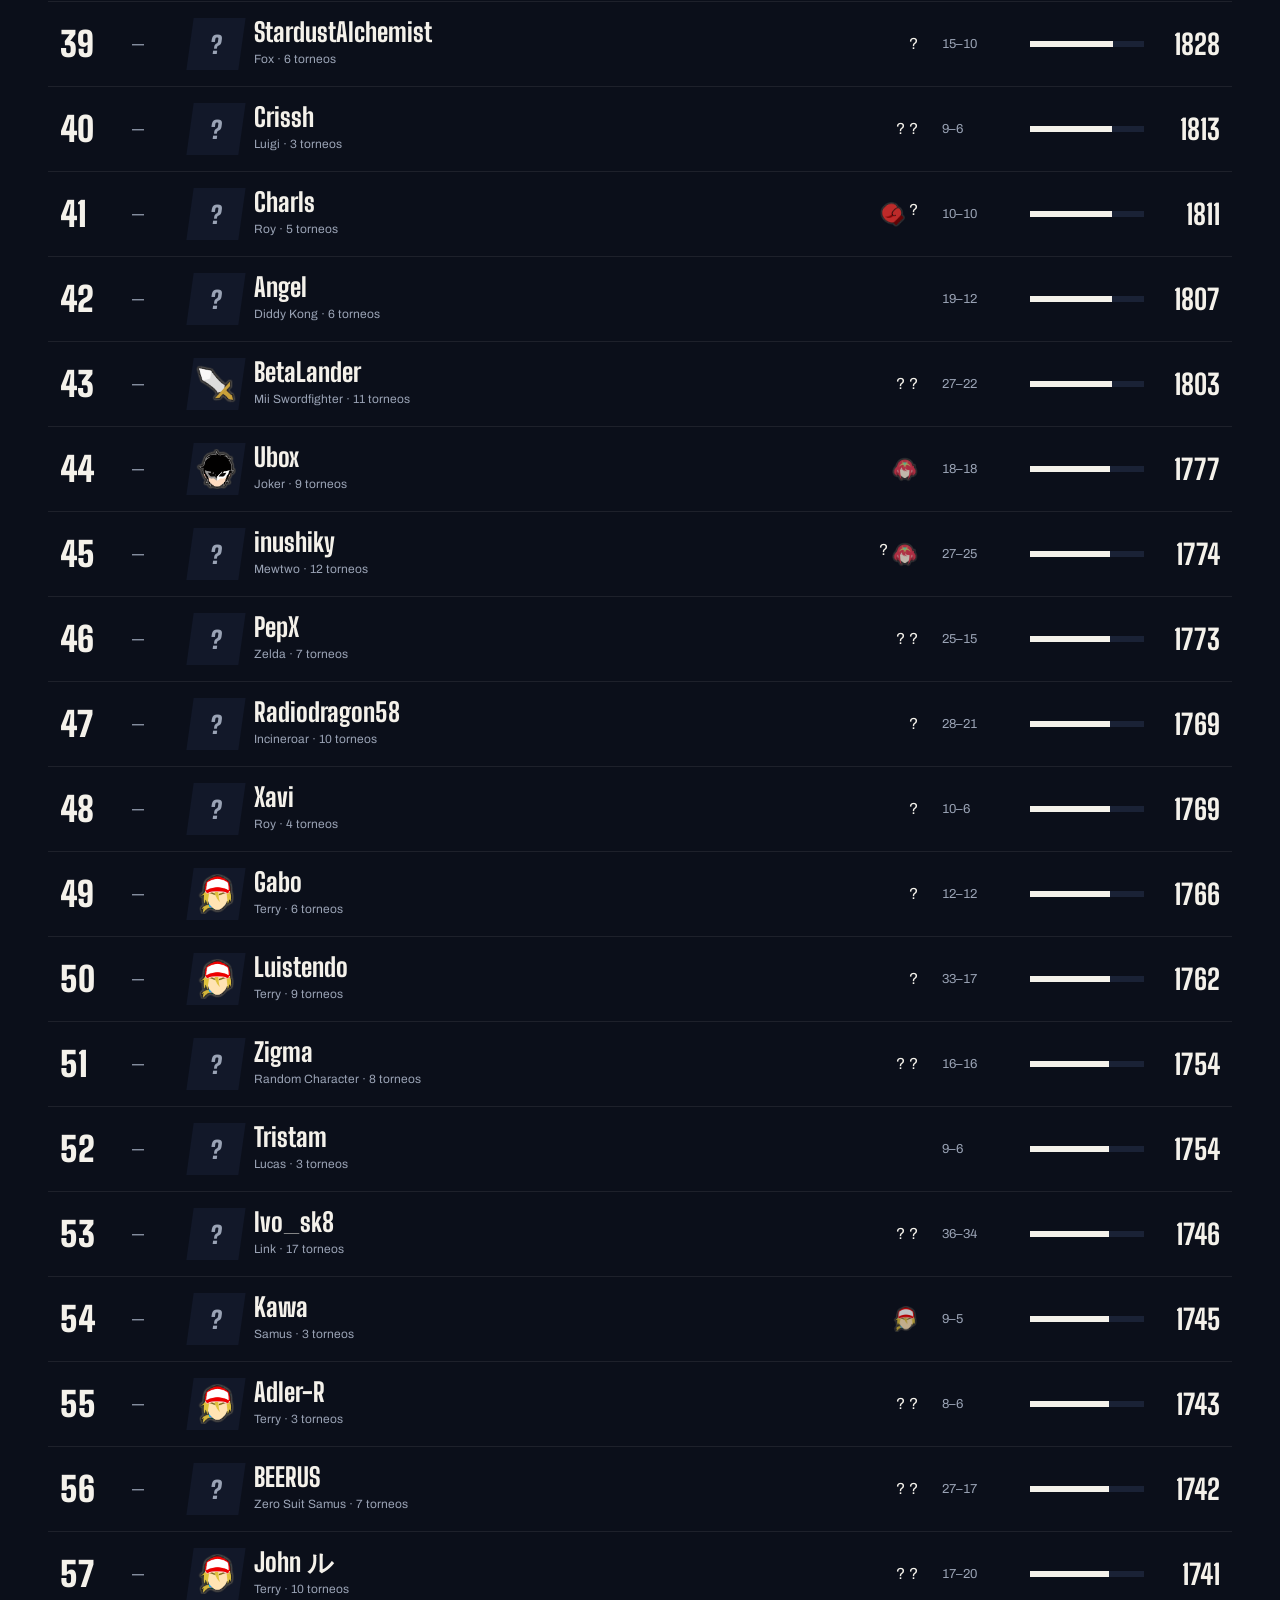
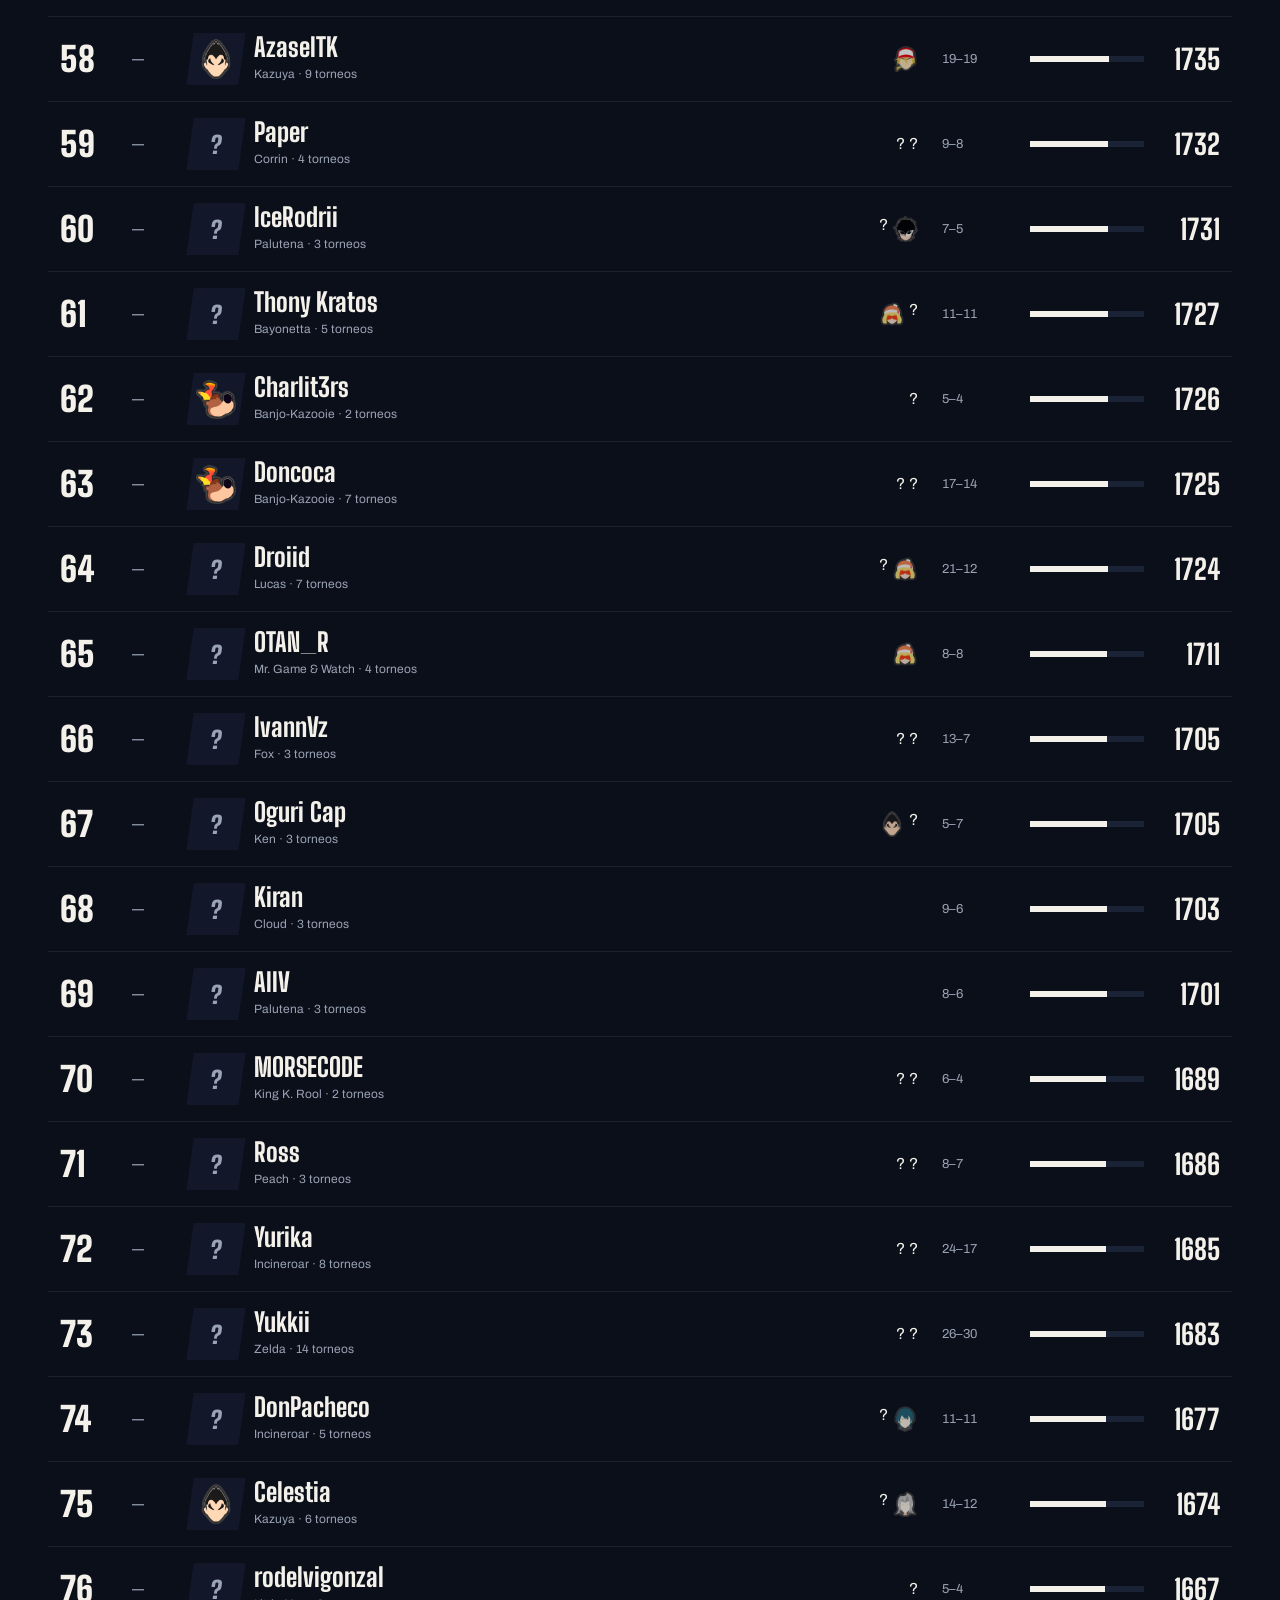
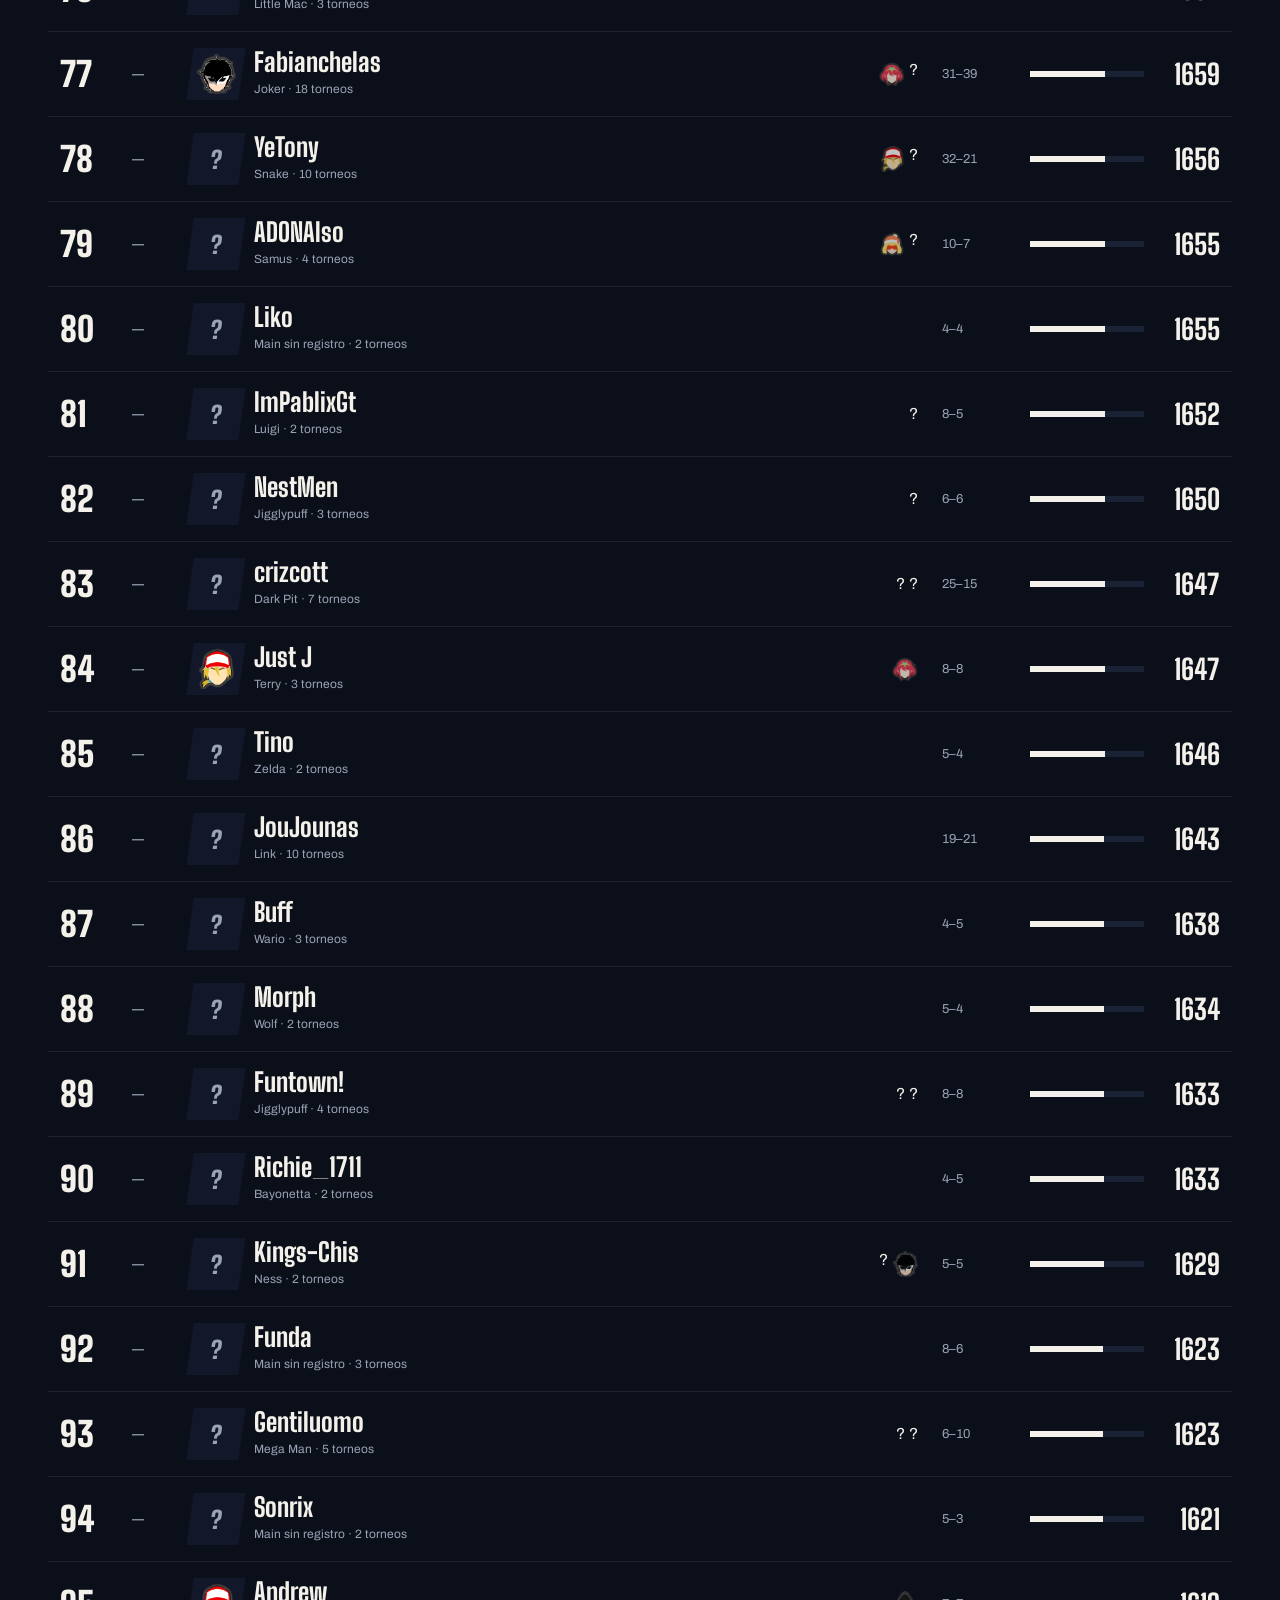
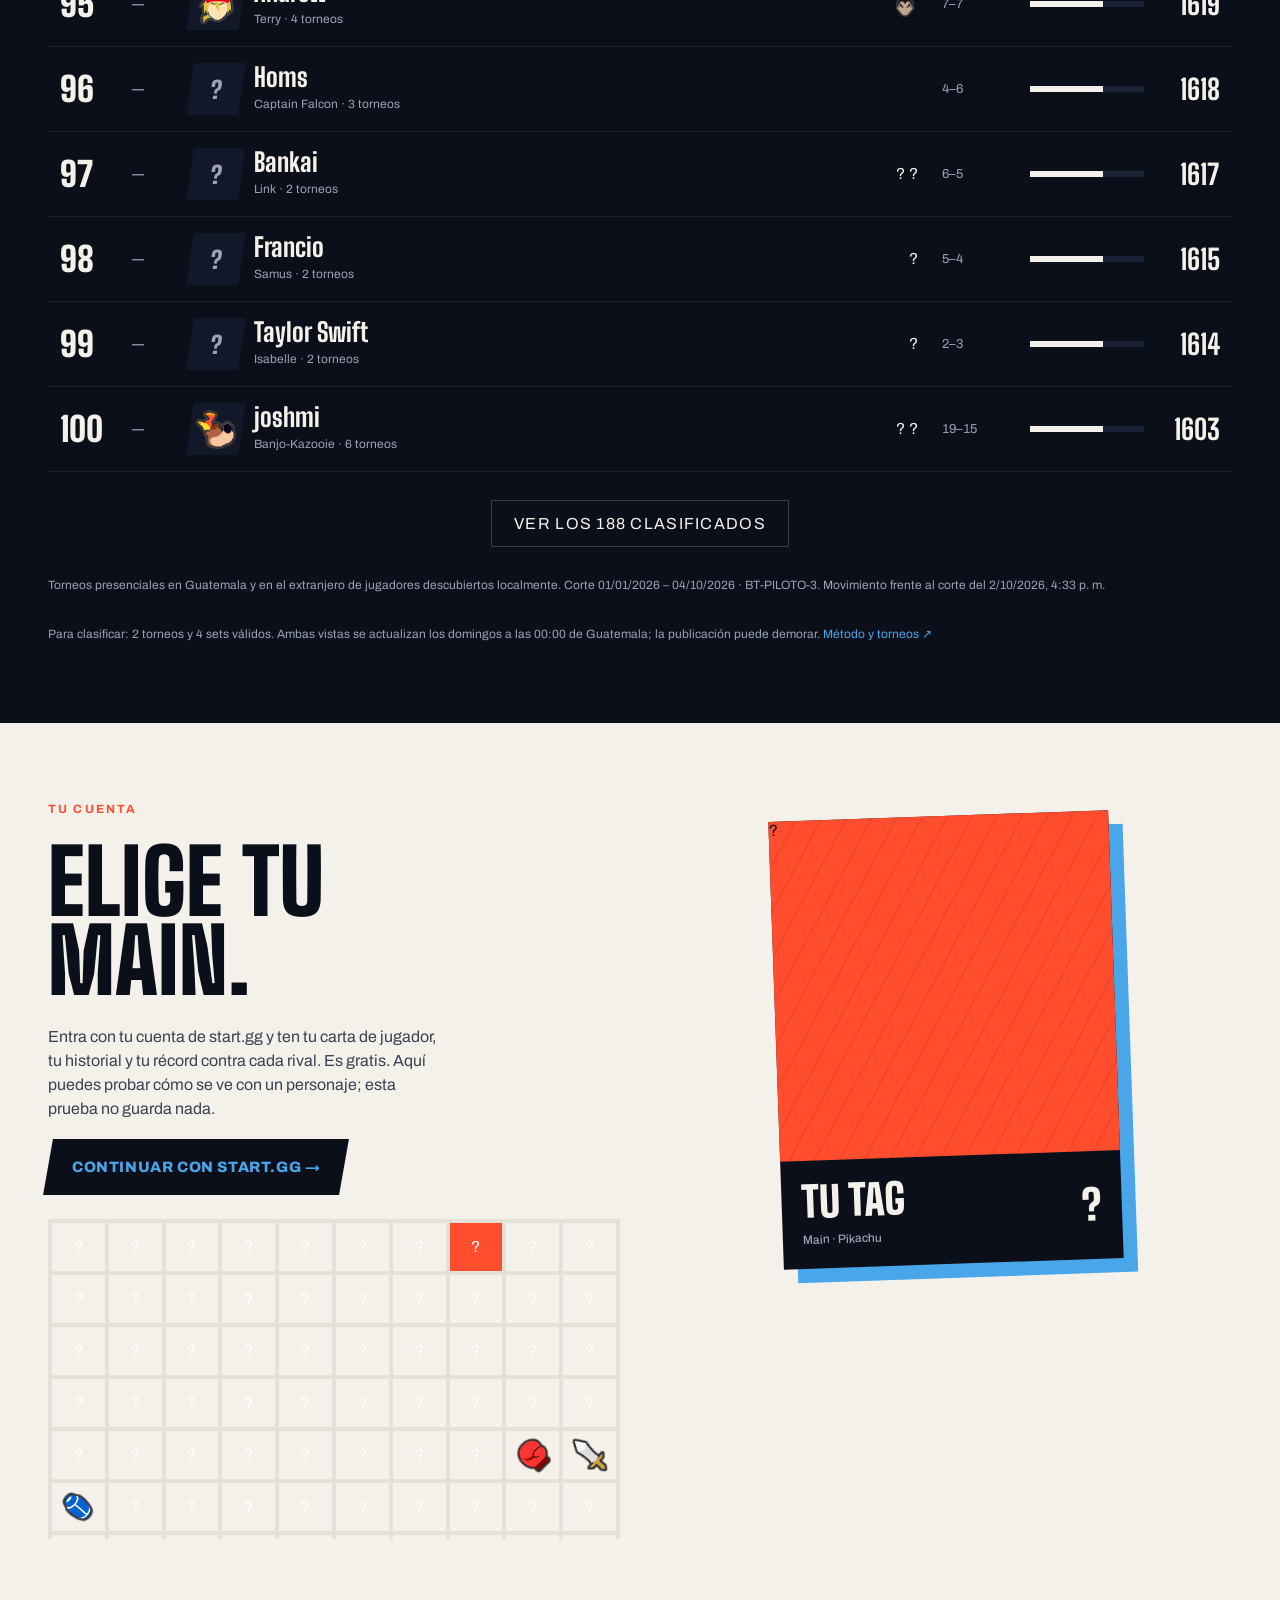
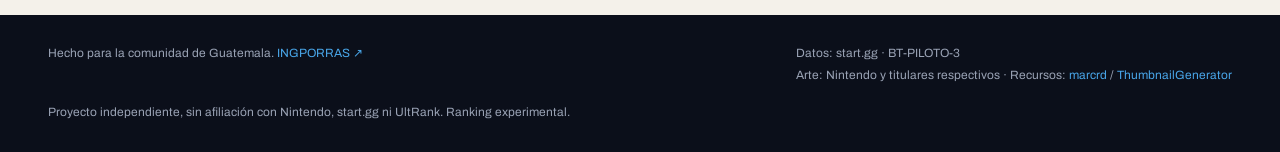
==== commit 607130e6: "Wire the Ranking Smash Bros identity and label whose wins each score shows Co-Authored-By: Claude Op" ====
--- a/ranking-smash-ultimate/index.html
+++ b/ranking-smash-ultimate/index.html
@@ -21,7 +21,7 @@
   <meta name="twitter:image" content="https://rankingsmashbros.com/assets/smash-gt-social.jpg">
   <link rel="preconnect" href="https://fonts.googleapis.com"><link rel="preconnect" href="https://fonts.gstatic.com" crossorigin>
   <link href="https://fonts.googleapis.com/css2?family=Big+Shoulders+Display:wght@500;700;800;900&family=Archivo:wght@400;500;600;700&display=swap" rel="stylesheet">
-  <link rel="stylesheet" href="./arena.css?v=20261009-2">
+  <link rel="stylesheet" href="./arena.css?v=20261009-marca">
   <script src="./characters.js?v=20261006-design2" defer></script><script src="./app.js?v=20261008-2" defer></script><script src="./cabecera.js?v=20261009-1" defer></script><script src="./torneos-model.js?v=20261009-2" defer></script><script src="./proximo.js?v=20261009-1" defer></script><script src="./visita.js?v=20261007" data-page="inicio" defer></script>
   <script type="application/ld+json">
 {
@@ -48,11 +48,12 @@
   ]
 }
   </script>
+  <link rel="icon" href="/favicon.svg" type="image/svg+xml"><link rel="icon" href="/favicon-32.png" sizes="32x32" type="image/png"><link rel="icon" href="/favicon-16.png" sizes="16x16" type="image/png"><link rel="apple-touch-icon" href="/apple-touch-icon.png"><link rel="manifest" href="/site.webmanifest">
 </head>
 <body class="smash-redesign">
   <a class="skip-link" href="#ranking">Saltar al ranking</a>
   <header class="gt-header">
-    <a class="gt-brand" href="./" aria-label="Ranking Smash Bros, inicio"><span class="gt-mark">GT</span><span>RANKING SMASH BROS<small>por ingporras</small></span></a>
+    <a class="gt-brand" href="./" aria-label="Ranking Smash Bros, inicio"><img class="gt-mono" src="/assets/rsb-mark.svg" alt="" width="38" height="38"><span><img class="gt-logo" src="/assets/rsb-logo-gt-oscuro.svg" alt="" width="301" height="28"><small>por ingporras</small></span></a>
     <nav aria-label="Principal"><a href="#ranking">Ranking</a><a href="./torneos.html">Torneos</a><a href="./metodologia.html">Método</a><a href="./encuesta.php">Tu opinión</a><a id="panel-link" href="./panel.php" hidden>Panel</a><a id="account-link" class="account-link" href="./cuenta.html">Iniciar sesión</a></nav>
   </header>
   <div class="gt-ticker"><div class="ticker-window"><div id="ticker-track" class="ticker-track"><span>RANKING SMASH BROS · TEMPORADA 2026 · RANKING PILOTO</span></div></div><button id="ticker-pause" type="button" aria-pressed="false" aria-label="Pausar barra de resultados">Ⅱ</button></div>
--- a/ranking-smash-ultimate/arena.css
+++ b/ranking-smash-ultimate/arena.css
@@ -412,3 +412,5 @@
 .smash-redesign .next-tournament .nt-cta { align-self:flex-start; display:inline-flex; align-items:center; justify-content:center; min-height:52px; padding:0 22px; background:#49A6E9; color:#0B0F1A; transform:skewX(-10deg); font:800 14px 'Archivo',sans-serif; text-transform:uppercase; letter-spacing:.04em; text-decoration:none; }
 .nt-cta span { display:inline-block; transform:skewX(10deg); } .smash-redesign .next-tournament .nt-cta:hover { background:#F4F1EA; color:#0B0F1A; text-decoration:none; }
 .nt-note, .nt-none { margin:0; font-size:13px; line-height:1.5; color:#9AA3B5; }
+.smash-redesign .gt-brand .gt-mono{display:none}.smash-redesign .gt-brand .gt-logo{display:block;height:28px;width:auto}
+@media (max-width:700px){.smash-redesign .gt-brand .gt-mono{display:block}}
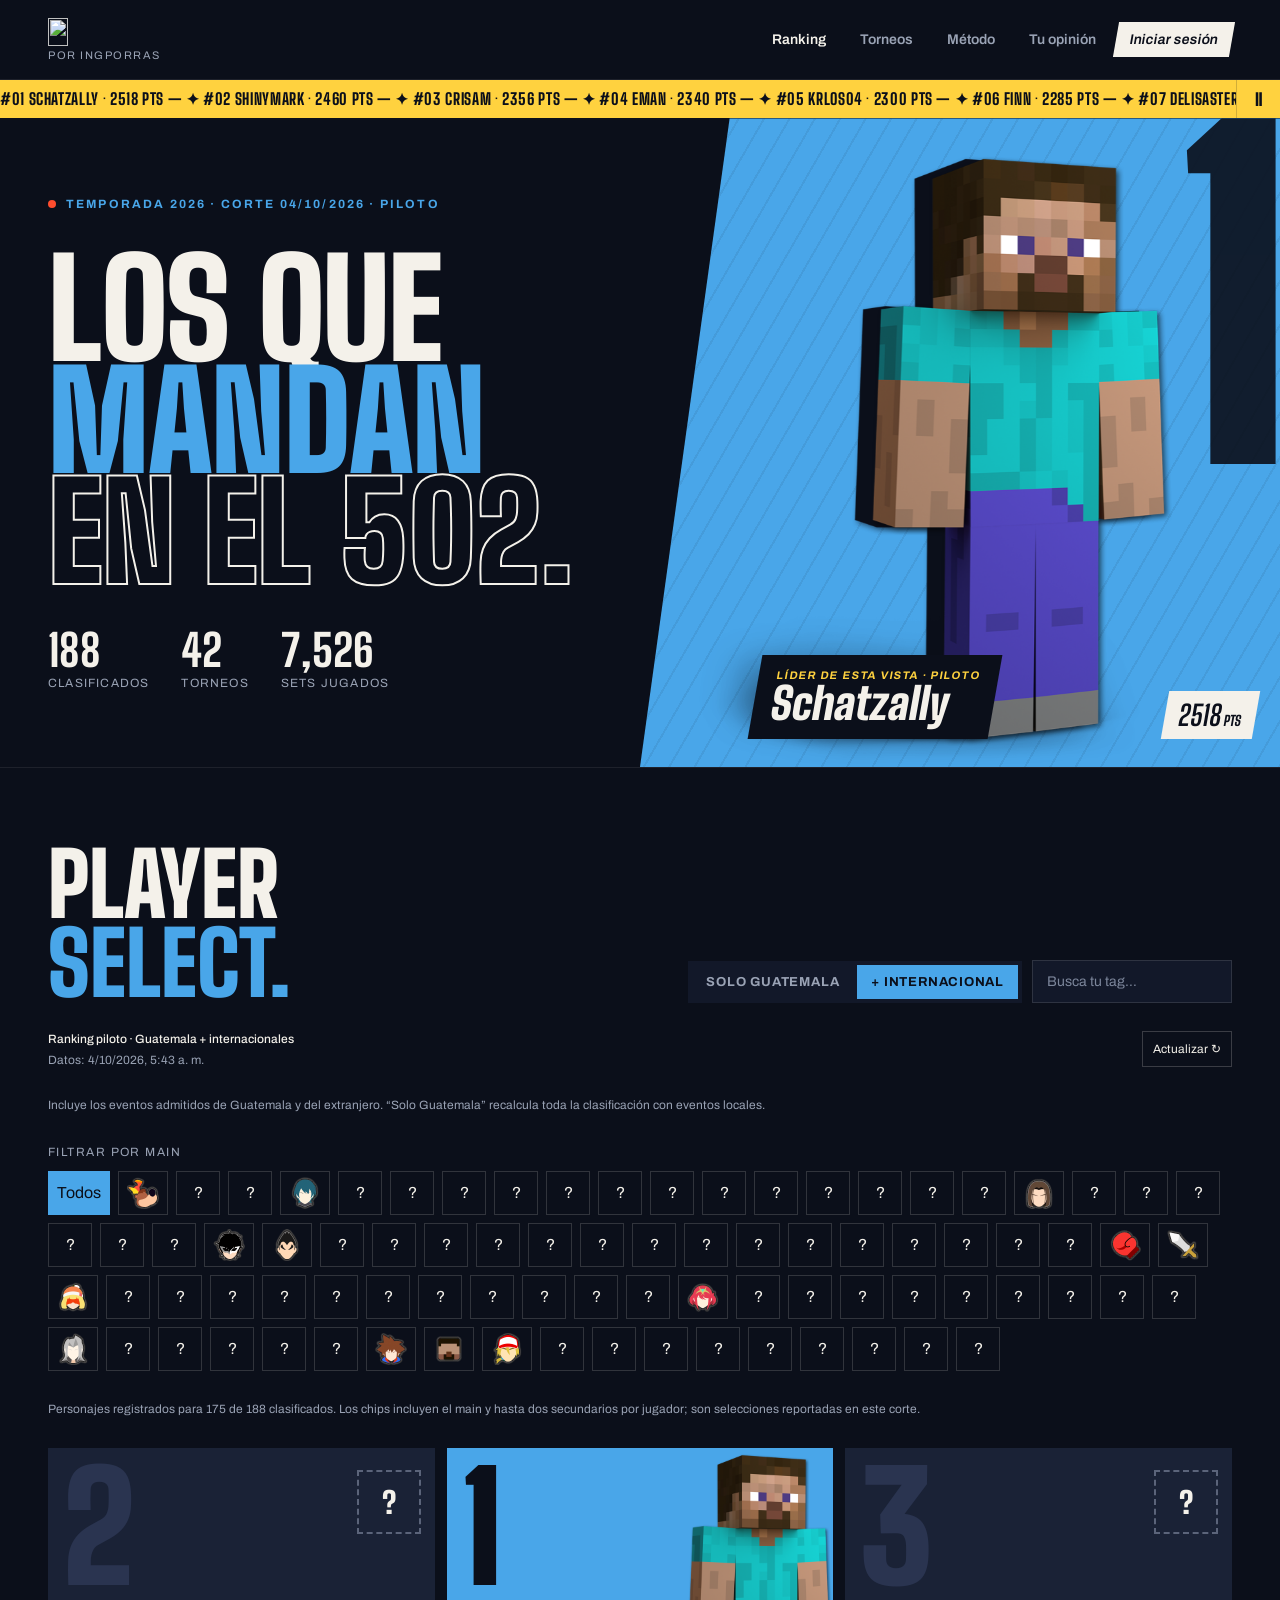
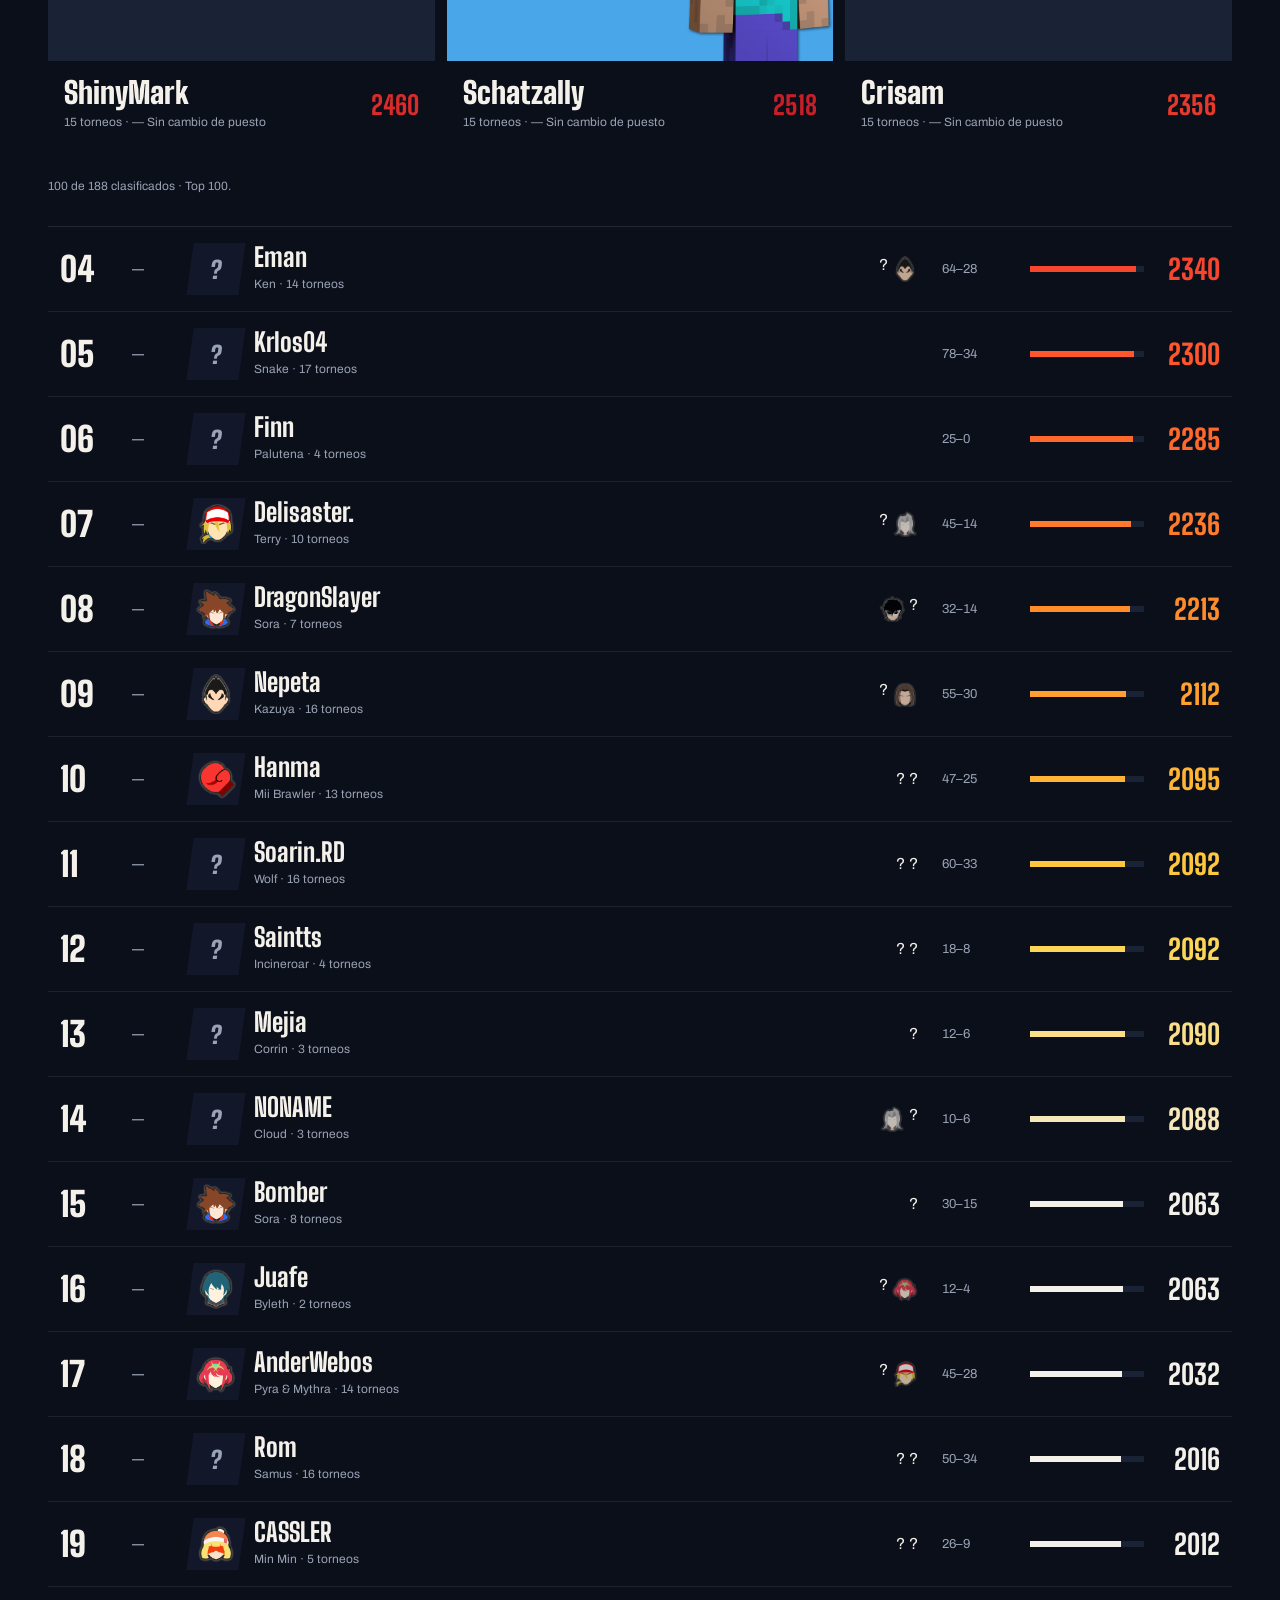
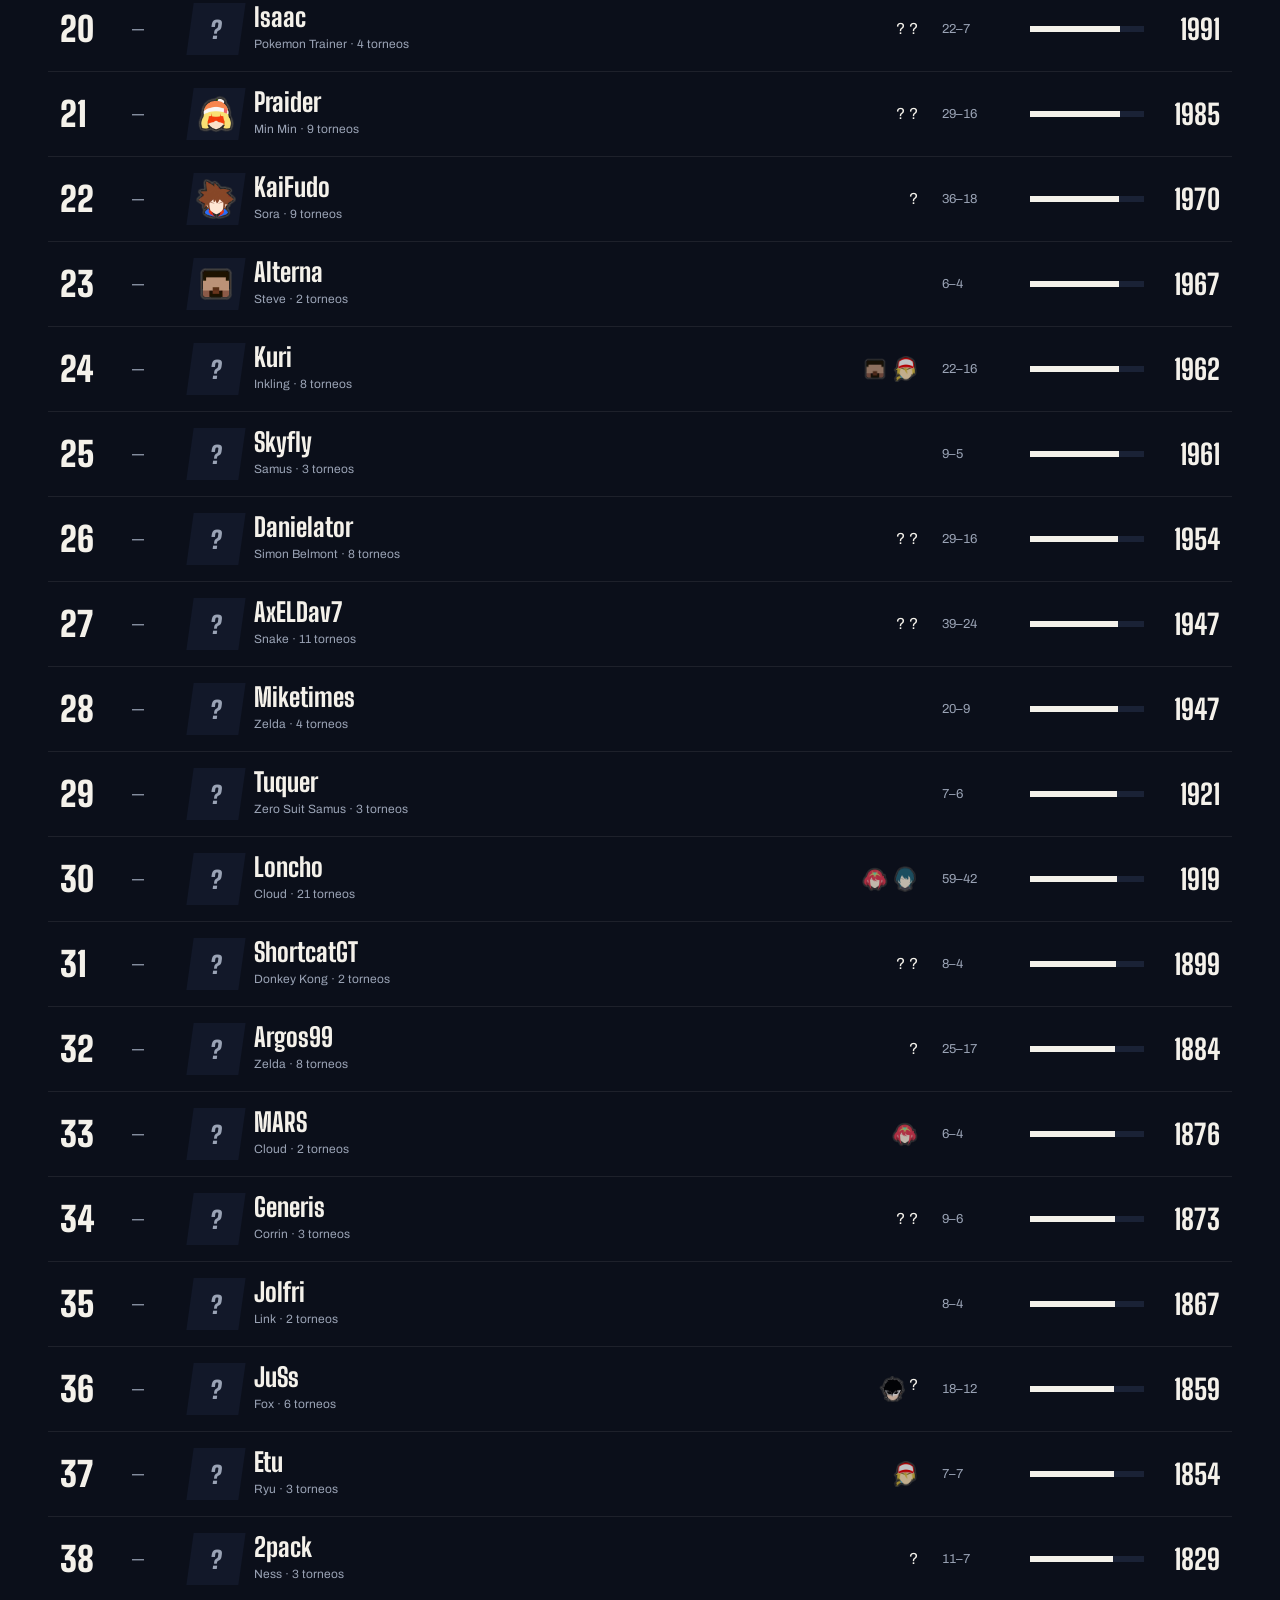
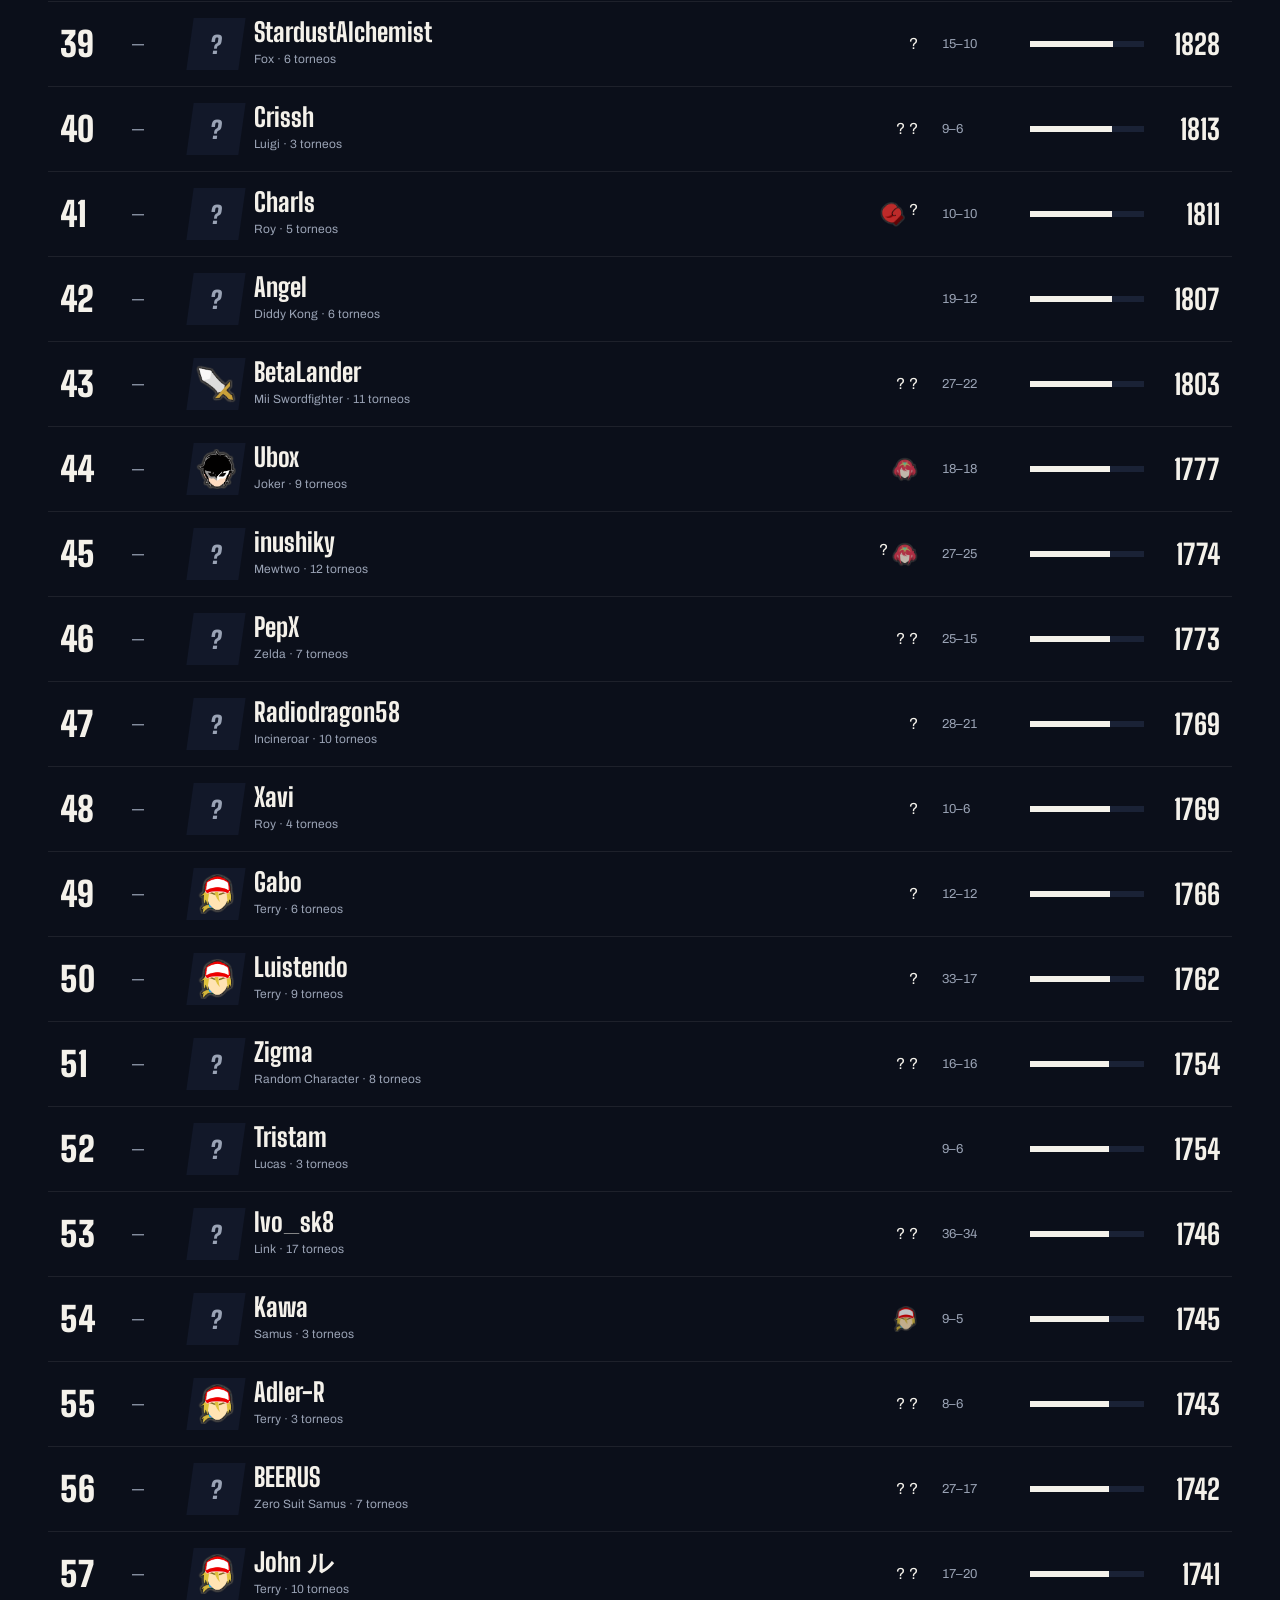
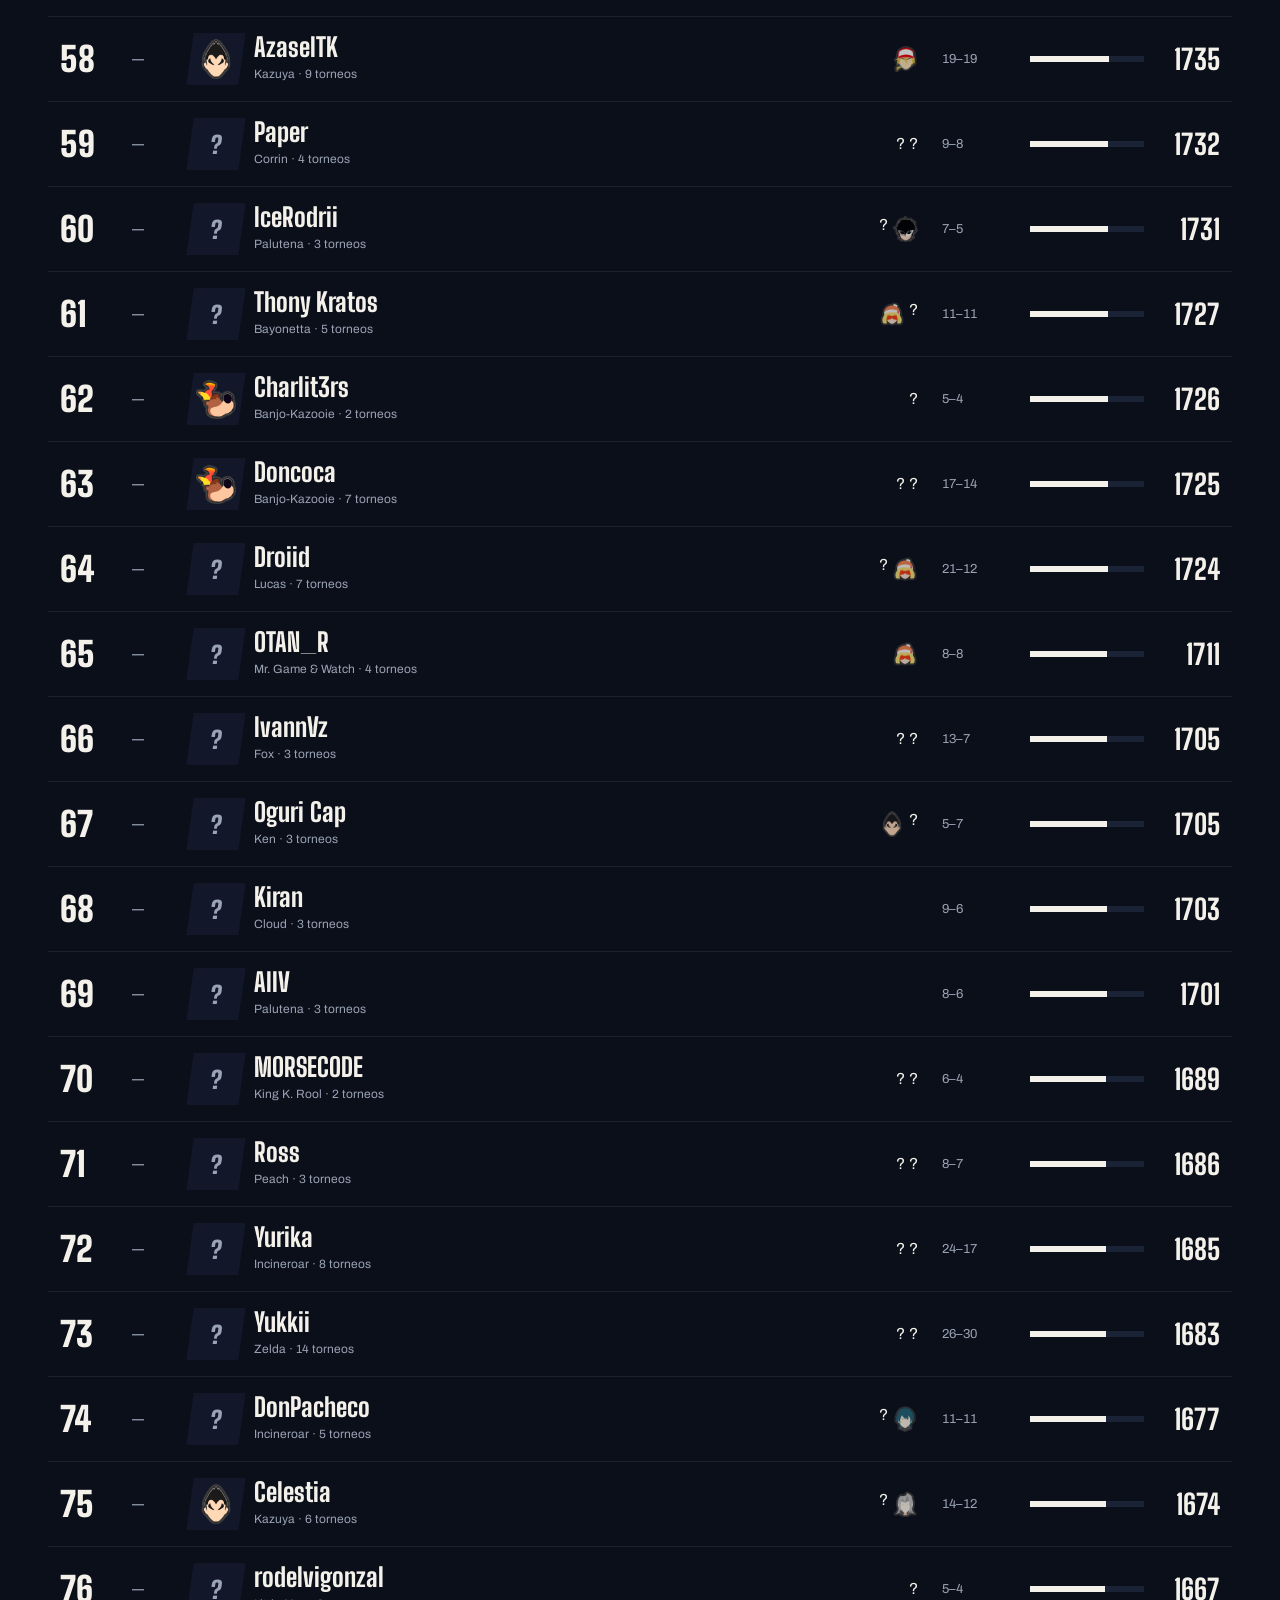
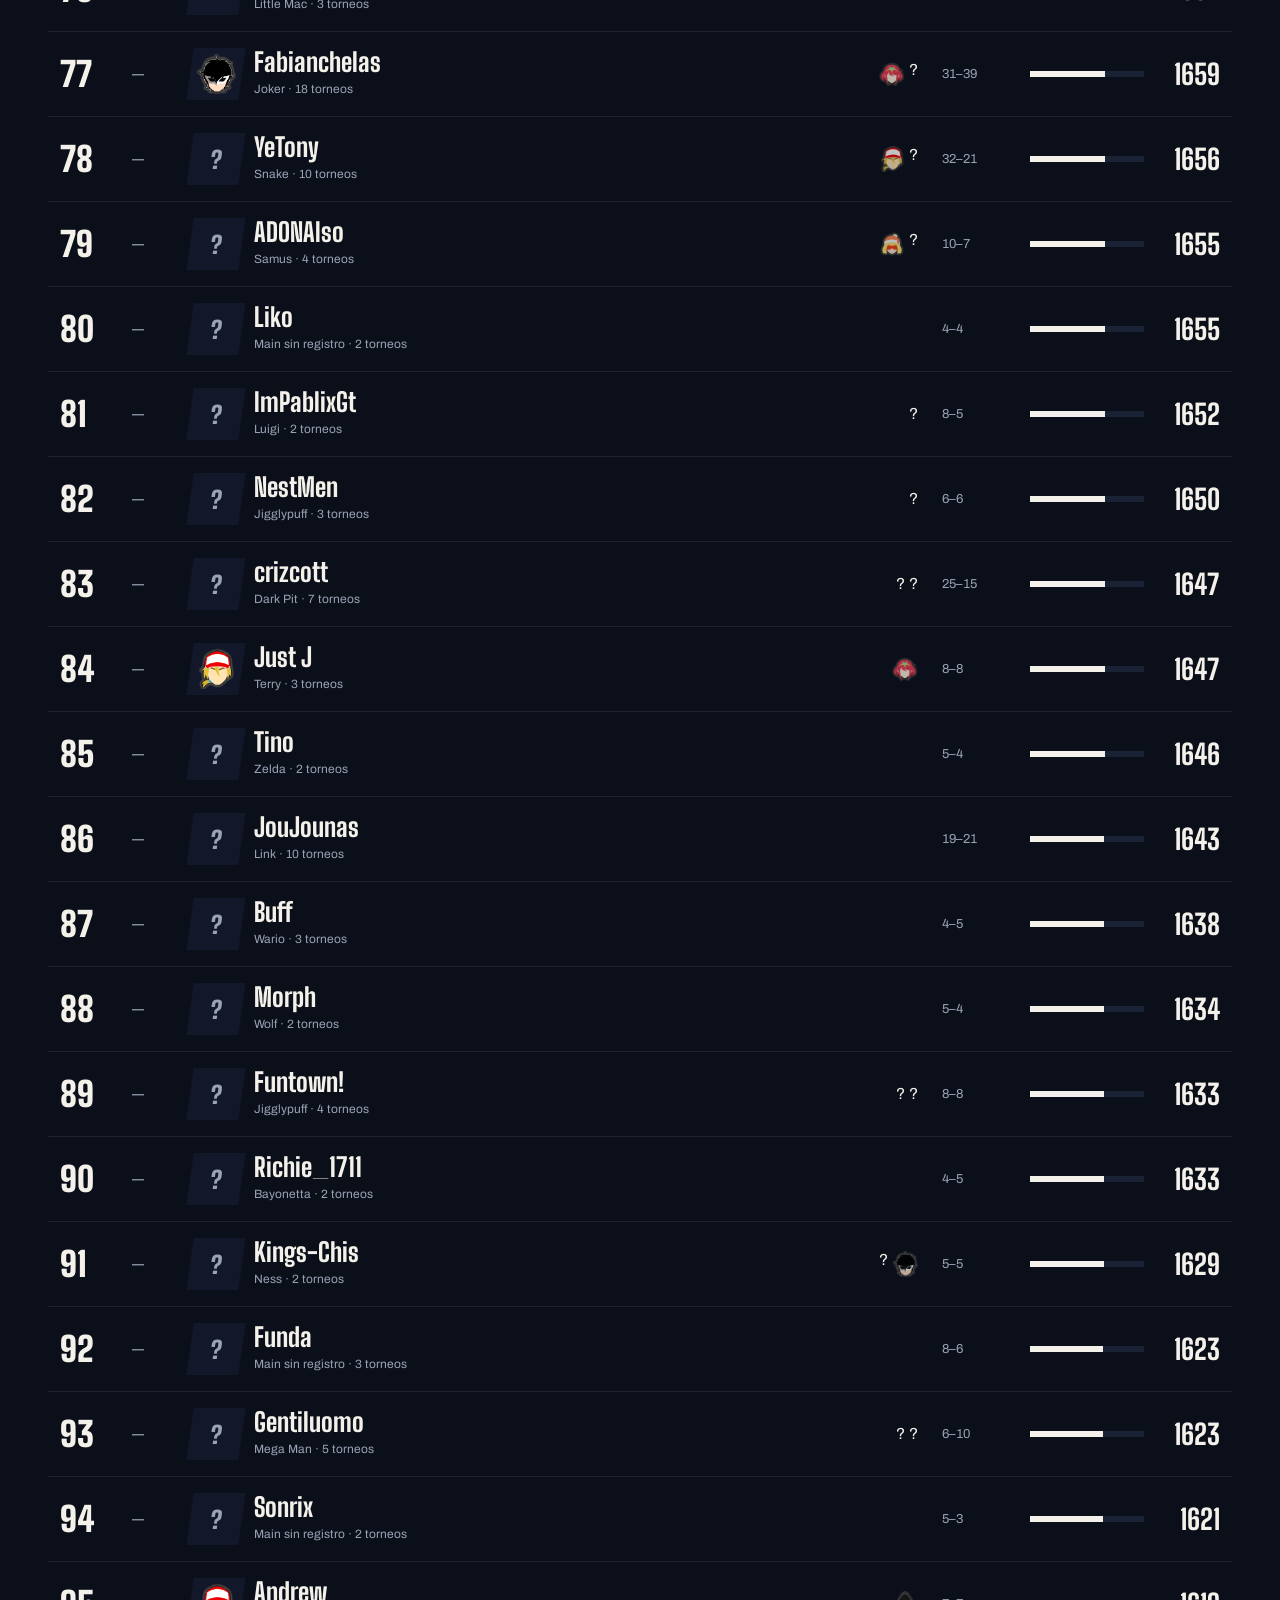
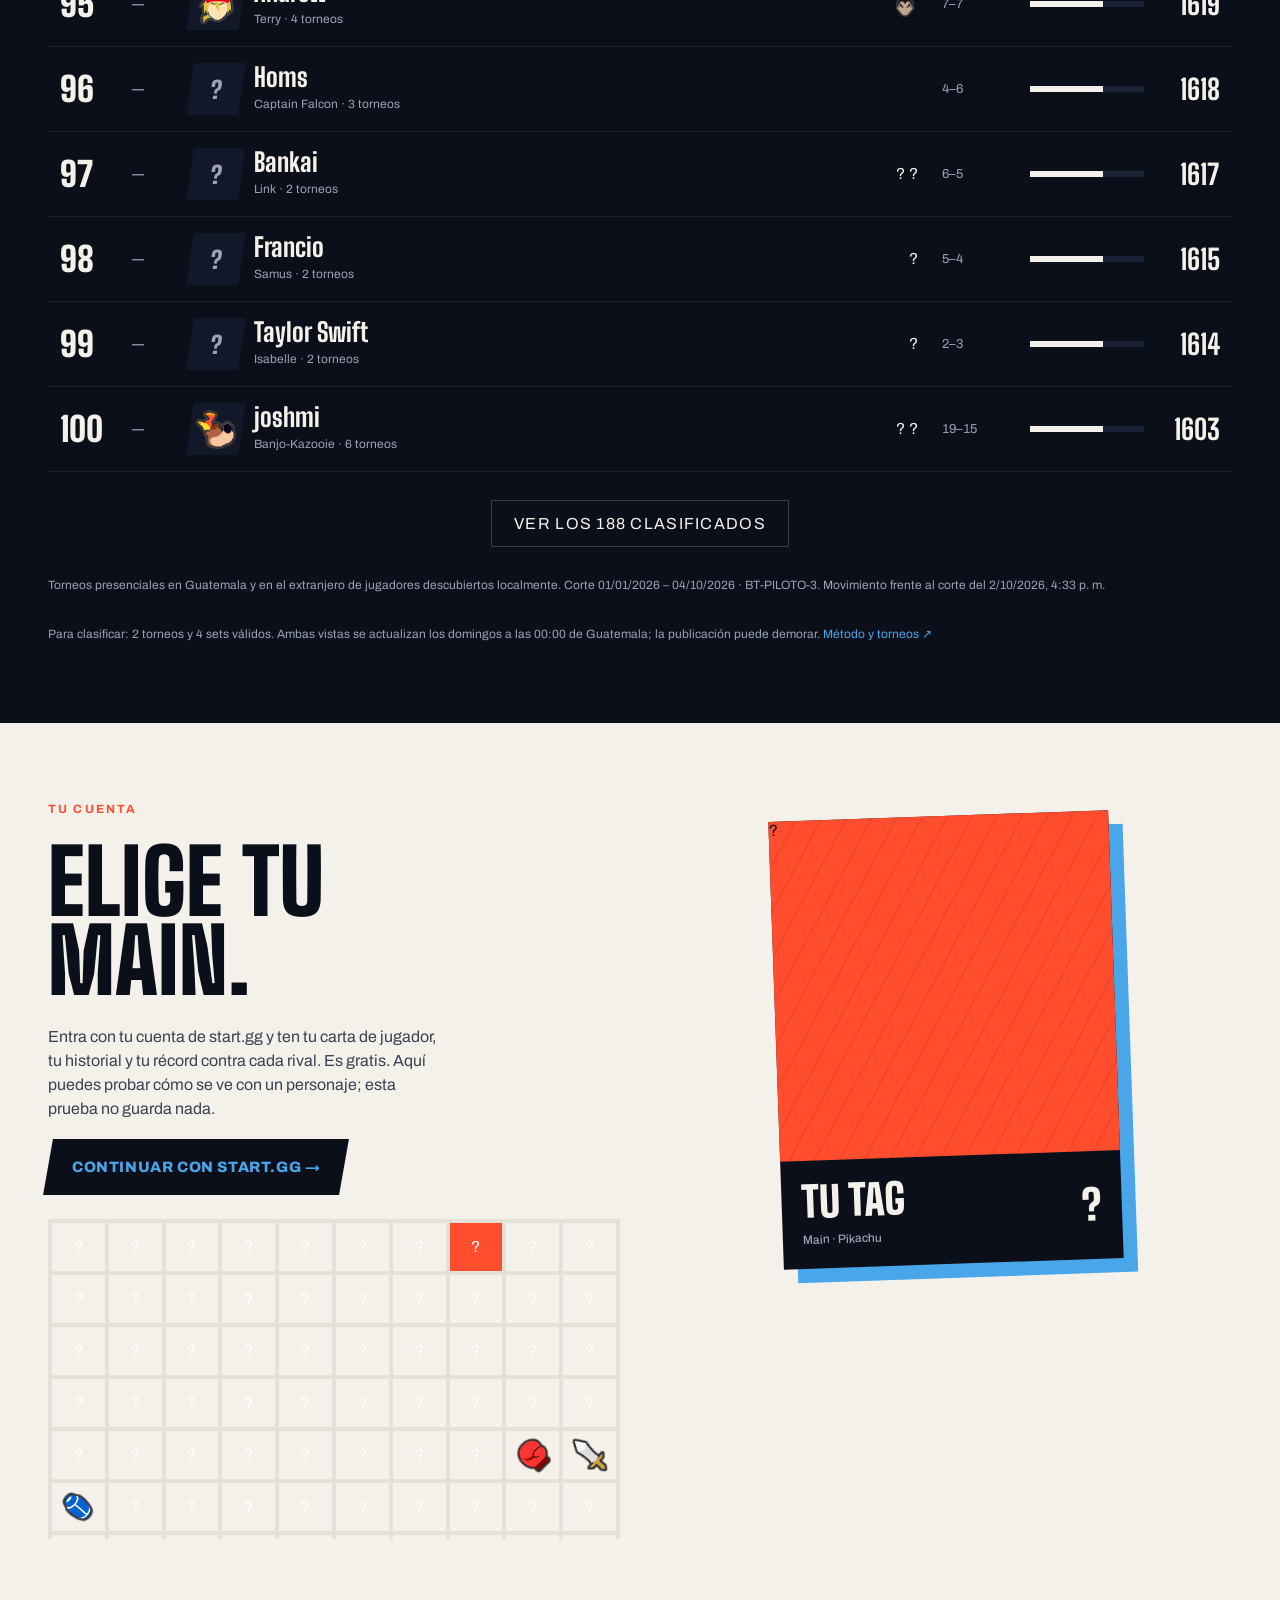
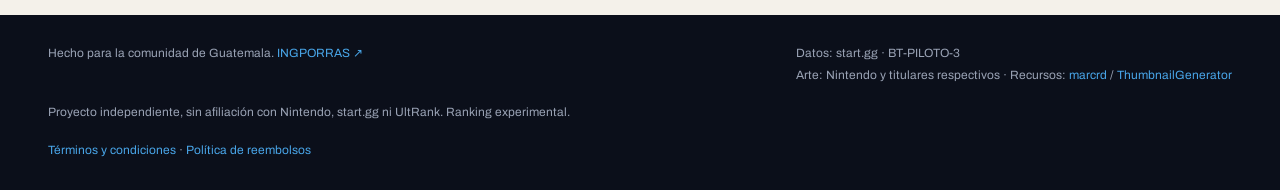
==== commit de04d546: "Add draft service terms and refund policy with public links" ====
--- a/ranking-smash-ultimate/index.html
+++ b/ranking-smash-ultimate/index.html
@@ -78,7 +78,7 @@
     </section>
     <section id="cuenta" class="gt-preview" aria-labelledby="preview-title"><div class="preview-layout"><div><p class="gt-kicker">Tu cuenta</p><h2 id="preview-title">Elige tu<br>main.</h2><p class="preview-copy">Entra con tu cuenta de start.gg y ten tu carta de jugador, tu historial y tu récord contra cada rival. Es gratis. Aquí puedes probar cómo se ve con un personaje; esta prueba no guarda nada.</p><a class="preview-cta" href="./cuenta.html"><span>Continuar con start.gg →</span></a><div id="demo-roster" class="demo-roster" role="group" aria-label="Elegir personaje para la carta de demostración"></div></div><div class="preview-card-wrap"><div id="demo-card" class="demo-card"><div id="demo-art" class="demo-art"></div><div class="demo-name"><span>TU TAG<small id="demo-main-name">Carta de demostración</small></span><span id="demo-icon"></span></div></div><p id="demo-status" class="sr-only" role="status"></p></div></div></section>
   </main>
-  <footer class="gt-footer"><span>Hecho para la comunidad de Guatemala. <a href="https://ingporras.com/">INGPORRAS ↗</a></span><span>Datos: start.gg · <span id="footer-method">BT-PILOTO-3</span><br>Arte: Nintendo y titulares respectivos · Recursos: <a href="https://github.com/marcrd/smash-ultimate-assets" target="_blank" rel="noopener noreferrer">marcrd</a> / <a href="https://github.com/jonborg/ThumbnailGenerator" target="_blank" rel="noopener noreferrer">ThumbnailGenerator</a></span><p>Proyecto independiente, sin afiliación con Nintendo, start.gg ni UltRank. Ranking experimental.</p></footer>
+  <footer class="gt-footer"><span>Hecho para la comunidad de Guatemala. <a href="https://ingporras.com/">INGPORRAS ↗</a></span><span>Datos: start.gg · <span id="footer-method">BT-PILOTO-3</span><br>Arte: Nintendo y titulares respectivos · Recursos: <a href="https://github.com/marcrd/smash-ultimate-assets" target="_blank" rel="noopener noreferrer">marcrd</a> / <a href="https://github.com/jonborg/ThumbnailGenerator" target="_blank" rel="noopener noreferrer">ThumbnailGenerator</a></span><p>Proyecto independiente, sin afiliación con Nintendo, start.gg ni UltRank. Ranking experimental.</p><nav aria-label="Condiciones del servicio"><a href="/terminos.html">Términos y condiciones</a> · <a href="/reembolsos.html">Política de reembolsos</a></nav></footer>
   <dialog id="player-dialog" class="gt-drawer" aria-labelledby="player-title">
     <div class="drawer-hero"><strong id="drawer-rank" aria-hidden="true"></strong><div id="drawer-art"></div><button id="player-close" type="button" class="close" aria-label="Cerrar detalle" autofocus>×</button></div>
     <div class="drawer-content"><div><p class="gt-kicker">Perfil de la comunidad</p><h2 id="player-title"></h2><p id="player-subtitle"></p><p id="player-movement"></p></div><div id="player-stats" class="drawer-stats"></div><p id="player-summary" class="drawer-note"></p>
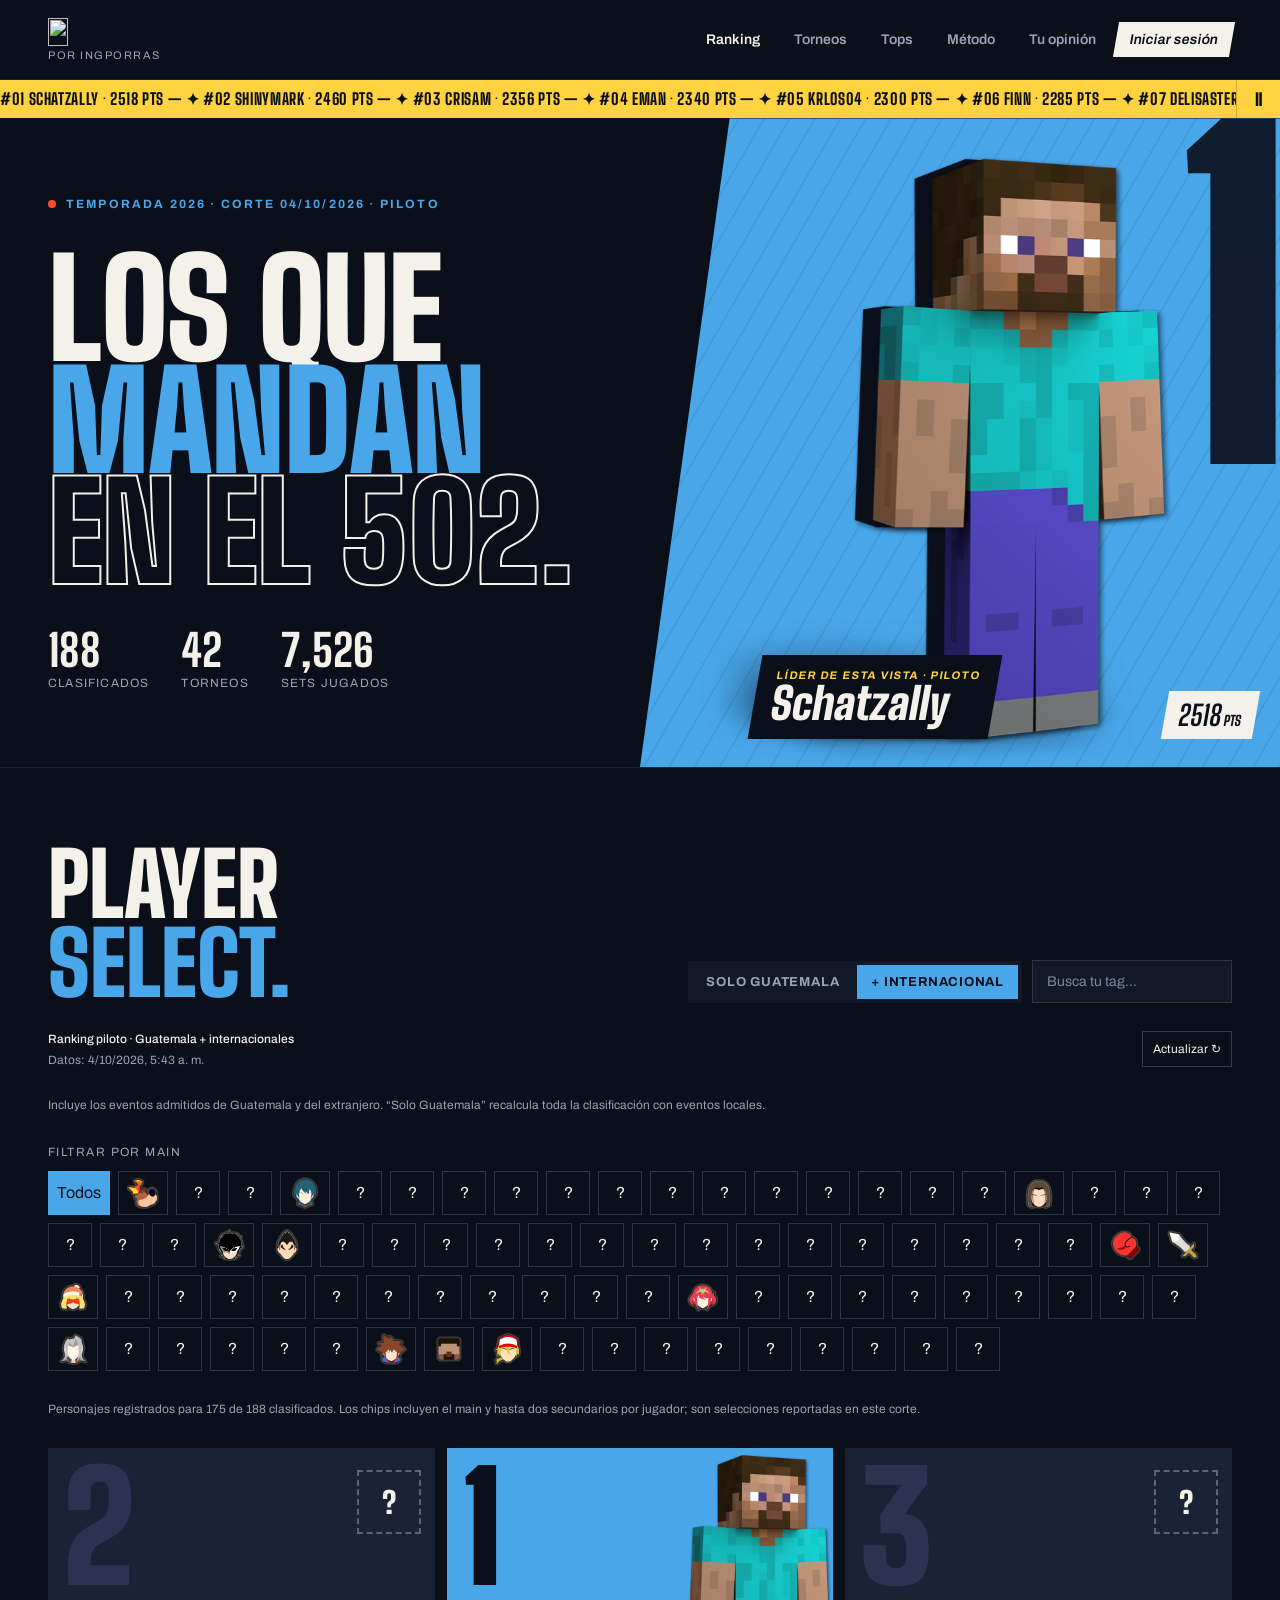
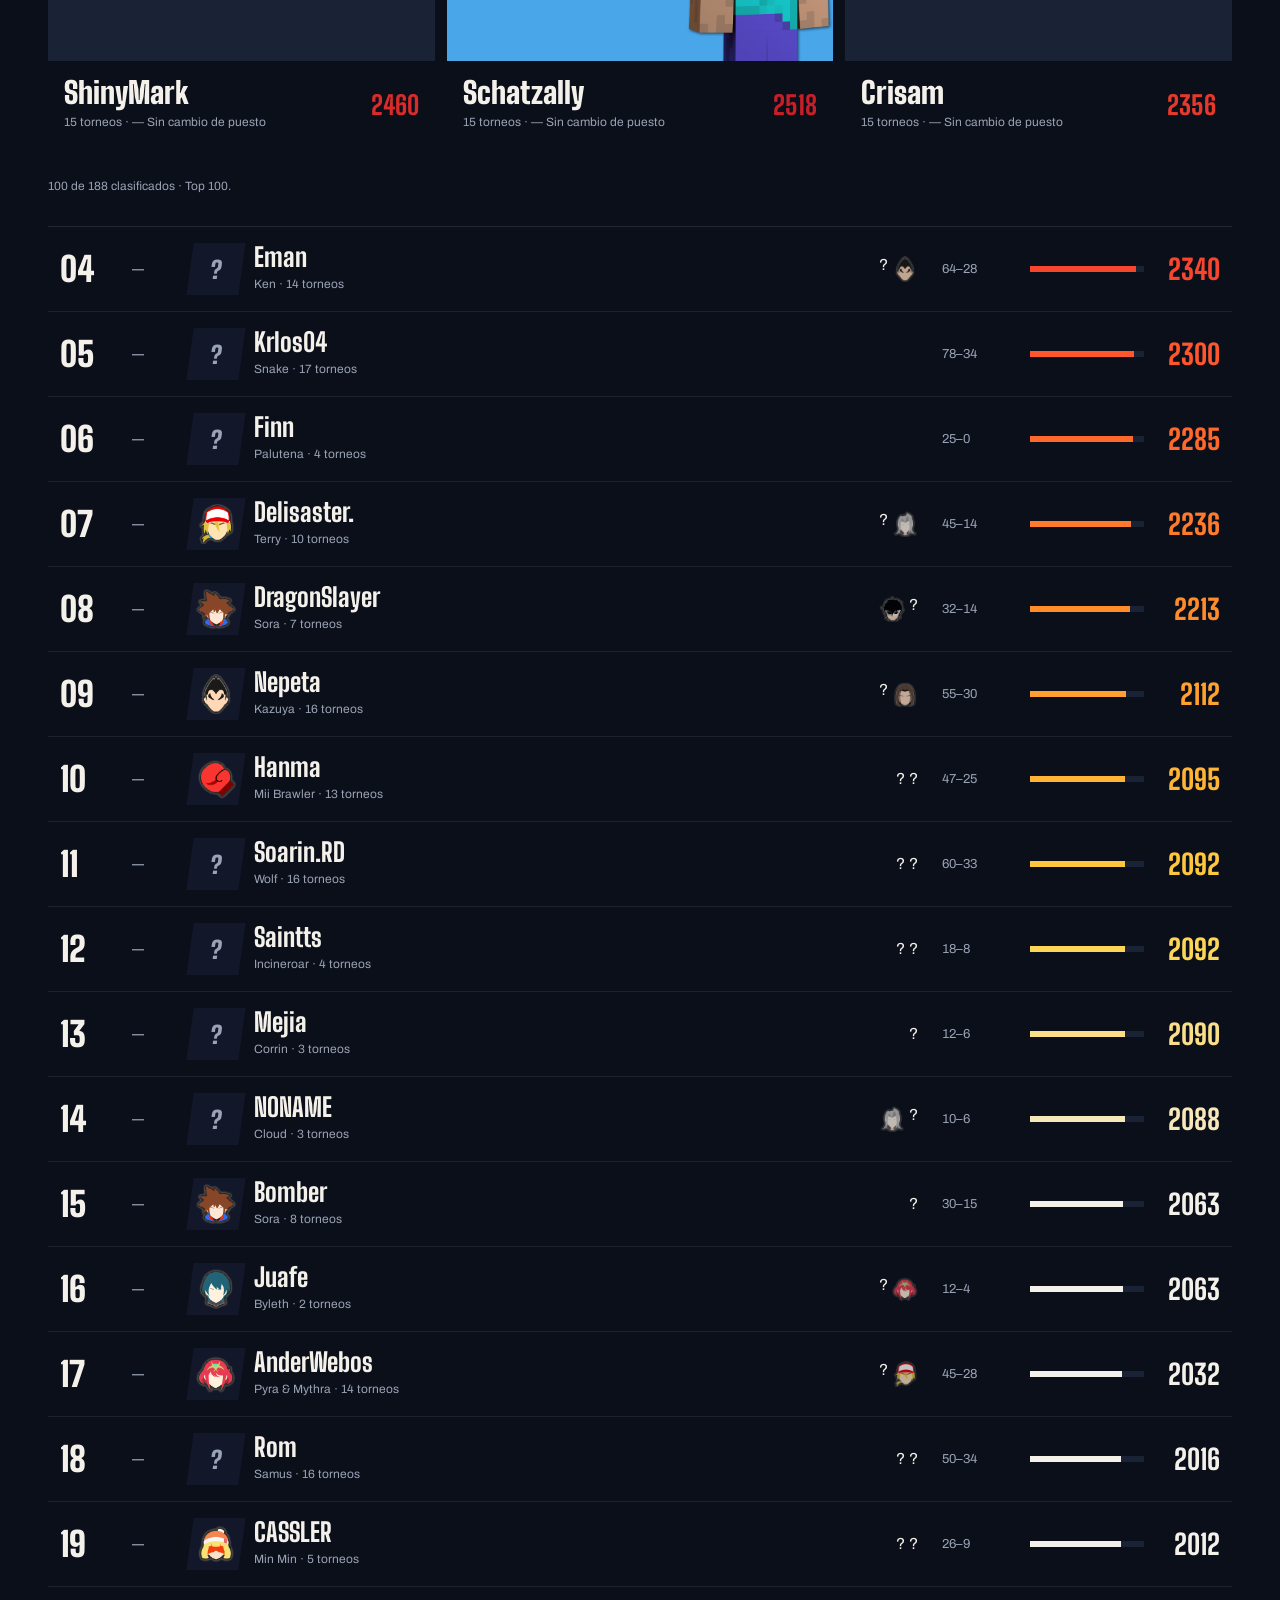
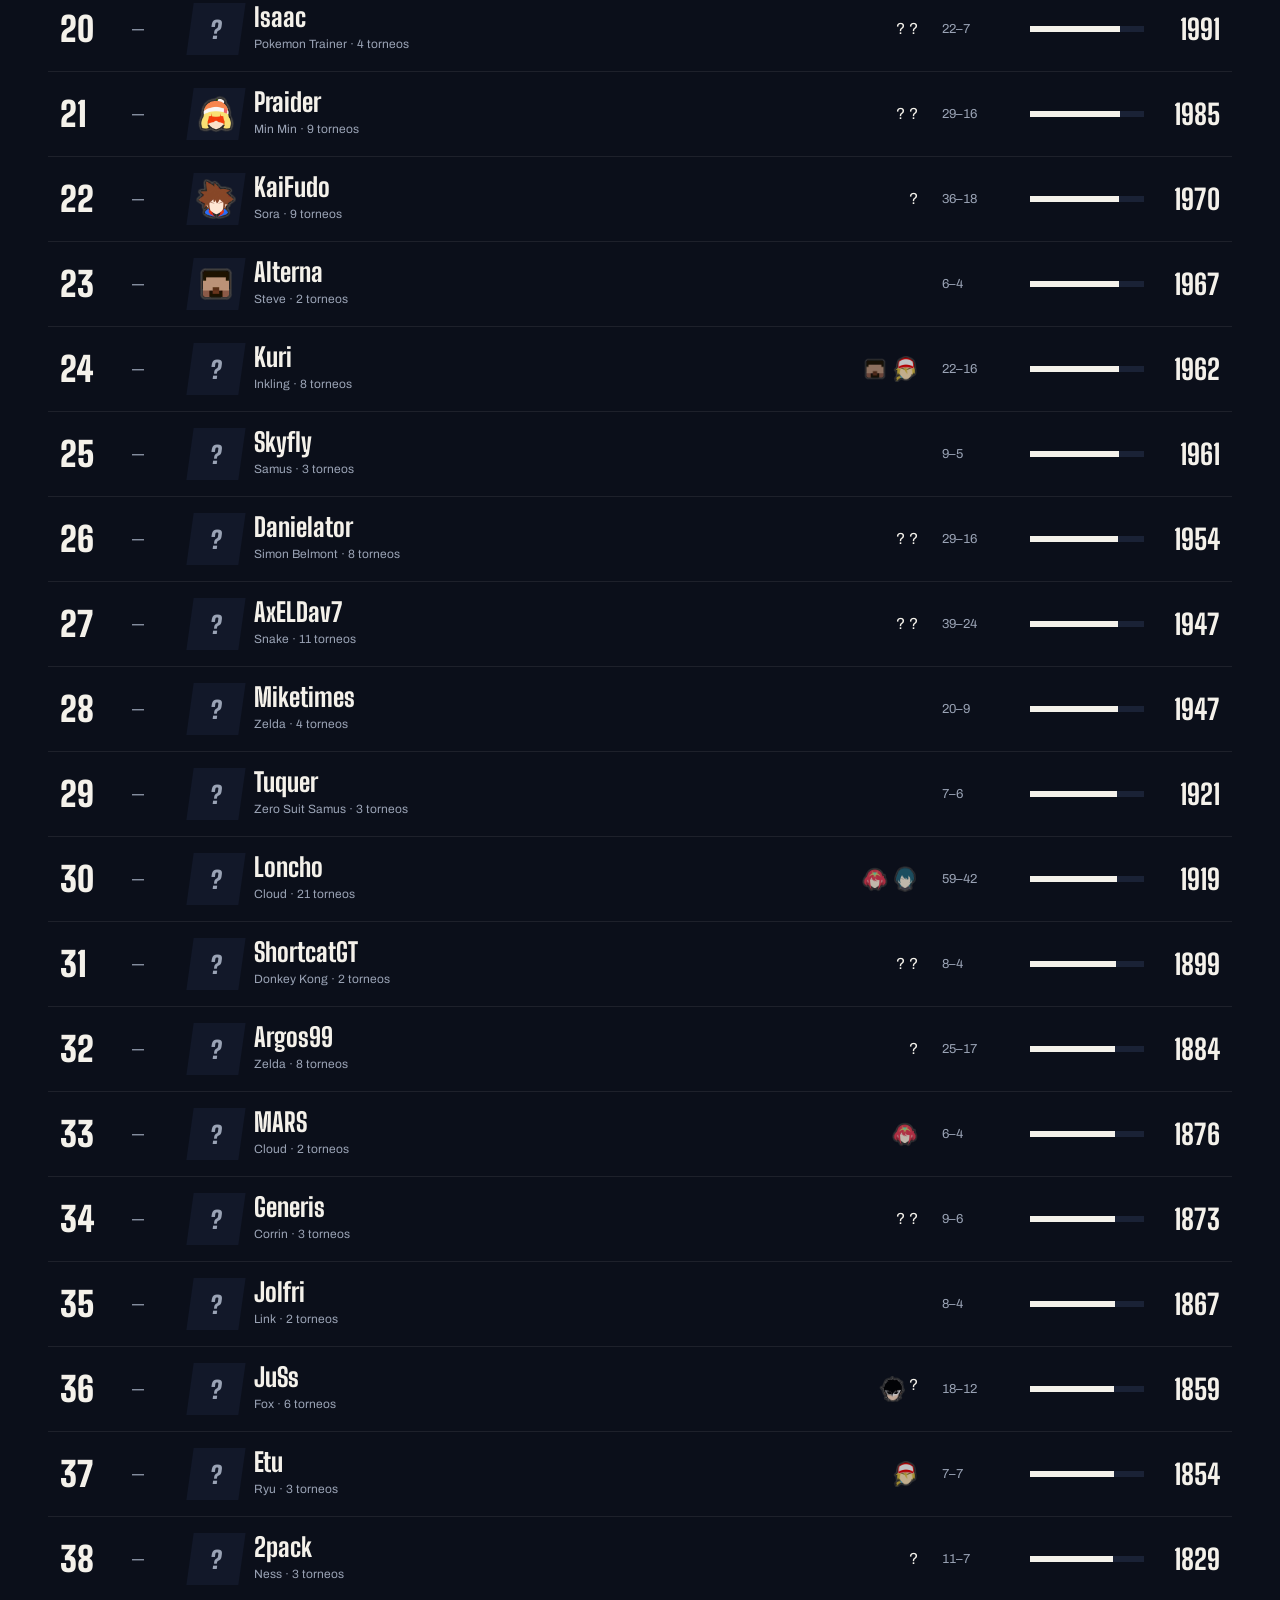
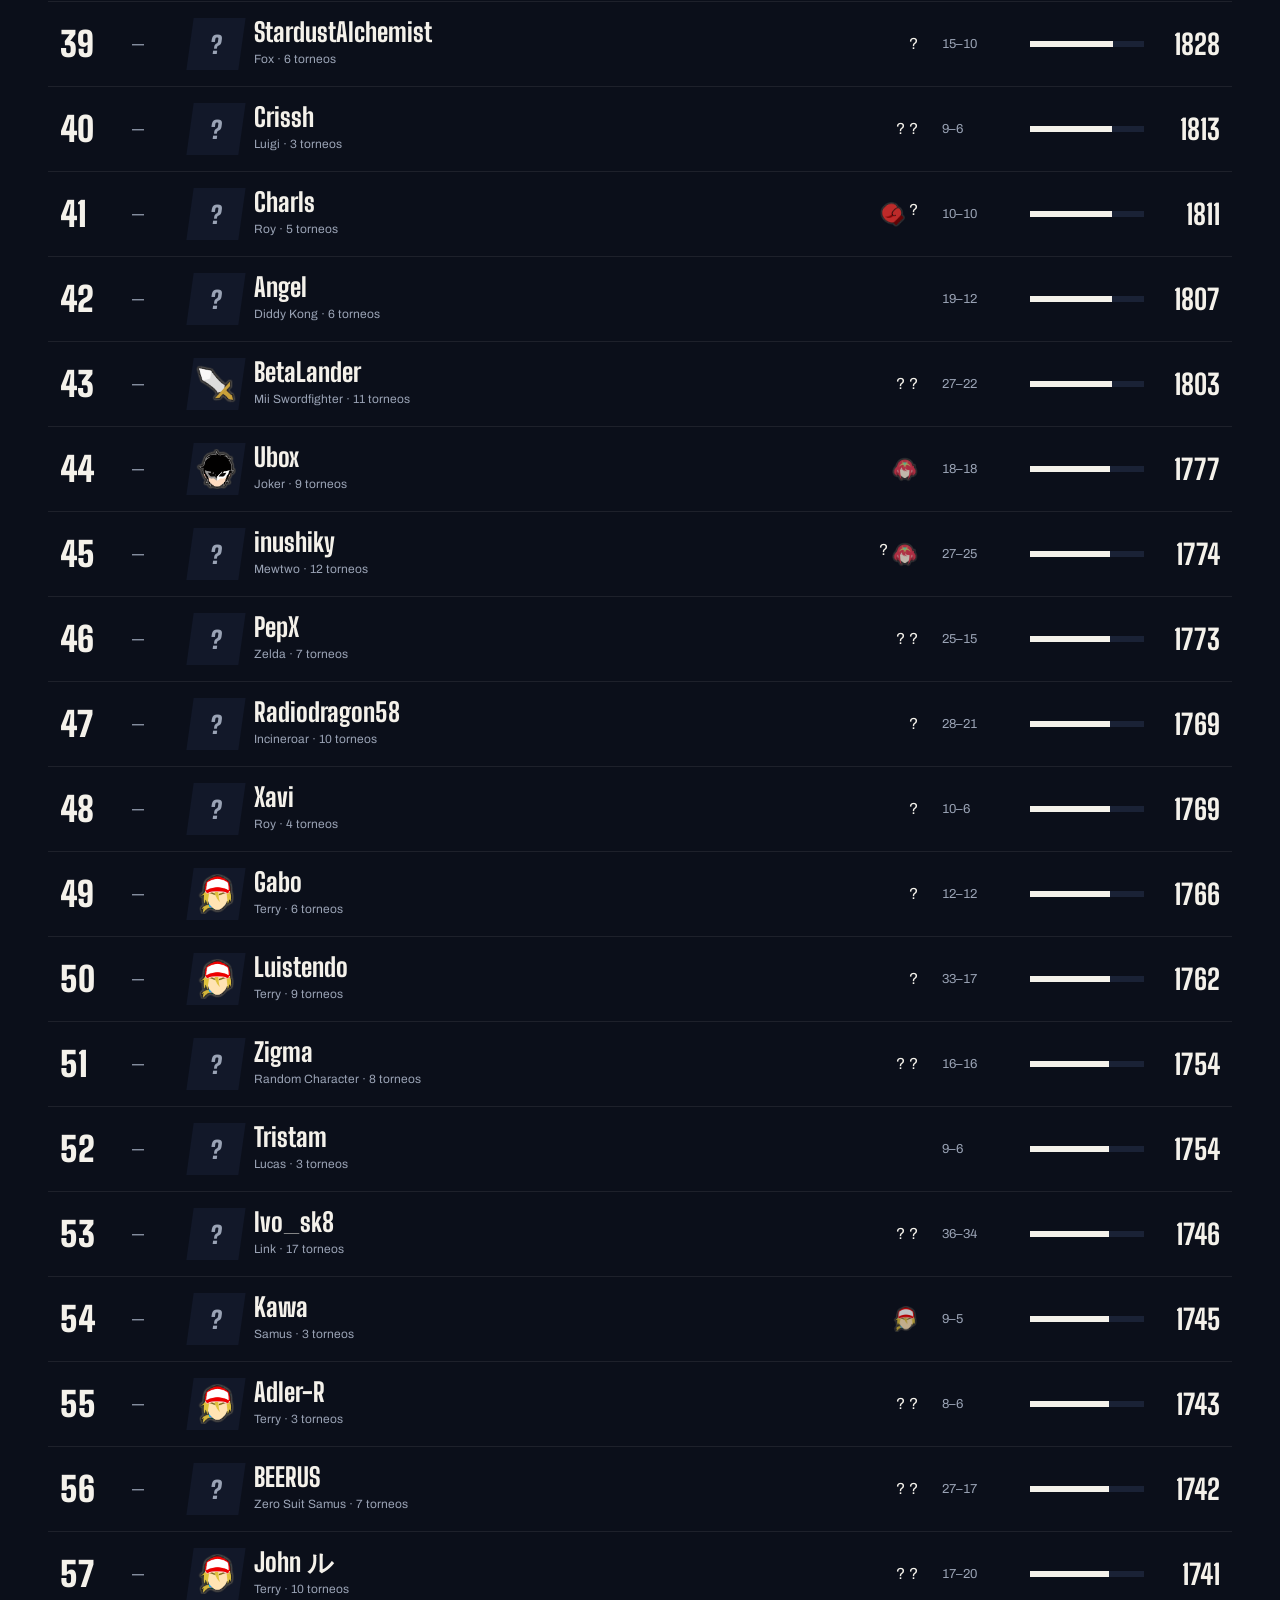
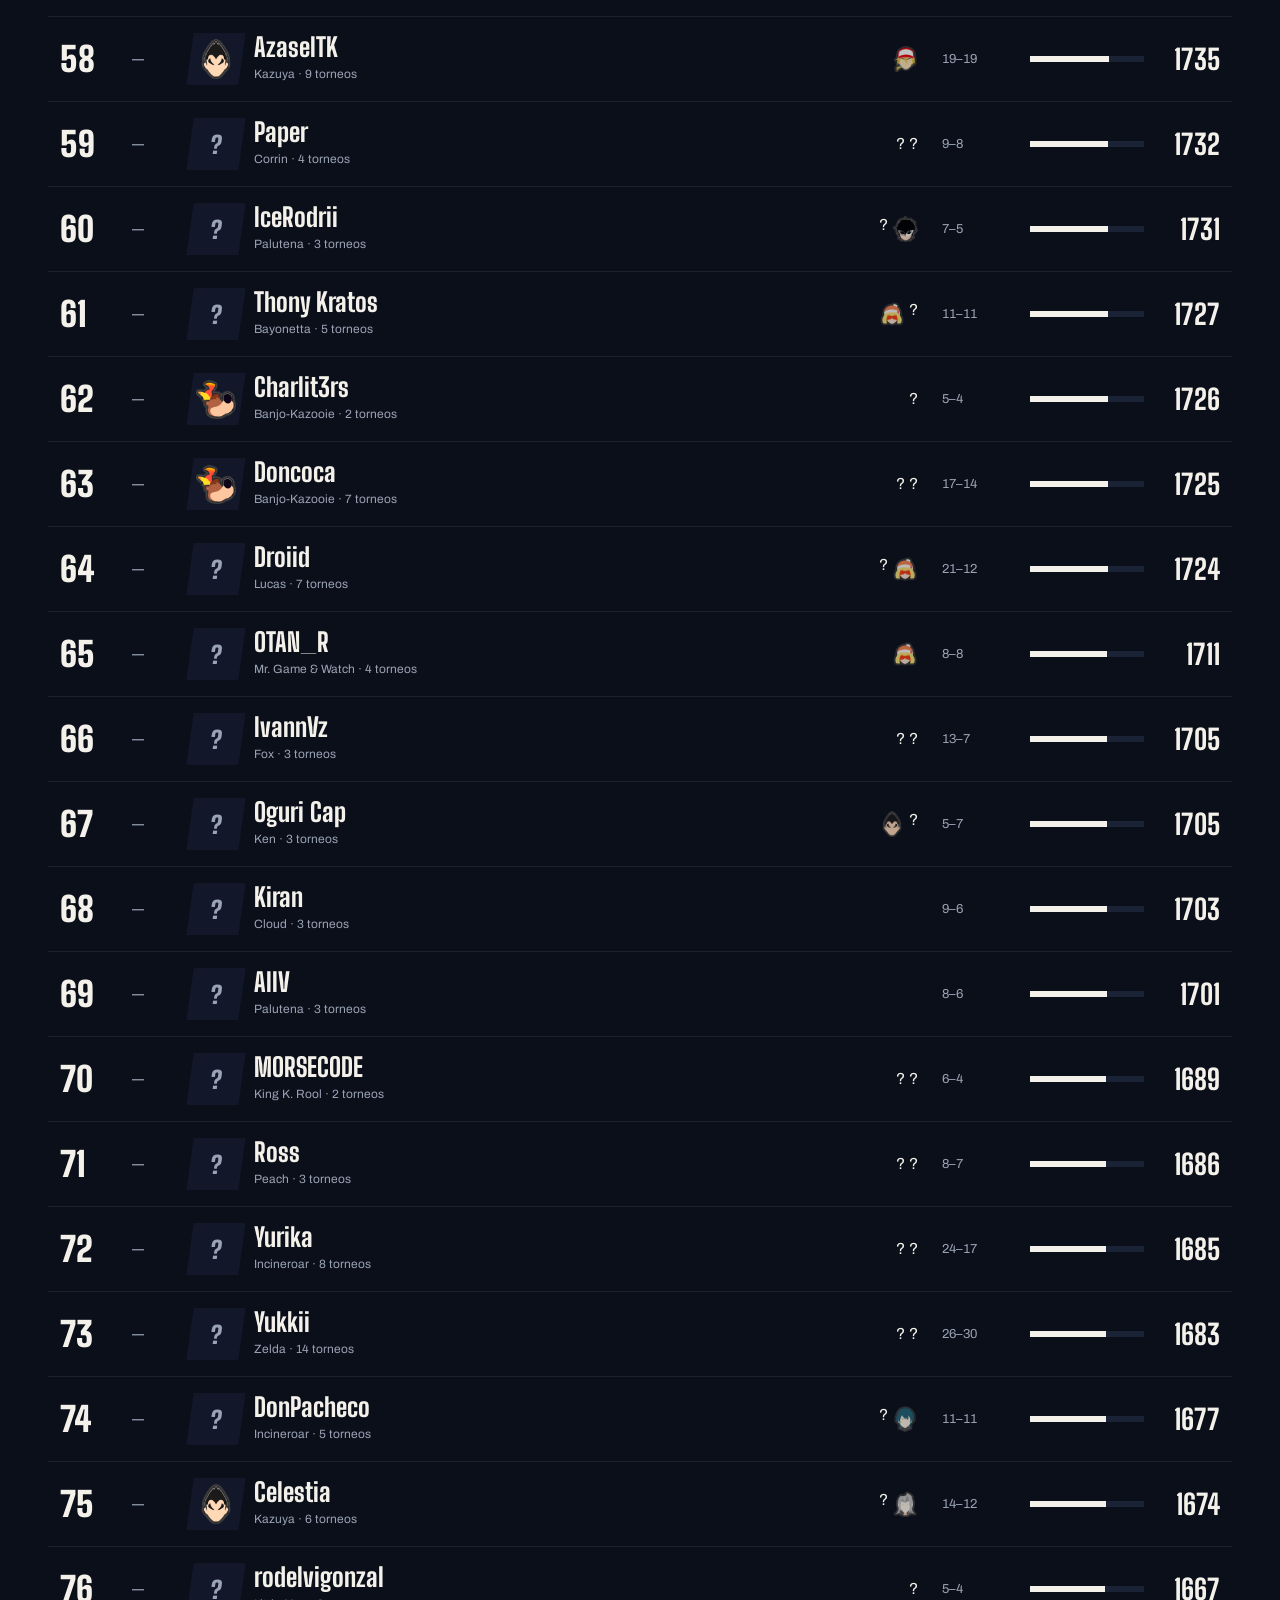
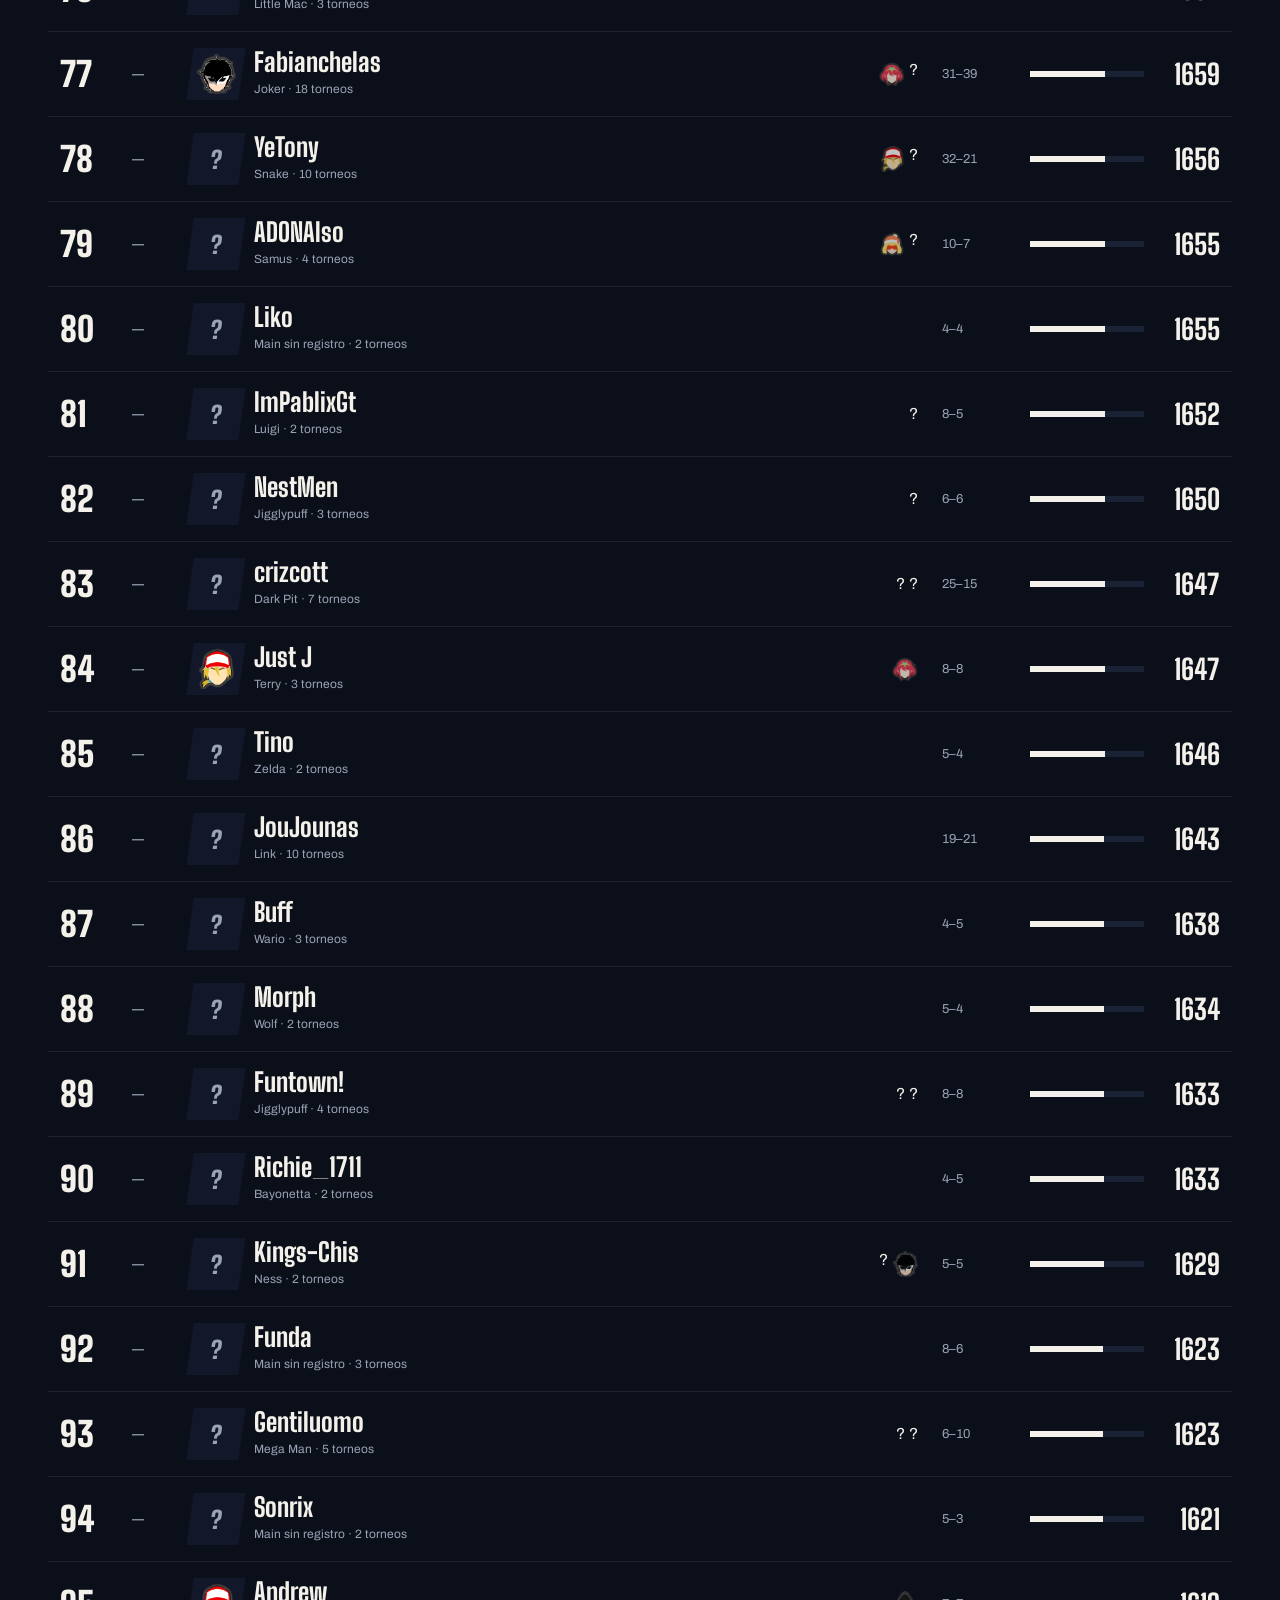
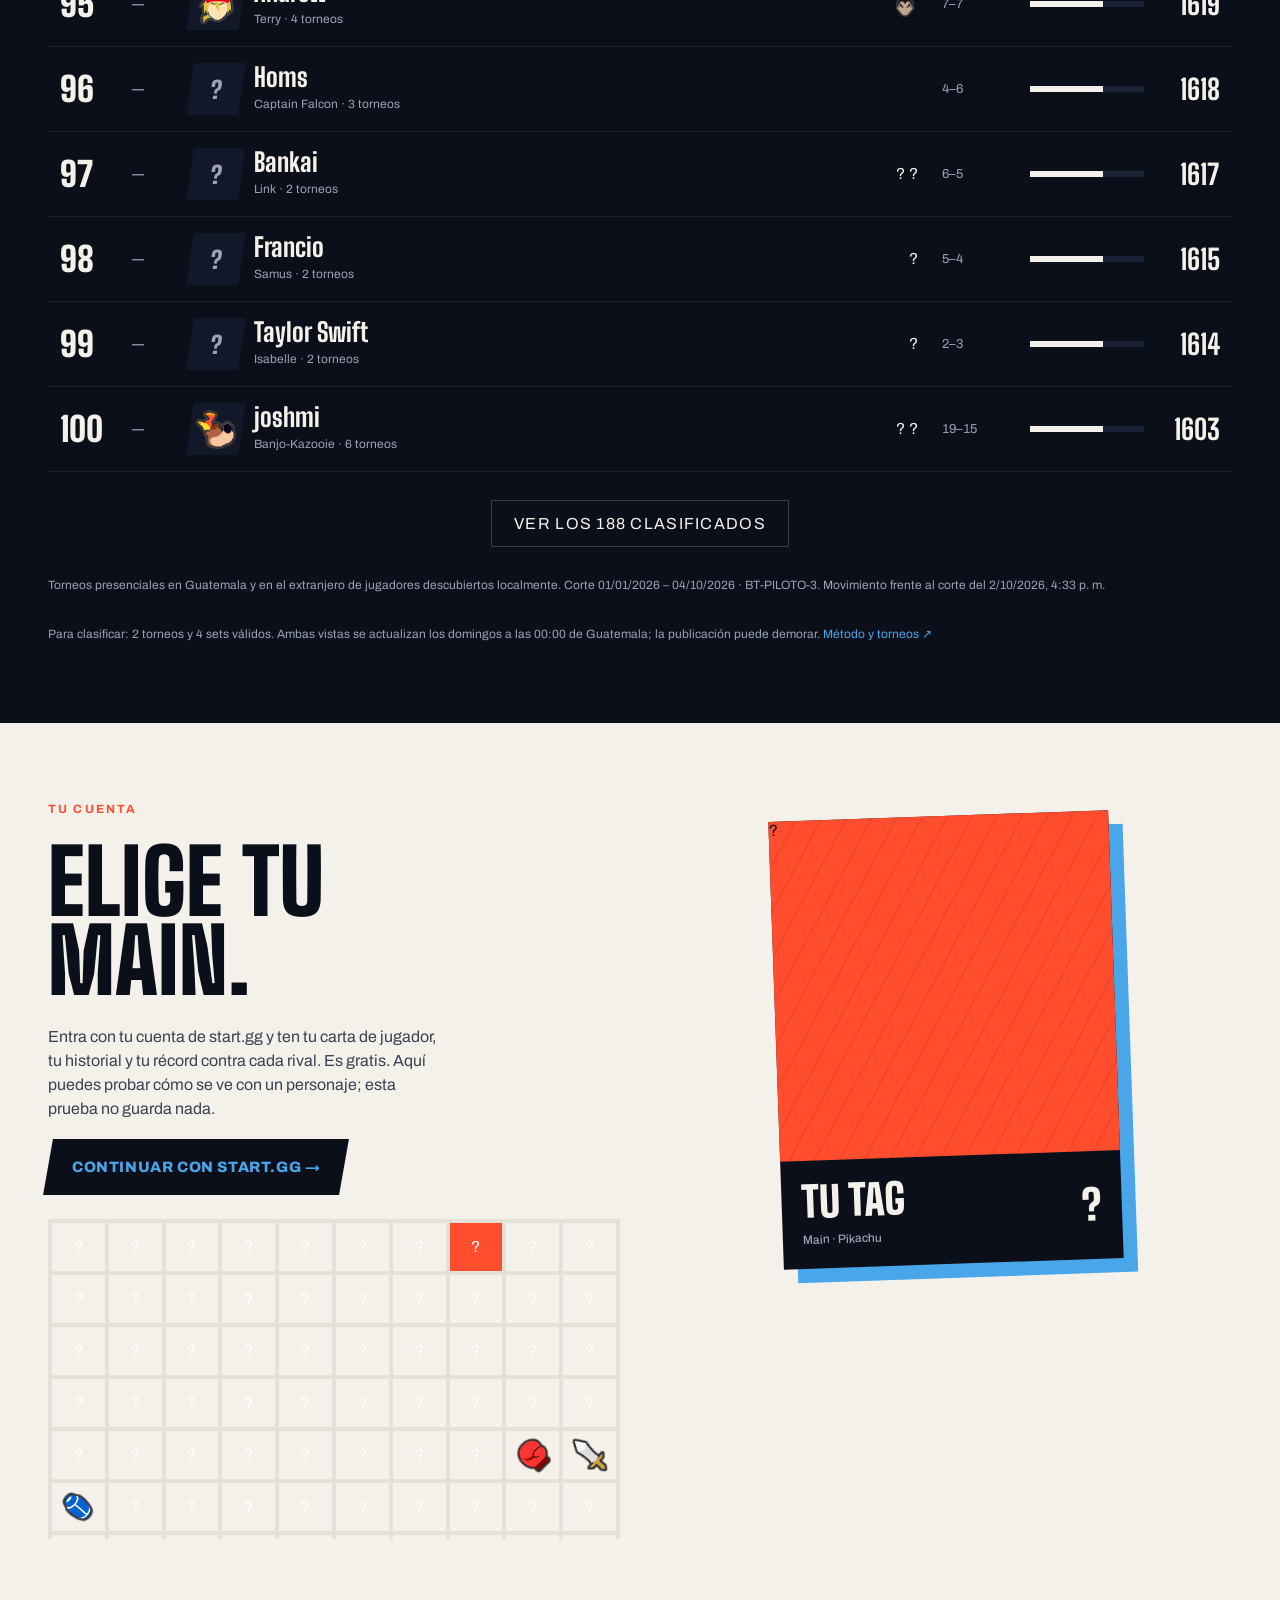
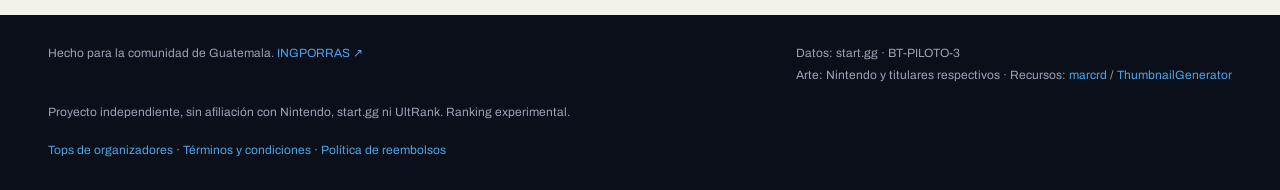
==== commit e64e5b38: "Añadir directorio público de tops compartidos de organizadores" ====
--- a/ranking-smash-ultimate/index.html
+++ b/ranking-smash-ultimate/index.html
@@ -54,7 +54,7 @@
   <a class="skip-link" href="#ranking">Saltar al ranking</a>
   <header class="gt-header">
     <a class="gt-brand" href="./" aria-label="Ranking Smash Bros, inicio"><img class="gt-mono" src="/assets/rsb-mark.svg" alt="" width="38" height="38"><span><img class="gt-logo" src="/assets/rsb-logo-gt-oscuro.svg" alt="" width="301" height="28"><small>por ingporras</small></span></a>
-    <nav aria-label="Principal"><a href="#ranking">Ranking</a><a href="./torneos.html">Torneos</a><a href="./metodologia.html">Método</a><a href="./encuesta.php">Tu opinión</a><a id="panel-link" href="./panel.php" hidden>Panel</a><a id="account-link" class="account-link" href="./cuenta.html">Iniciar sesión</a></nav>
+    <nav aria-label="Principal"><a href="#ranking">Ranking</a><a href="./torneos.html">Torneos</a><a href="./tops.html">Tops</a><a href="./metodologia.html">Método</a><a href="./encuesta.php">Tu opinión</a><a id="panel-link" href="./panel.php" hidden>Panel</a><a id="account-link" class="account-link" href="./cuenta.html">Iniciar sesión</a></nav>
   </header>
   <div class="gt-ticker"><div class="ticker-window"><div id="ticker-track" class="ticker-track"><span>RANKING SMASH BROS · TEMPORADA 2026 · RANKING PILOTO</span></div></div><button id="ticker-pause" type="button" aria-pressed="false" aria-label="Pausar barra de resultados">Ⅱ</button></div>
   <main id="contenido">
@@ -78,7 +78,7 @@
     </section>
     <section id="cuenta" class="gt-preview" aria-labelledby="preview-title"><div class="preview-layout"><div><p class="gt-kicker">Tu cuenta</p><h2 id="preview-title">Elige tu<br>main.</h2><p class="preview-copy">Entra con tu cuenta de start.gg y ten tu carta de jugador, tu historial y tu récord contra cada rival. Es gratis. Aquí puedes probar cómo se ve con un personaje; esta prueba no guarda nada.</p><a class="preview-cta" href="./cuenta.html"><span>Continuar con start.gg →</span></a><div id="demo-roster" class="demo-roster" role="group" aria-label="Elegir personaje para la carta de demostración"></div></div><div class="preview-card-wrap"><div id="demo-card" class="demo-card"><div id="demo-art" class="demo-art"></div><div class="demo-name"><span>TU TAG<small id="demo-main-name">Carta de demostración</small></span><span id="demo-icon"></span></div></div><p id="demo-status" class="sr-only" role="status"></p></div></div></section>
   </main>
-  <footer class="gt-footer"><span>Hecho para la comunidad de Guatemala. <a href="https://ingporras.com/">INGPORRAS ↗</a></span><span>Datos: start.gg · <span id="footer-method">BT-PILOTO-3</span><br>Arte: Nintendo y titulares respectivos · Recursos: <a href="https://github.com/marcrd/smash-ultimate-assets" target="_blank" rel="noopener noreferrer">marcrd</a> / <a href="https://github.com/jonborg/ThumbnailGenerator" target="_blank" rel="noopener noreferrer">ThumbnailGenerator</a></span><p>Proyecto independiente, sin afiliación con Nintendo, start.gg ni UltRank. Ranking experimental.</p><nav aria-label="Condiciones del servicio"><a href="/terminos.html">Términos y condiciones</a> · <a href="/reembolsos.html">Política de reembolsos</a></nav></footer>
+  <footer class="gt-footer"><span>Hecho para la comunidad de Guatemala. <a href="https://ingporras.com/">INGPORRAS ↗</a></span><span>Datos: start.gg · <span id="footer-method">BT-PILOTO-3</span><br>Arte: Nintendo y titulares respectivos · Recursos: <a href="https://github.com/marcrd/smash-ultimate-assets" target="_blank" rel="noopener noreferrer">marcrd</a> / <a href="https://github.com/jonborg/ThumbnailGenerator" target="_blank" rel="noopener noreferrer">ThumbnailGenerator</a></span><p>Proyecto independiente, sin afiliación con Nintendo, start.gg ni UltRank. Ranking experimental.</p><nav aria-label="Condiciones del servicio"><a href="/tops.html">Tops de organizadores</a> · <a href="/terminos.html">Términos y condiciones</a> · <a href="/reembolsos.html">Política de reembolsos</a></nav></footer>
   <dialog id="player-dialog" class="gt-drawer" aria-labelledby="player-title">
     <div class="drawer-hero"><strong id="drawer-rank" aria-hidden="true"></strong><div id="drawer-art"></div><button id="player-close" type="button" class="close" aria-label="Cerrar detalle" autofocus>×</button></div>
     <div class="drawer-content"><div><p class="gt-kicker">Perfil de la comunidad</p><h2 id="player-title"></h2><p id="player-subtitle"></p><p id="player-movement"></p></div><div id="player-stats" class="drawer-stats"></div><p id="player-summary" class="drawer-note"></p>
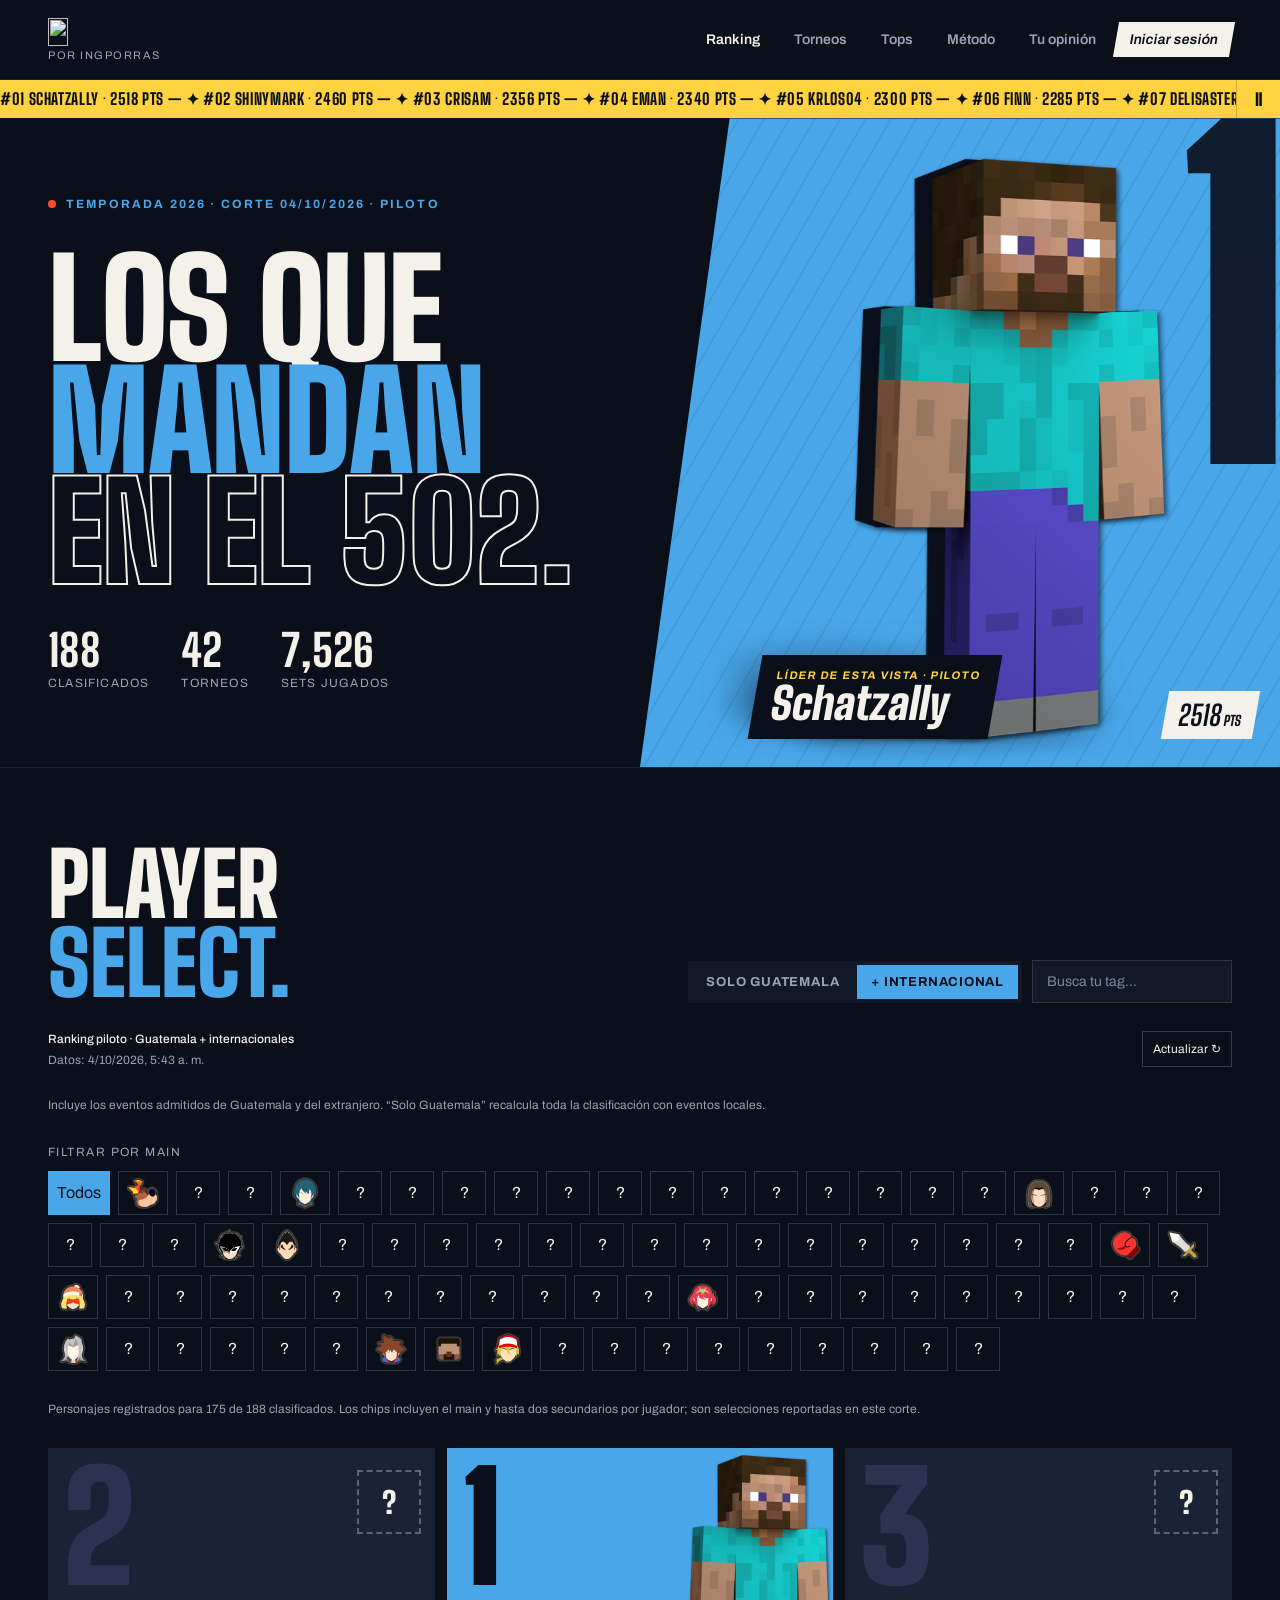
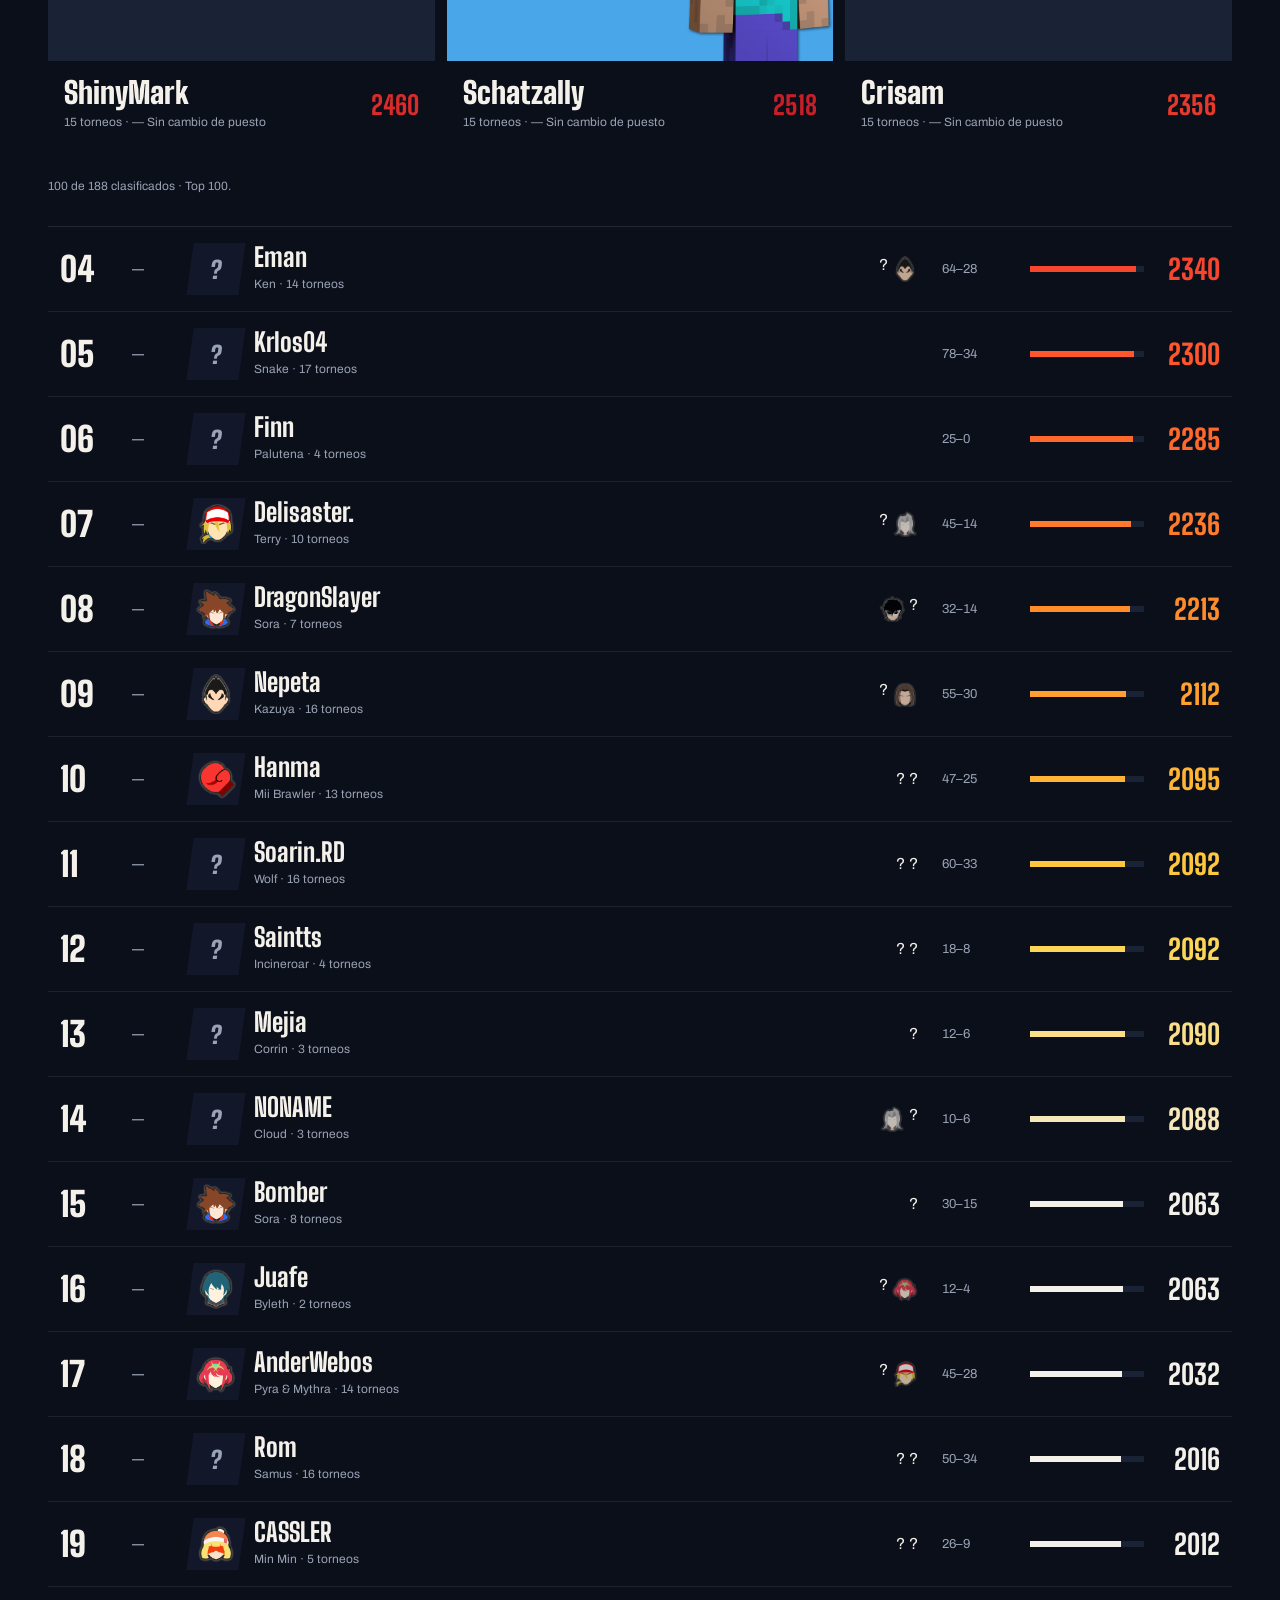
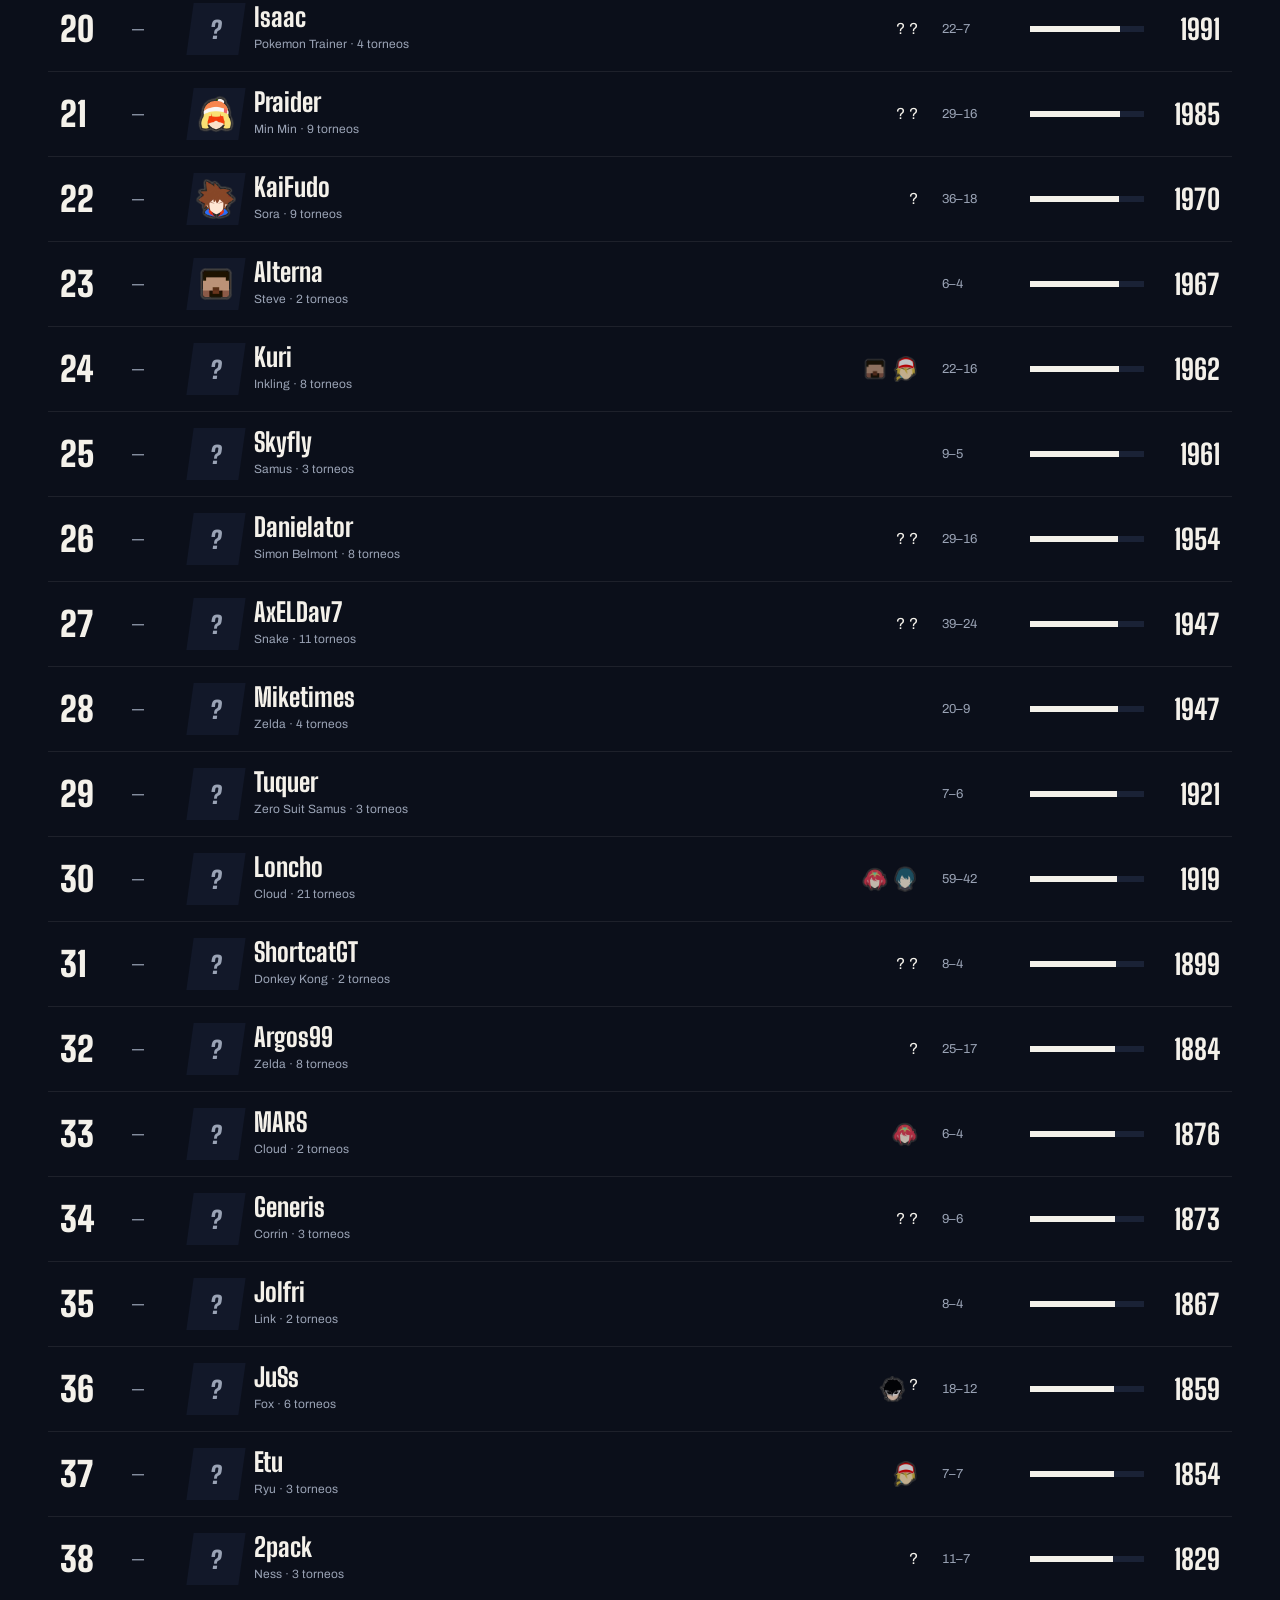
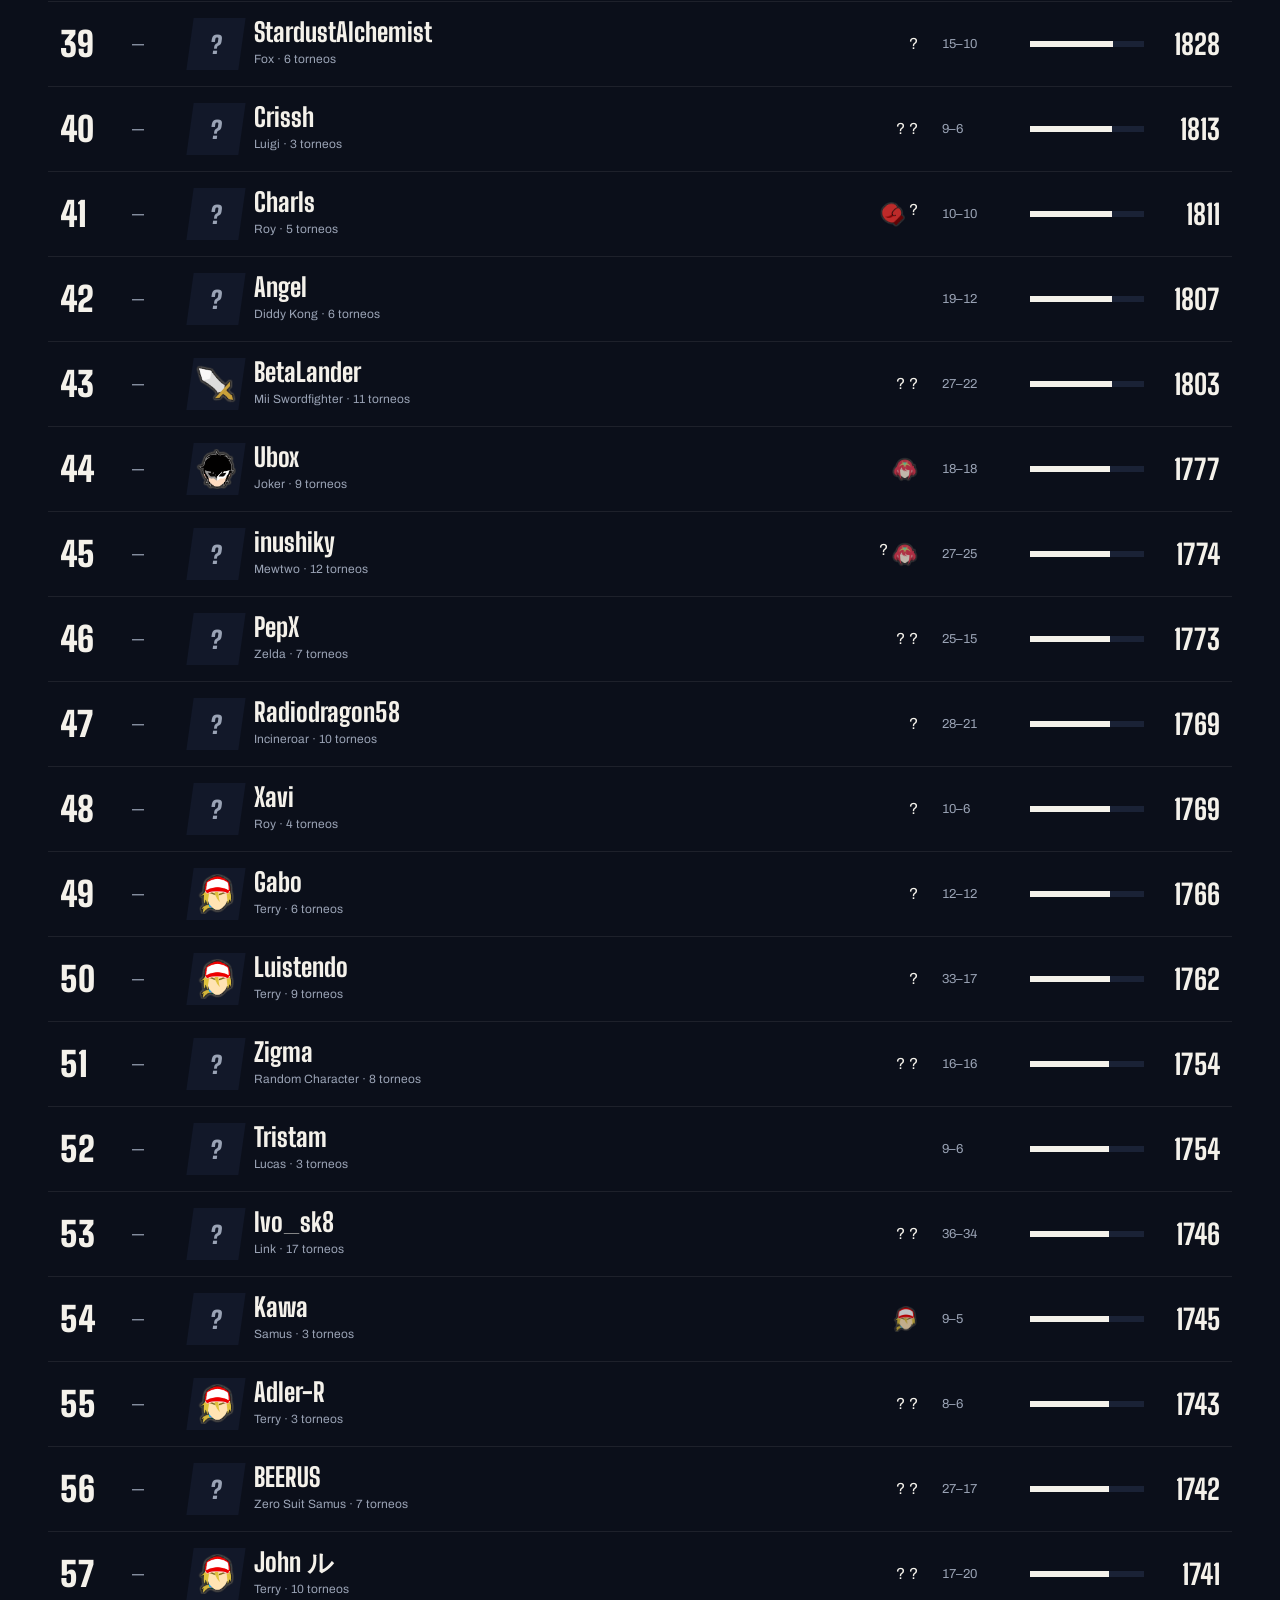
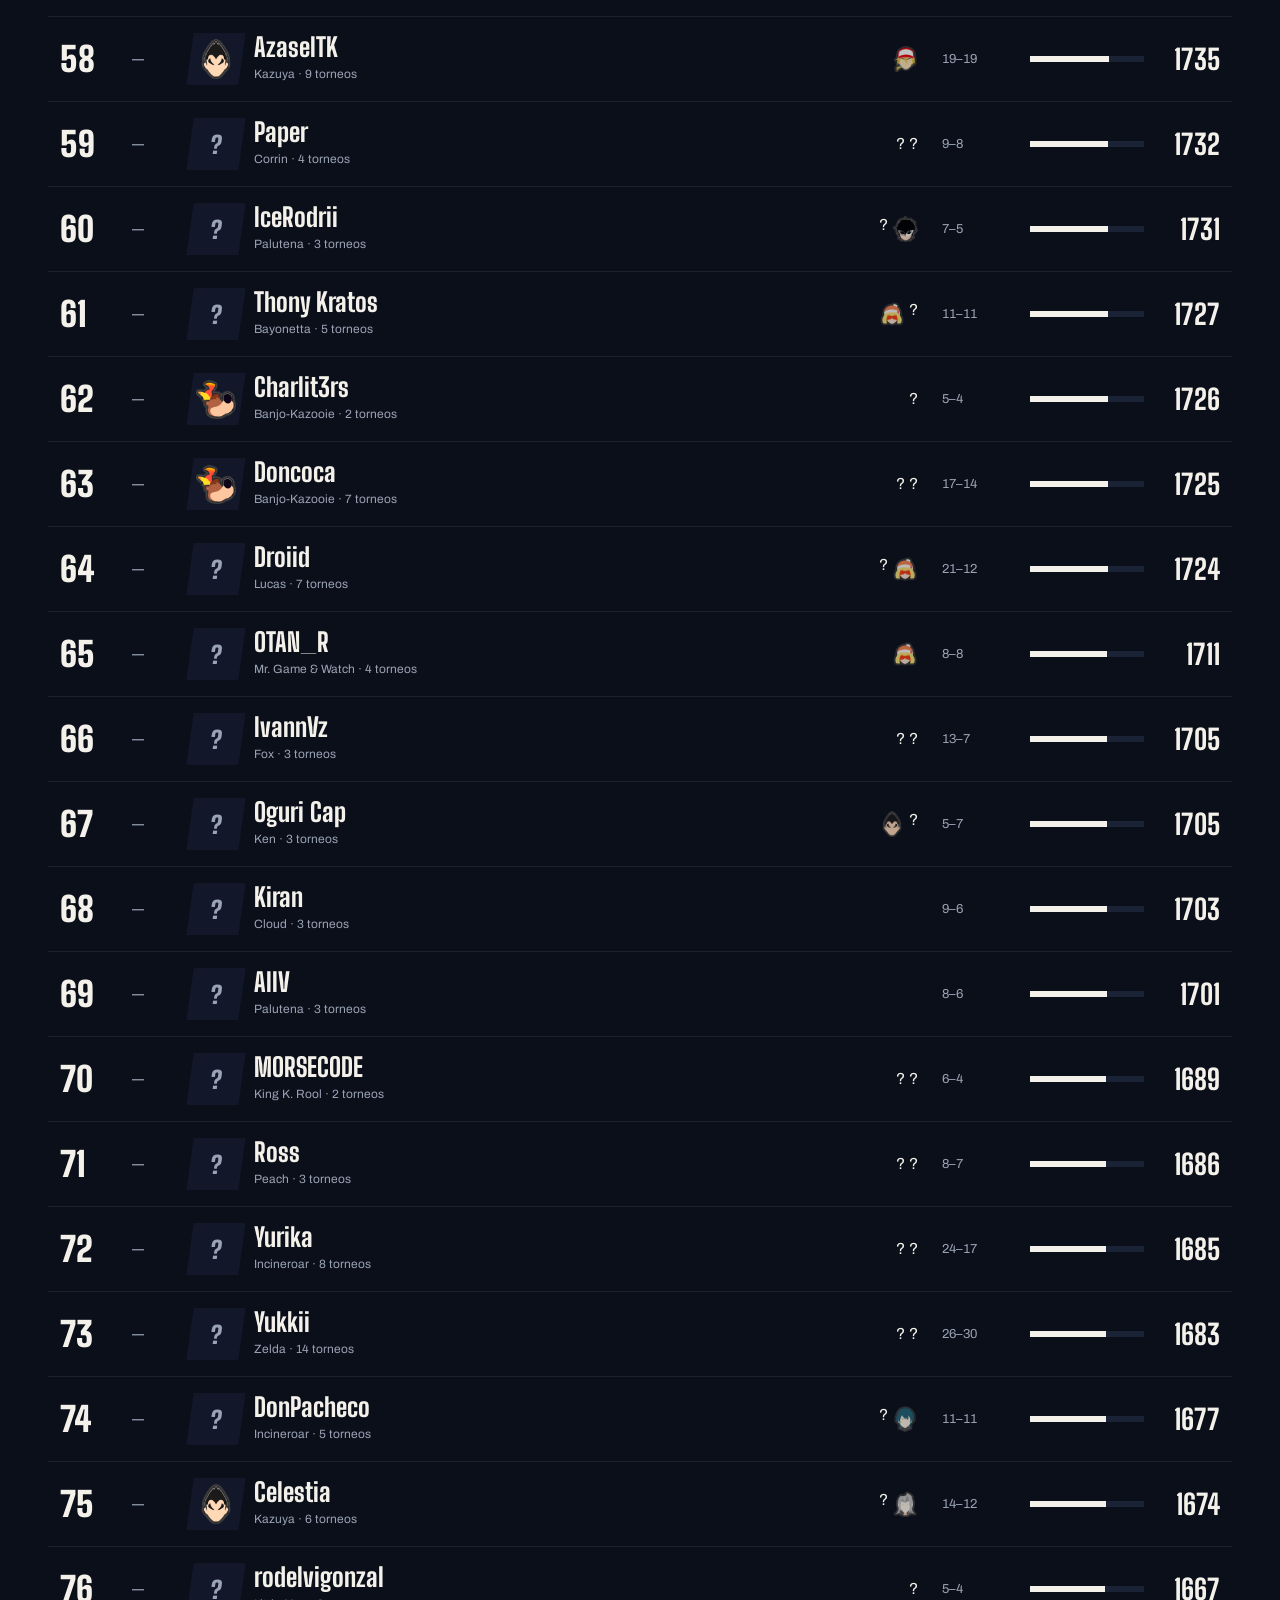
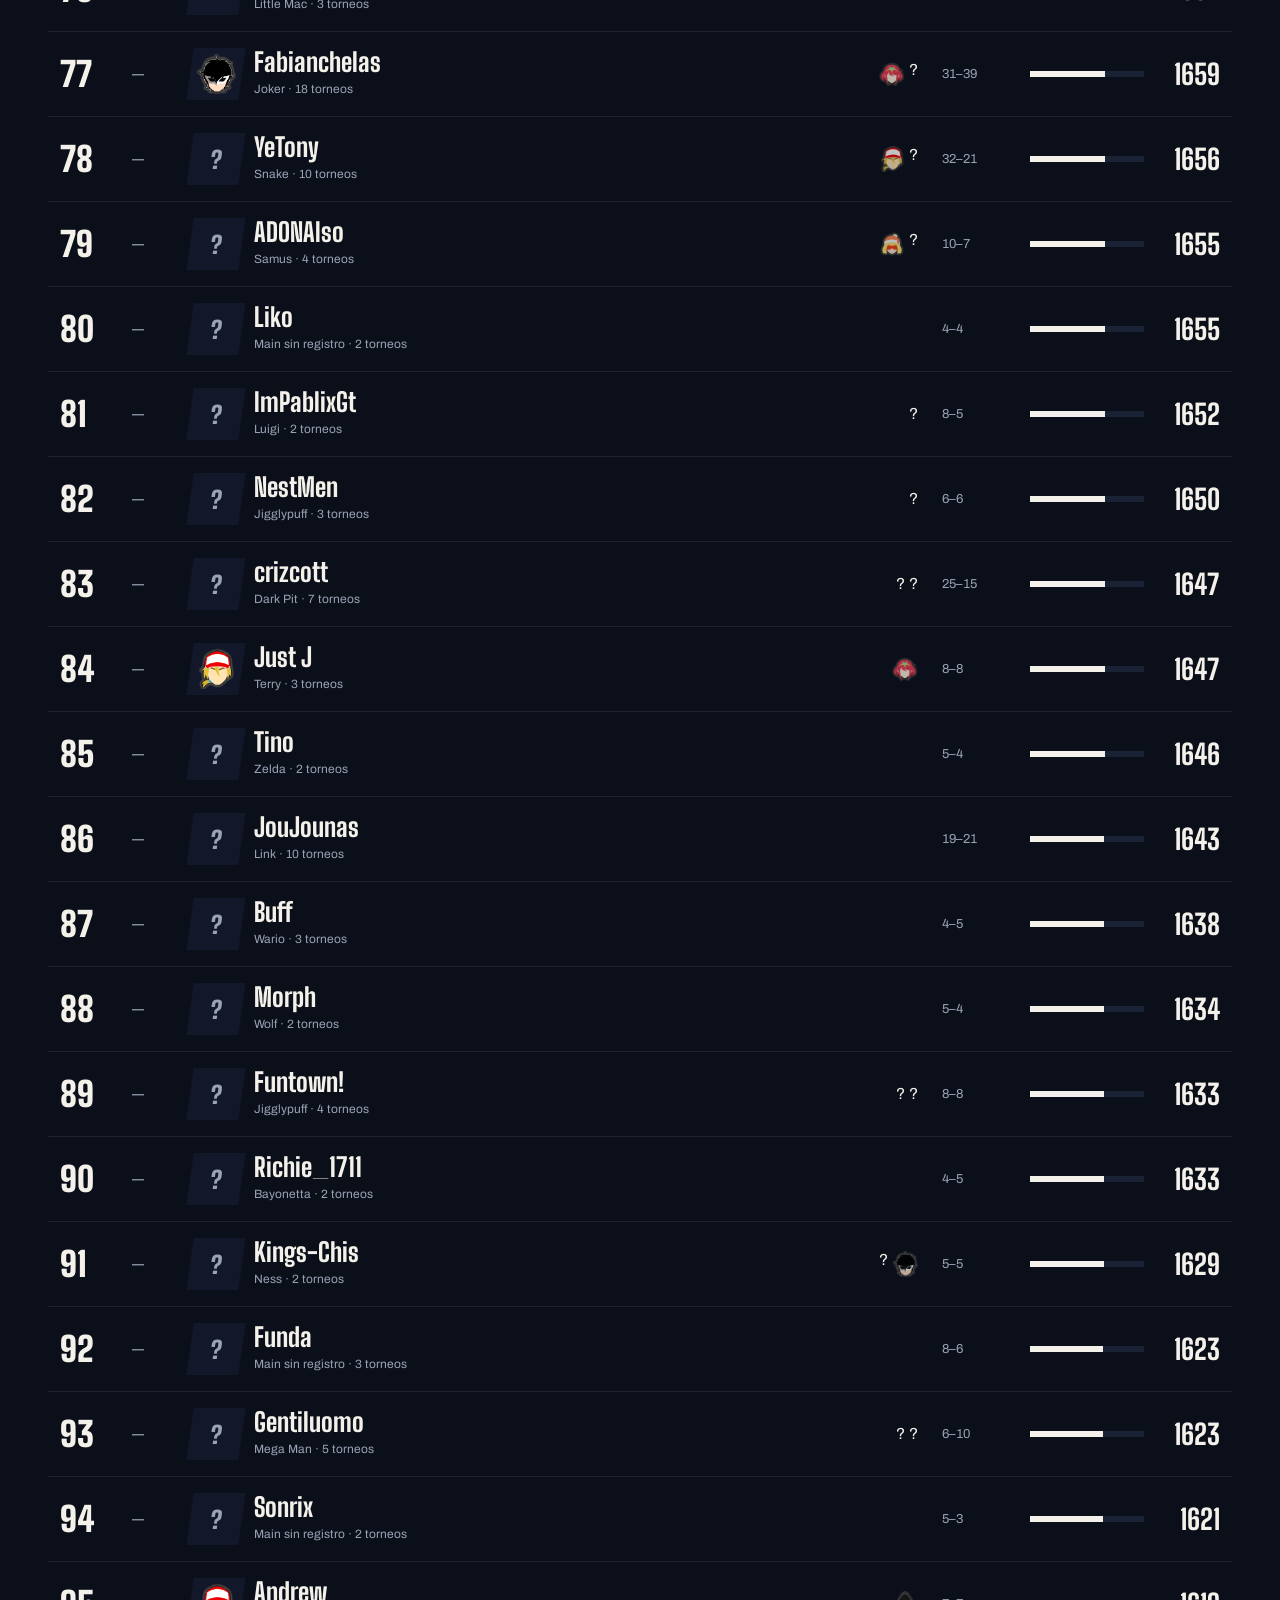
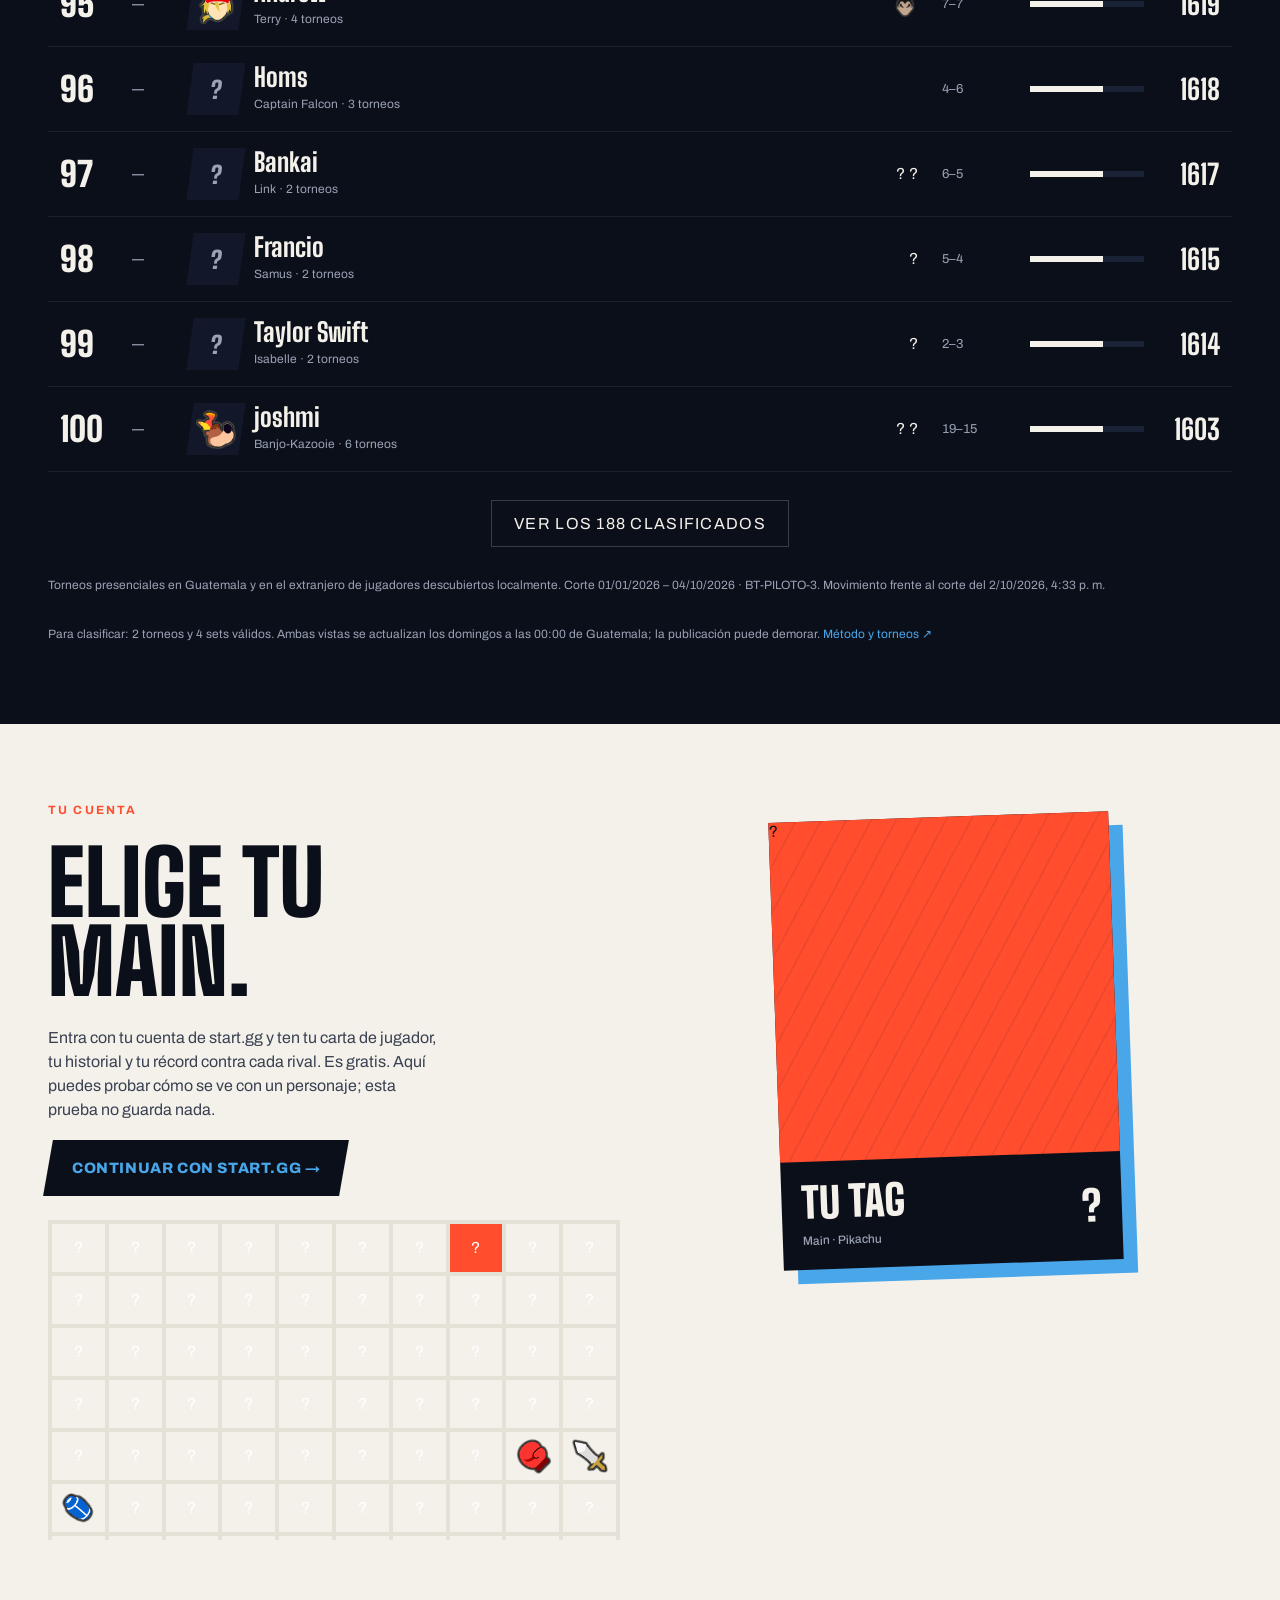
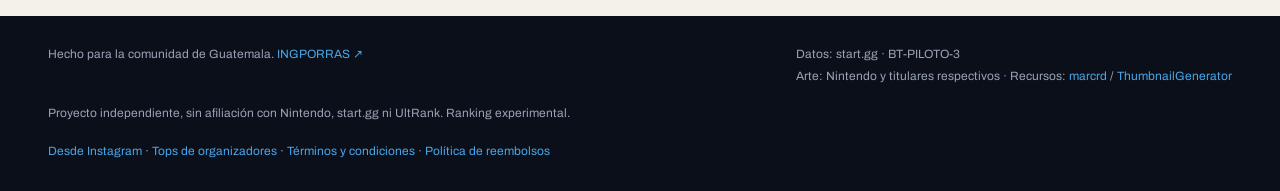
==== commit c328e57a: "Add owned Instagram snapshots and local gallery" ====
--- a/ranking-smash-ultimate/index.html
+++ b/ranking-smash-ultimate/index.html
@@ -22,6 +22,8 @@
   <link rel="preconnect" href="https://fonts.googleapis.com"><link rel="preconnect" href="https://fonts.gstatic.com" crossorigin>
   <link href="https://fonts.googleapis.com/css2?family=Big+Shoulders+Display:wght@500;700;800;900&family=Archivo:wght@400;500;600;700&display=swap" rel="stylesheet">
   <link rel="stylesheet" href="./arena.css?v=20261009-marca">
+  <link rel="stylesheet" href="./instagram.css?v=20261027-1">
+  <script src="./instagram.js?v=20261027-1" defer></script>
   <script src="./characters.js?v=20261006-design2" defer></script><script src="./app.js?v=20261008-2" defer></script><script src="./cabecera.js?v=20261009-1" defer></script><script src="./torneos-model.js?v=20261009-2" defer></script><script src="./proximo.js?v=20261009-1" defer></script><script src="./visita.js?v=20261007" data-page="inicio" defer></script>
   <script type="application/ld+json">
 {
@@ -76,9 +78,14 @@
       <button id="view-all" class="gt-outline view-all" type="button" aria-pressed="false" hidden>Ver todos los clasificados</button>
       <p id="list-note" class="gt-note"></p><p class="gt-note">Para clasificar: 2 torneos y 4 sets válidos. Ambas vistas se actualizan los domingos a las 00:00 de Guatemala; la publicación puede demorar. <a href="./metodologia.html">Método y torneos ↗</a></p>
     </section>
+    <div data-instagram-trigger aria-hidden="true"></div>
+    <section id="desde-instagram" class="ig-section" data-instagram="preview" aria-labelledby="ig-title" hidden>
+      <header class="ig-header"><div class="ig-title-wrap"><img src="./assets/rsb-mark.svg" alt="" width="48" height="48" loading="lazy"><div><p class="ig-kicker">Nuestra comunidad</p><h2 id="ig-title">Desde <span>Instagram.</span></h2></div></div><a class="ig-all" href="./instagram.html"><span>Ver todas las publicaciones ↗</span></a></header>
+      <div class="ig-grid"></div><p class="ig-foot">Fotos, noticias y momentos de Ranking Smash Bros. Los videos se muestran con su portada.</p>
+    </section>
     <section id="cuenta" class="gt-preview" aria-labelledby="preview-title"><div class="preview-layout"><div><p class="gt-kicker">Tu cuenta</p><h2 id="preview-title">Elige tu<br>main.</h2><p class="preview-copy">Entra con tu cuenta de start.gg y ten tu carta de jugador, tu historial y tu récord contra cada rival. Es gratis. Aquí puedes probar cómo se ve con un personaje; esta prueba no guarda nada.</p><a class="preview-cta" href="./cuenta.html"><span>Continuar con start.gg →</span></a><div id="demo-roster" class="demo-roster" role="group" aria-label="Elegir personaje para la carta de demostración"></div></div><div class="preview-card-wrap"><div id="demo-card" class="demo-card"><div id="demo-art" class="demo-art"></div><div class="demo-name"><span>TU TAG<small id="demo-main-name">Carta de demostración</small></span><span id="demo-icon"></span></div></div><p id="demo-status" class="sr-only" role="status"></p></div></div></section>
   </main>
-  <footer class="gt-footer"><span>Hecho para la comunidad de Guatemala. <a href="https://ingporras.com/">INGPORRAS ↗</a></span><span>Datos: start.gg · <span id="footer-method">BT-PILOTO-3</span><br>Arte: Nintendo y titulares respectivos · Recursos: <a href="https://github.com/marcrd/smash-ultimate-assets" target="_blank" rel="noopener noreferrer">marcrd</a> / <a href="https://github.com/jonborg/ThumbnailGenerator" target="_blank" rel="noopener noreferrer">ThumbnailGenerator</a></span><p>Proyecto independiente, sin afiliación con Nintendo, start.gg ni UltRank. Ranking experimental.</p><nav aria-label="Condiciones del servicio"><a href="/tops.html">Tops de organizadores</a> · <a href="/terminos.html">Términos y condiciones</a> · <a href="/reembolsos.html">Política de reembolsos</a></nav></footer>
+  <footer class="gt-footer"><span>Hecho para la comunidad de Guatemala. <a href="https://ingporras.com/">INGPORRAS ↗</a></span><span>Datos: start.gg · <span id="footer-method">BT-PILOTO-3</span><br>Arte: Nintendo y titulares respectivos · Recursos: <a href="https://github.com/marcrd/smash-ultimate-assets" target="_blank" rel="noopener noreferrer">marcrd</a> / <a href="https://github.com/jonborg/ThumbnailGenerator" target="_blank" rel="noopener noreferrer">ThumbnailGenerator</a></span><p>Proyecto independiente, sin afiliación con Nintendo, start.gg ni UltRank. Ranking experimental.</p><nav aria-label="Condiciones del servicio"><a href="/instagram.html">Desde Instagram</a> · <a href="/tops.html">Tops de organizadores</a> · <a href="/terminos.html">Términos y condiciones</a> · <a href="/reembolsos.html">Política de reembolsos</a></nav></footer>
   <dialog id="player-dialog" class="gt-drawer" aria-labelledby="player-title">
     <div class="drawer-hero"><strong id="drawer-rank" aria-hidden="true"></strong><div id="drawer-art"></div><button id="player-close" type="button" class="close" aria-label="Cerrar detalle" autofocus>×</button></div>
     <div class="drawer-content"><div><p class="gt-kicker">Perfil de la comunidad</p><h2 id="player-title"></h2><p id="player-subtitle"></p><p id="player-movement"></p></div><div id="player-stats" class="drawer-stats"></div><p id="player-summary" class="drawer-note"></p>
@@ -90,6 +97,10 @@
       <a id="player-link" class="gt-outline" target="_blank" rel="noopener noreferrer">Ver perfil en start.gg ↗</a>
     </div>
   </dialog>
+  <dialog id="ig-dialog" class="ig-dialog" aria-labelledby="ig-dialog-title">
+    <button type="button" class="ig-close" aria-label="Cerrar publicación" autofocus>×</button>
+    <div class="ig-dialog-layout"><div class="ig-dialog-media"></div><div class="ig-dialog-copy"><h2 id="ig-dialog-title">Ranking Smash Bros</h2><span class="ig-dialog-type ig-type"></span><time></time><p class="ig-dialog-caption"></p><a class="ig-original" target="_blank" rel="noopener noreferrer" referrerpolicy="no-referrer"><span>Ver en Instagram ↗</span></a></div></div>
+  </dialog>
   <noscript><p class="gt-error">Activa JavaScript para consultar el ranking y sus filtros.</p></noscript>
 </body>
 </html>
--- a/ranking-smash-ultimate/instagram.css
+++ b/ranking-smash-ultimate/instagram.css
@@ -0,0 +1,13 @@
+[data-instagram-trigger]{height:1px}
+/* Provisional gallery: existing brand, reading-page and tournament-card components. */
+.ig-section,.ig-page,.ig-dialog{--ig-bg:#0B0F1A;--ig-panel:#121829;--ig-track:#1A2236;--ig-text:#F4F1EA;--ig-blue:#49A6E9;--ig-yellow:#FFD23F;--ig-muted:#9AA3B5;color:var(--ig-text);font-family:Archivo,sans-serif}
+.ig-section *,.ig-page *,.ig-dialog *{box-sizing:border-box}.ig-section[hidden],.ig-page [hidden]{display:none!important}
+.ig-section,.ig-page{width:100%;max-width:1280px;margin:0 auto;padding:clamp(24px,4vw,48px) clamp(16px,4vw,48px);min-width:0}.ig-section{border-top:1px solid #f4f1ea24;padding-top:48px;padding-bottom:56px}.ig-page{flex:1;padding-bottom:64px}
+.ig-header{display:flex;align-items:center;justify-content:space-between;flex-wrap:wrap;gap:20px;margin-bottom:24px}.ig-title-wrap{display:flex;align-items:center;gap:16px;min-width:0}.ig-title-wrap>img{width:48px;height:48px;flex:none}.ig-kicker{margin:0 0 6px;color:var(--ig-blue);font-size:11px;letter-spacing:.16em;text-transform:uppercase;font-weight:800}.ig-header h1,.ig-header h2{margin:0;font:900 clamp(36px,6vw,64px)/.95 'Big Shoulders Display',sans-serif;text-transform:uppercase;overflow-wrap:anywhere}.ig-header h1 span,.ig-header h2 span{color:var(--ig-blue)}
+.ig-all,.ig-original{display:inline-flex;align-items:center;justify-content:center;min-height:48px;padding:12px 20px;border:1px solid var(--ig-blue);font:700 13px Archivo,sans-serif;color:var(--ig-blue)!important;text-decoration:none;transform:skewX(-8deg)}.ig-all>span,.ig-original>span{transform:skewX(8deg)}.ig-all:hover,.ig-original:hover{background:var(--ig-blue);color:var(--ig-bg)!important;text-decoration:none!important}
+.ig-section .ig-lead,.ig-page .ig-lead{max-width:65ch;color:#C9CED8;font-size:16px;line-height:1.6;margin:0 0 24px}.ig-empty{padding:32px 24px;background:var(--ig-panel);border:1px dashed #f4f1ea3d;color:#C9CED8;line-height:1.7}.ig-section .ig-foot,.ig-page .ig-foot{font-size:12px;line-height:1.7;color:var(--ig-muted);margin:24px 0 0}
+.ig-grid{display:grid;grid-template-columns:repeat(3,minmax(0,1fr));gap:20px}.ig-card{display:flex;flex-direction:column;width:100%;min-width:0;border:1px solid #f4f1ea24;background:var(--ig-panel);padding:0;color:inherit;font:inherit;cursor:pointer;text-align:left;transition:transform .18s ease,border-color .18s ease}.ig-card:hover{transform:translateY(-4px);border-color:var(--ig-blue)}.ig-card-info{display:grid;gap:8px;padding:16px;min-width:0;border-left:4px solid var(--ig-blue)}.ig-type{font-size:10px;letter-spacing:.09em;text-transform:uppercase;font-weight:800;color:var(--ig-blue)}.ig-date{font-size:12px;color:var(--ig-muted)}.ig-card-caption{font-size:14px;line-height:1.6;overflow-wrap:anywhere;display:-webkit-box;-webkit-line-clamp:2;-webkit-box-orient:vertical;overflow:hidden;min-height:3.2em}
+.ig-picture{position:relative;width:100%;aspect-ratio:1;background:var(--ig-track);overflow:hidden;clip-path:polygon(0 0,calc(100% - 24px) 0,100% 24px,100% 100%,0 100%)}.ig-picture-fallback{position:absolute;inset:0;display:flex;align-items:center;justify-content:center;background:linear-gradient(130deg,var(--ig-panel),var(--ig-track))}.ig-picture-fallback img{opacity:.6}.ig-photo{position:relative;display:block;width:100%;height:100%;object-fit:cover}
+.ig-section :focus-visible,.ig-page :focus-visible,.ig-dialog :focus-visible{outline:3px solid var(--ig-yellow);outline-offset:4px}.ig-dialog{background:var(--ig-panel);border:1px solid #f4f1ea3d;padding:0;width:min(1020px,calc(100% - 32px));max-height:calc(100dvh - 32px);overflow:auto}.ig-dialog::backdrop{background:#050814e8}.ig-dialog-layout{display:grid;grid-template-columns:minmax(0,1.25fr) minmax(0,1fr);min-width:0}.ig-dialog-media{background:var(--ig-bg);display:flex;align-items:center;min-width:0}.ig-dialog-media .ig-picture{clip-path:none;aspect-ratio:auto;min-height:260px;height:min(72vh,680px)}.ig-dialog-media .ig-photo{object-fit:contain}.ig-dialog-copy{display:flex;flex-direction:column;gap:16px;padding:28px;min-width:0}.ig-dialog-copy h2{font:900 26px 'Big Shoulders Display',sans-serif;margin:0;padding-right:36px;text-transform:uppercase}.ig-dialog-caption{white-space:pre-wrap;overflow-wrap:anywhere;font-size:15px;line-height:1.75;margin:0;flex:1}.ig-dialog-copy time{font-size:12px;color:var(--ig-muted)}.ig-original{align-self:flex-start;transform:none}.ig-original>span{transform:none}.ig-close{position:absolute;top:12px;right:12px;z-index:2;width:44px;height:44px;border:1px solid #f4f1ea50;background:var(--ig-bg);color:var(--ig-text);font-size:28px;cursor:pointer}.ig-modal-open{overflow:hidden}
+@media(max-width:760px){.ig-grid{grid-template-columns:repeat(2,minmax(0,1fr));gap:12px}.ig-title-wrap{gap:12px}.ig-card-info{padding:12px}.ig-card-caption{font-size:12px}.ig-type{font-size:9px}.ig-date{font-size:11px}.ig-dialog-layout{grid-template-columns:minmax(0,1fr)}.ig-dialog-media .ig-picture{height:min(50dvh,500px);min-height:160px}.ig-dialog-copy{padding:20px;gap:12px}.ig-dialog-caption{font-size:14px}.ig-dialog{max-height:calc(100dvh - 24px)}}
+@media(prefers-reduced-motion:reduce){.ig-section *,.ig-page *,.ig-dialog *{transition:none!important;animation:none!important;scroll-behavior:auto!important}}
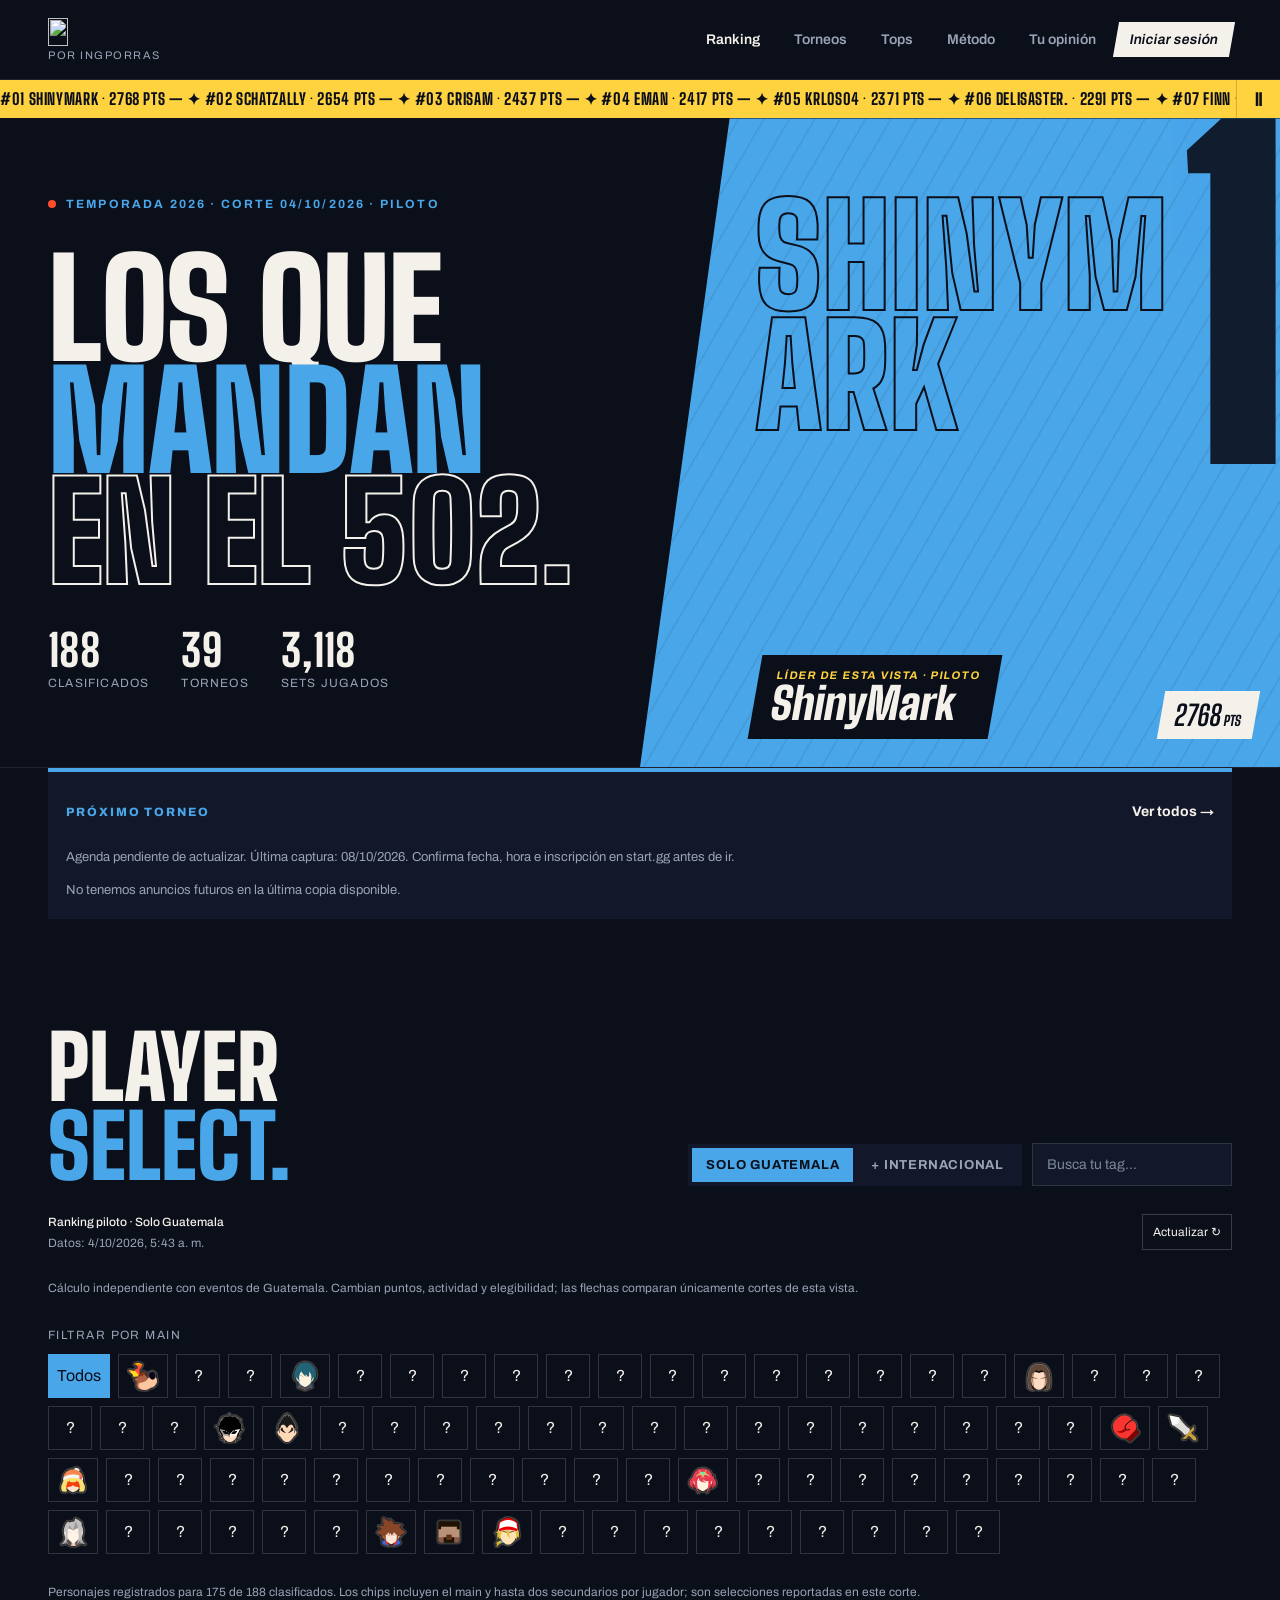
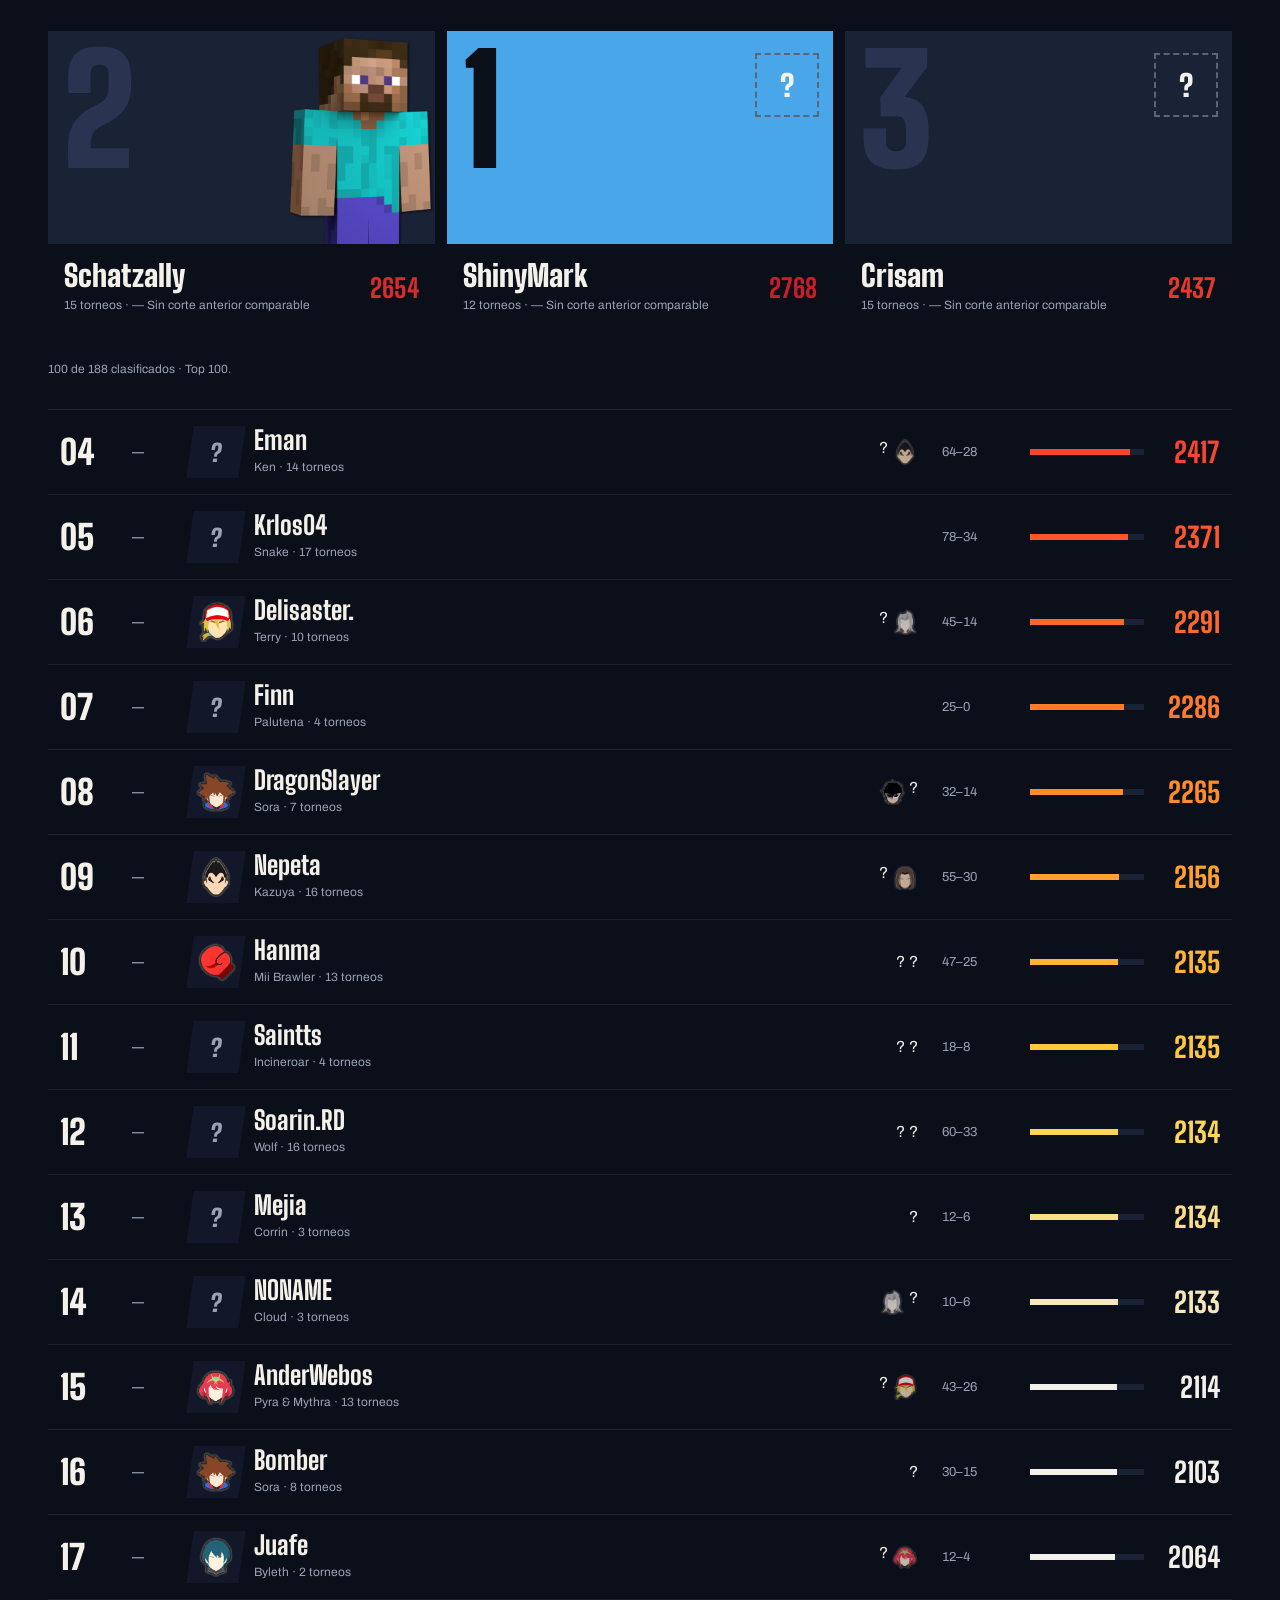
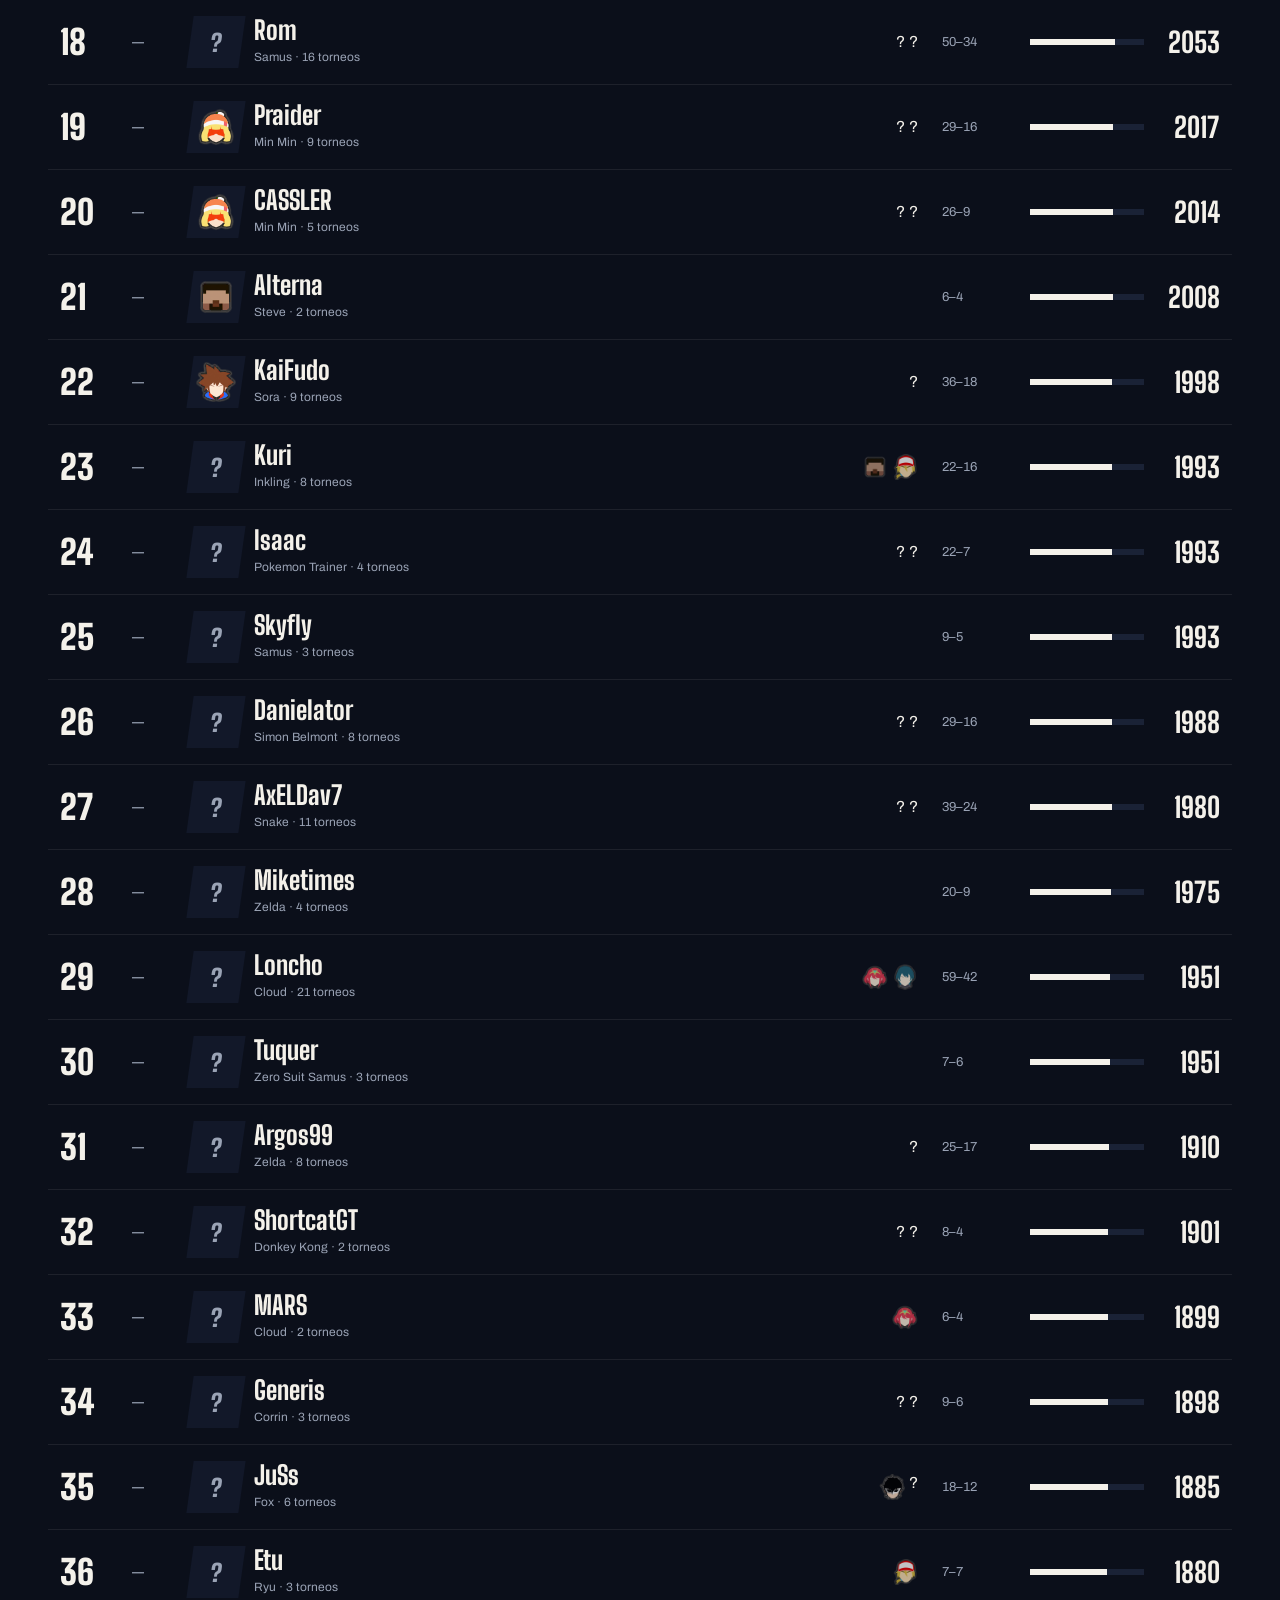
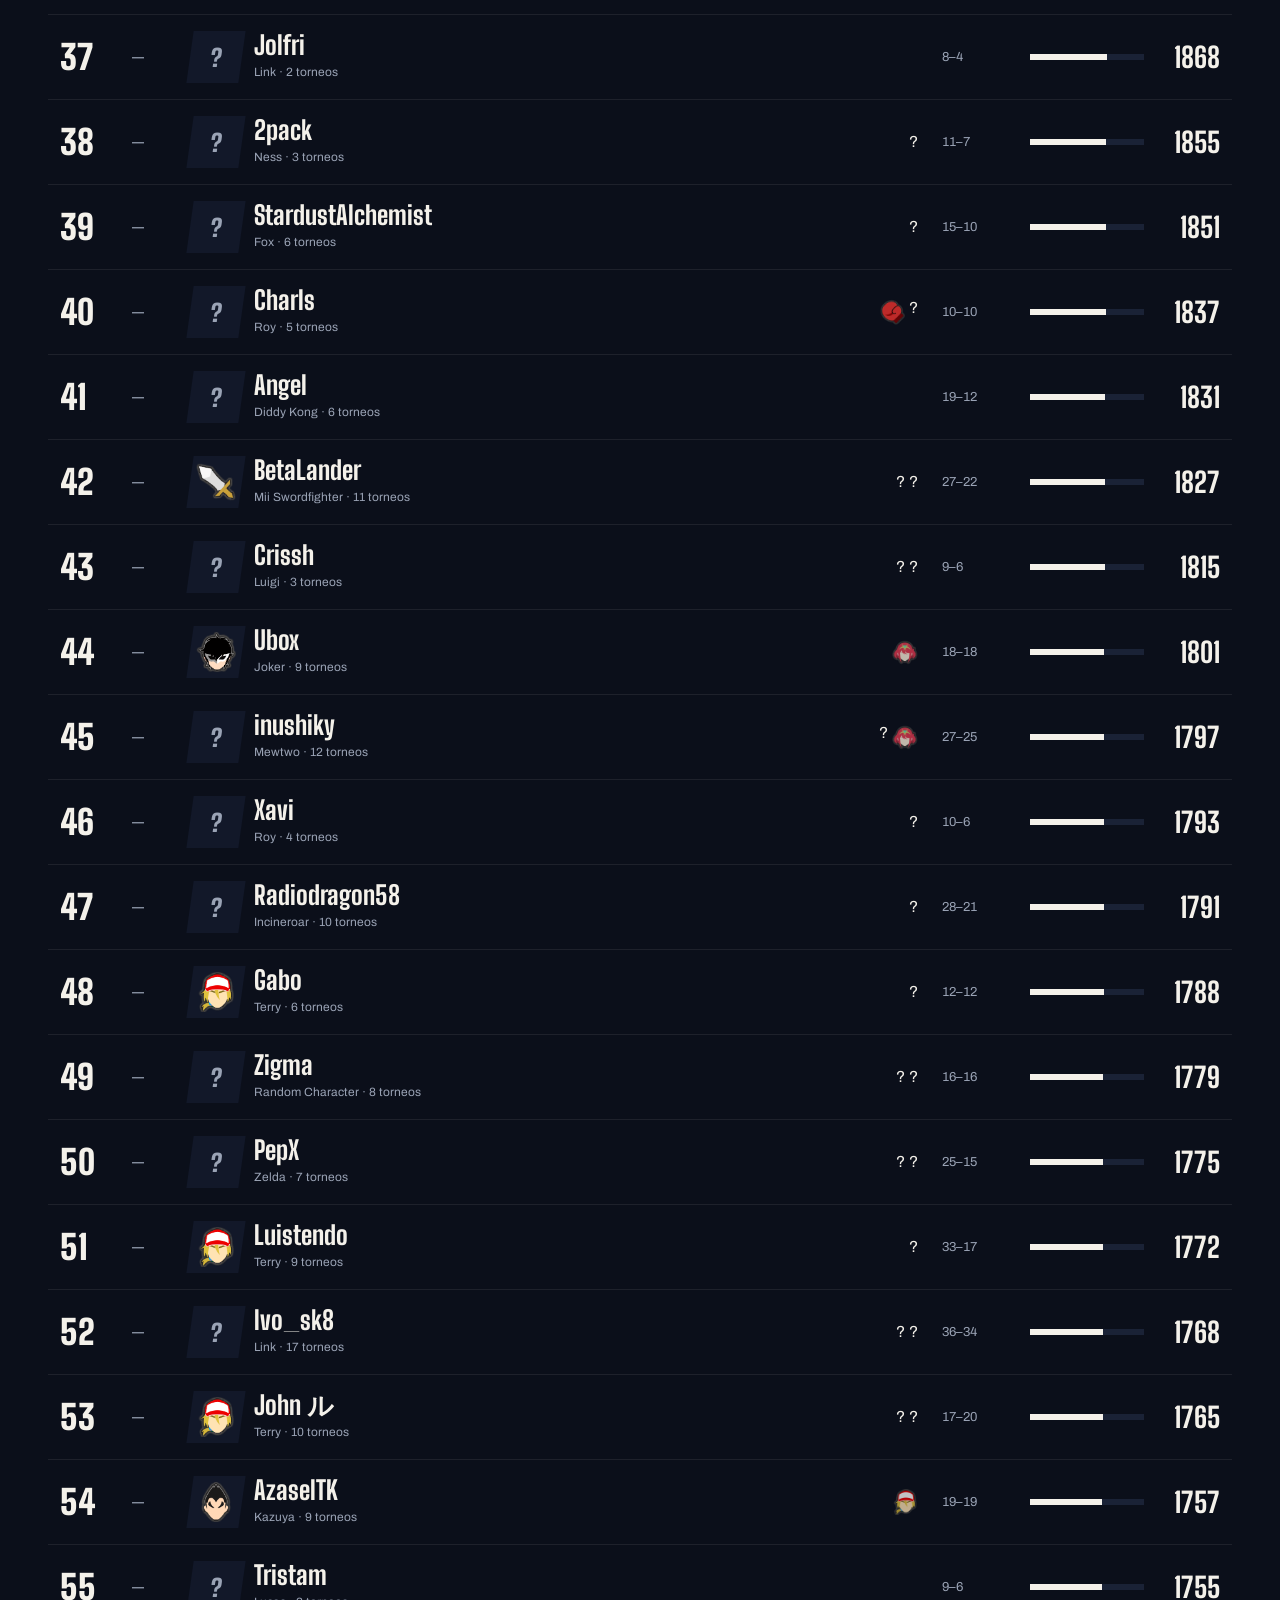
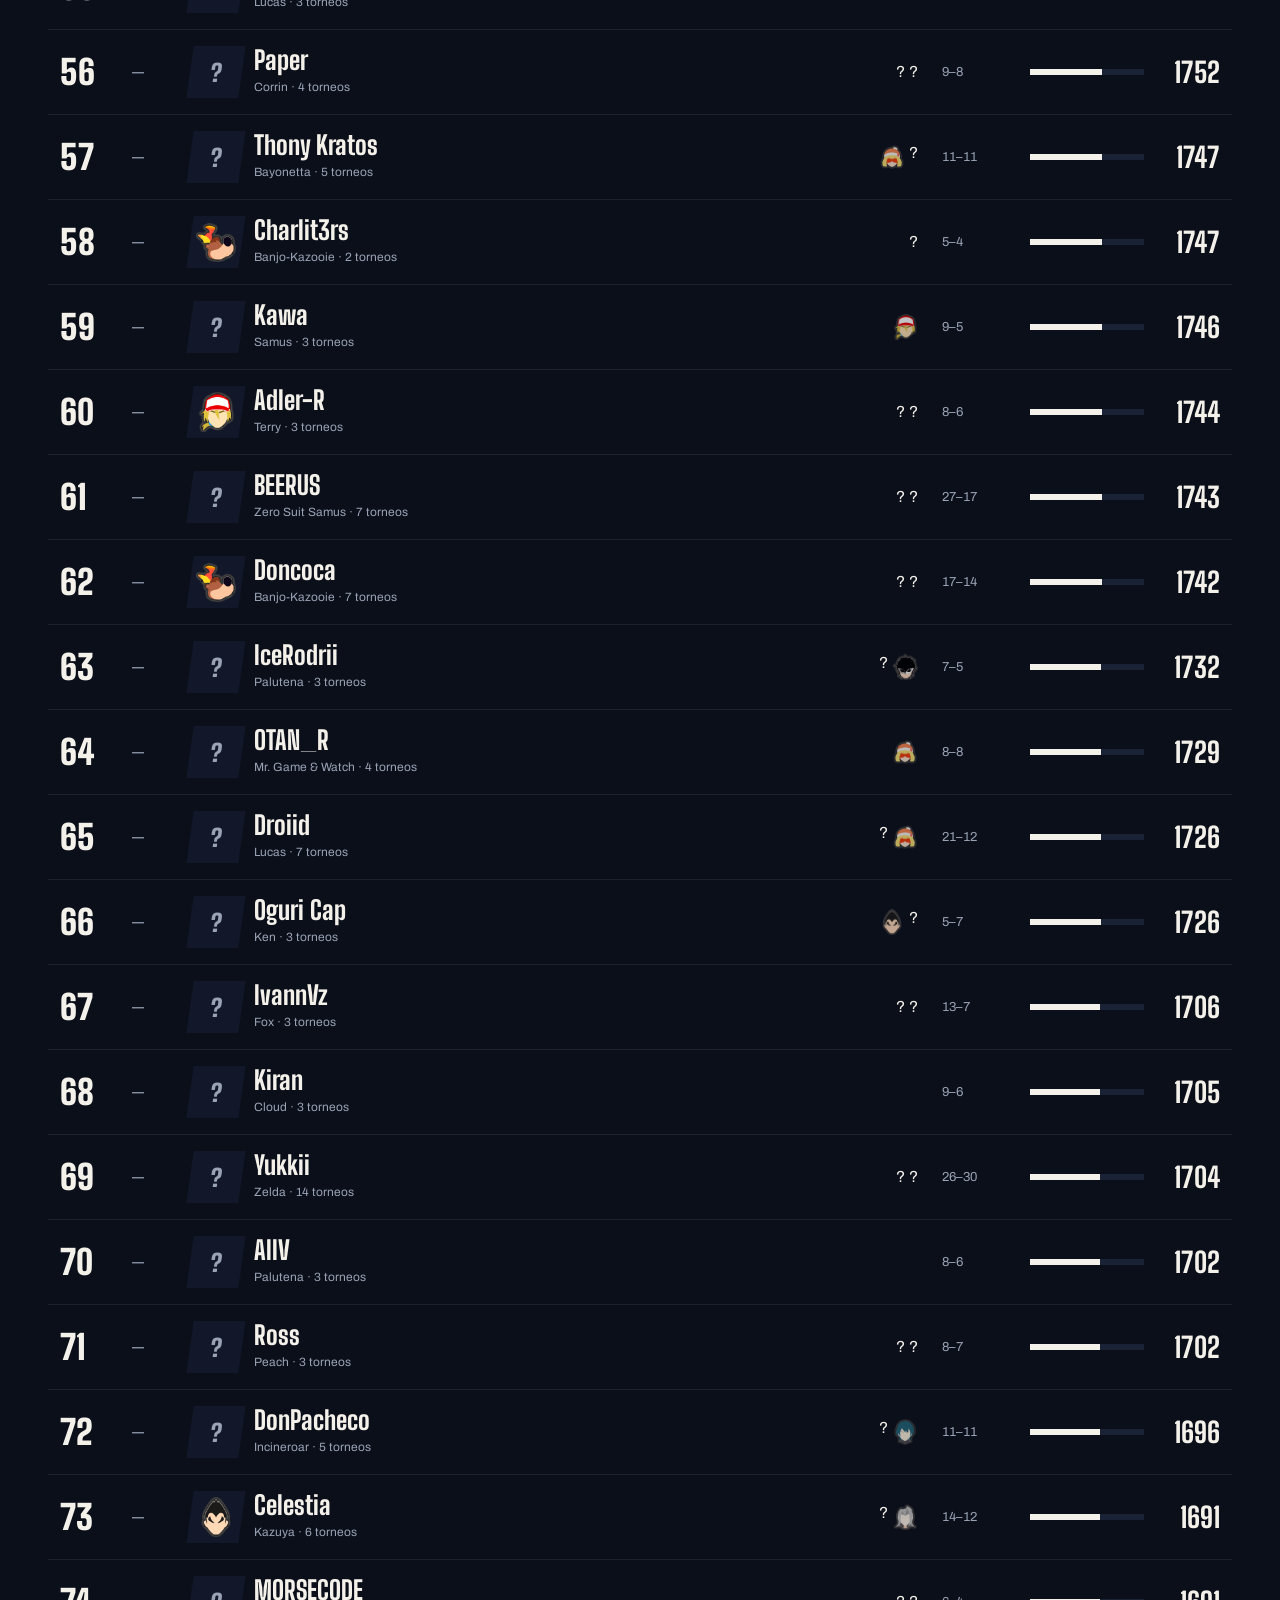
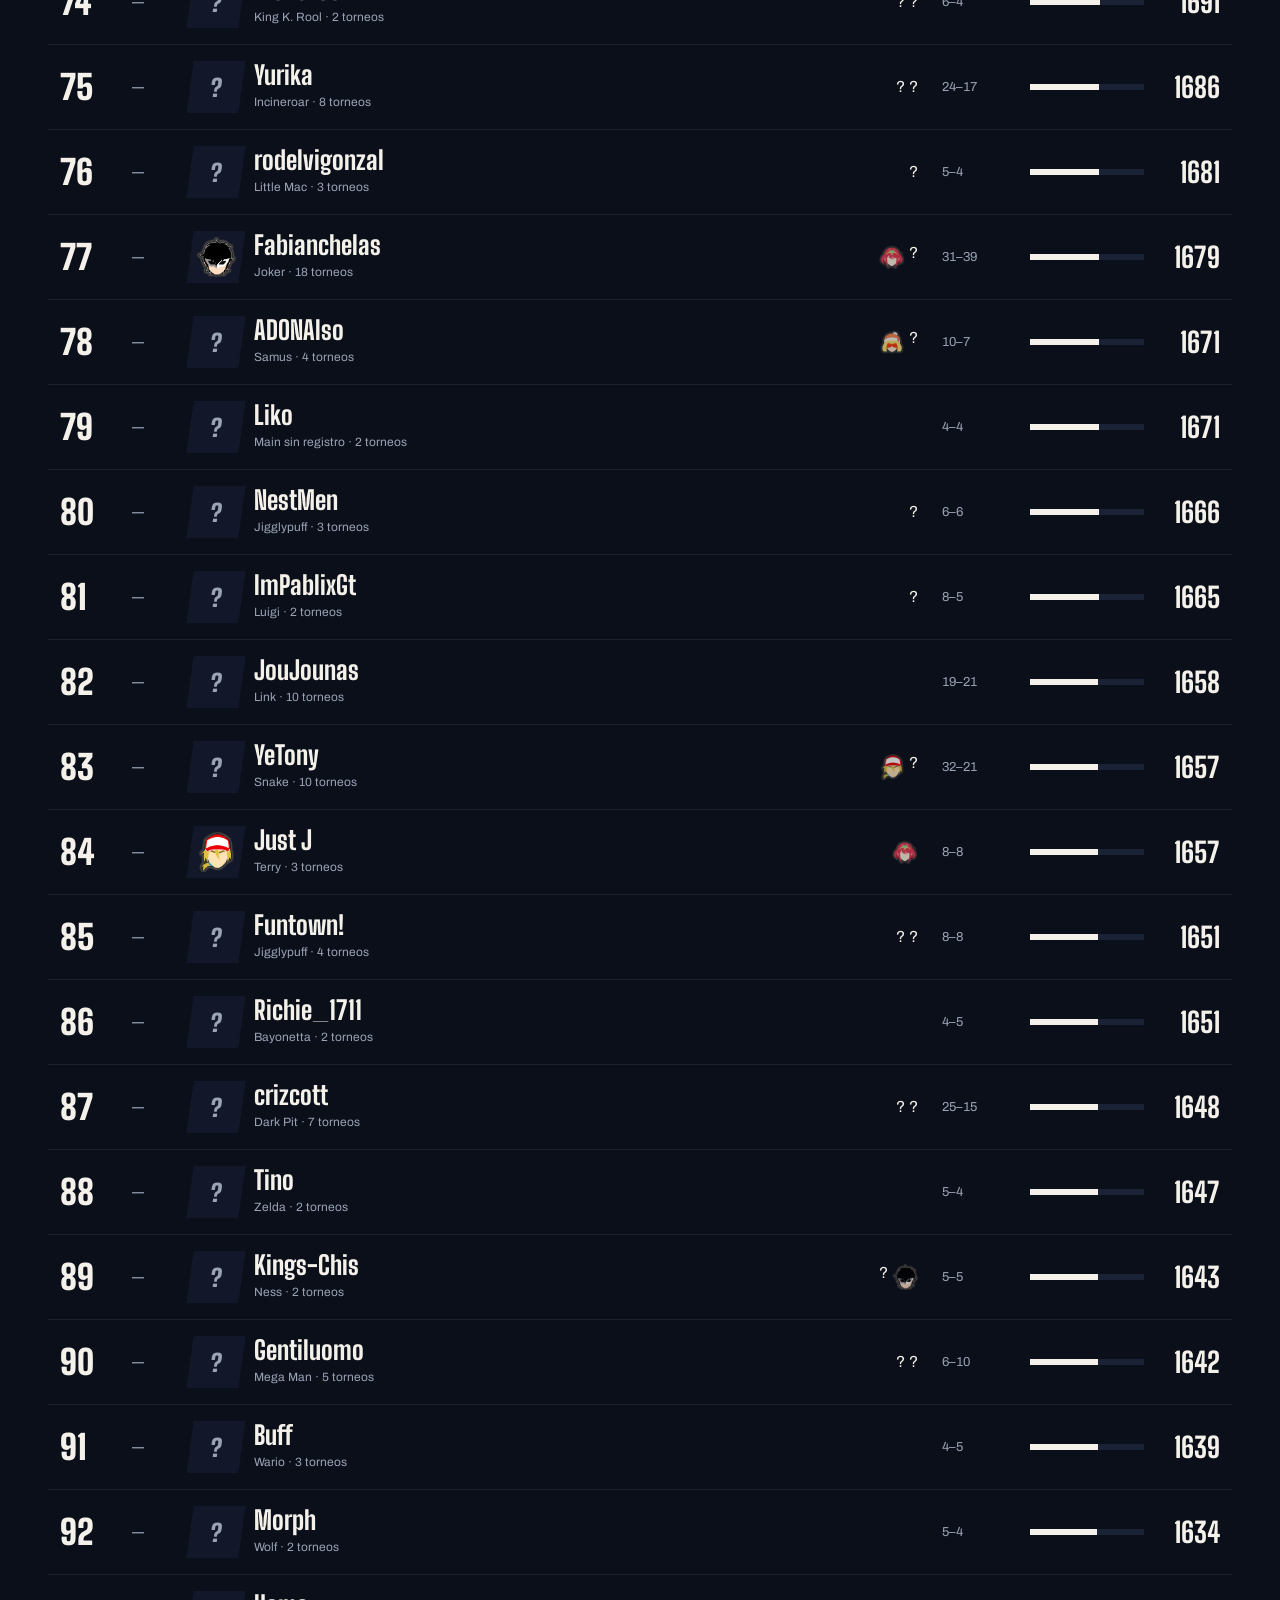
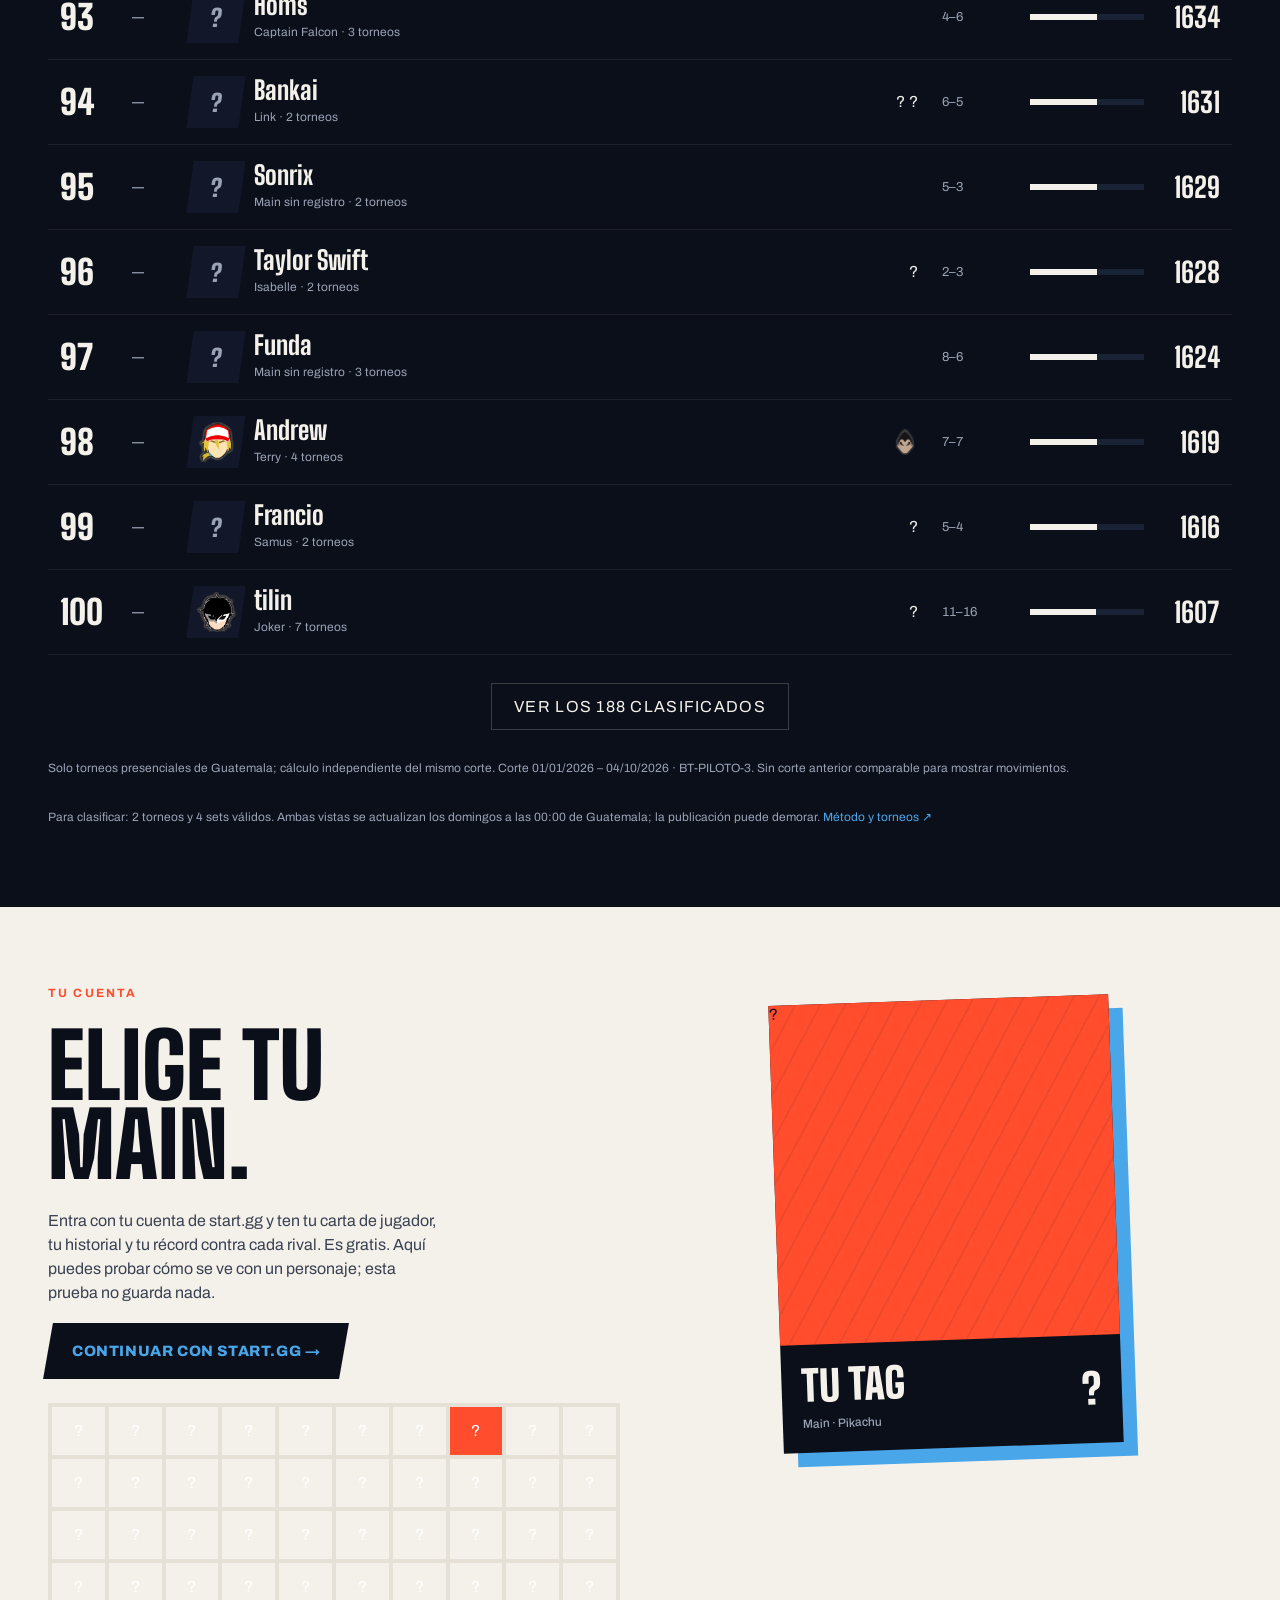
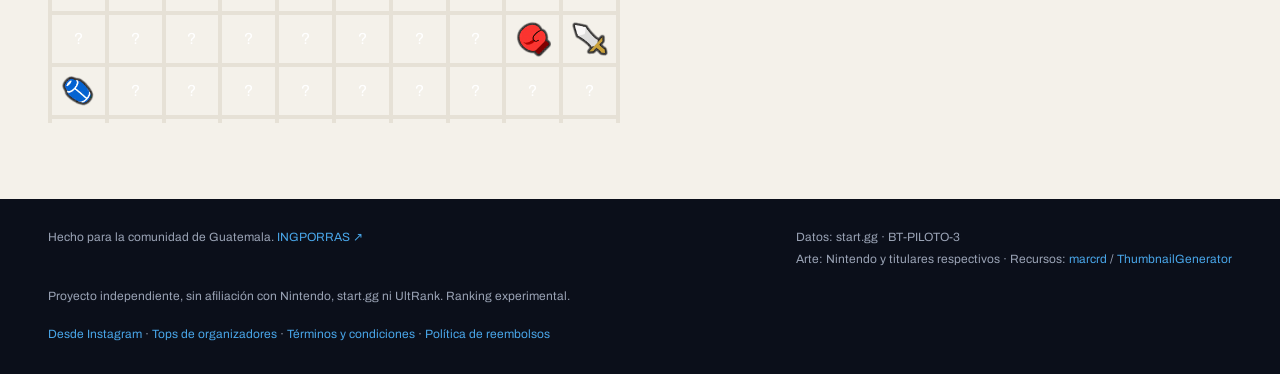
==== commit 8e0dd0d5: "Default home to Guatemala and recover stale tournament agenda safely" ====
--- a/ranking-smash-ultimate/index.html
+++ b/ranking-smash-ultimate/index.html
@@ -24,7 +24,7 @@
   <link rel="stylesheet" href="./arena.css?v=20261009-marca">
   <link rel="stylesheet" href="./instagram.css?v=20261027-1">
   <script src="./instagram.js?v=20261027-1" defer></script>
-  <script src="./characters.js?v=20261006-design2" defer></script><script src="./app.js?v=20261008-2" defer></script><script src="./cabecera.js?v=20261009-1" defer></script><script src="./torneos-model.js?v=20261009-2" defer></script><script src="./proximo.js?v=20261009-1" defer></script><script src="./visita.js?v=20261007" data-page="inicio" defer></script>
+  <script src="./characters.js?v=20261006-design2" defer></script><script src="./app.js?v=20261027-local1" defer></script><script src="./cabecera.js?v=20261009-1" defer></script><script src="./torneos-model.js?v=20261009-2" defer></script><script src="./proximo.js?v=20261027-1" defer></script><script src="./visita.js?v=20261007" data-page="inicio" defer></script>
   <script type="application/ld+json">
 {
   "@context": "https://schema.org",
@@ -68,7 +68,7 @@
     </section>
     <section id="proximo-torneo" class="next-tournament" aria-labelledby="next-title" hidden></section>
     <section id="ranking" class="gt-ranking" aria-labelledby="scene-title">
-      <div class="ranking-heading"><h2 id="scene-title">Player<span>select.</span></h2><div class="ranking-controls"><div class="scope-buttons" role="group" aria-label="Alcance del ranking"><button id="scope-local" type="button" aria-pressed="false" disabled>Solo Guatemala</button><button id="scope-combined" type="button" aria-pressed="true" disabled>+ Internacional</button></div><label class="gt-search"><span class="sr-only">Buscar jugador en toda la clasificación</span><input id="search" type="search" placeholder="Busca tu tag…" autocomplete="off"></label></div></div>
+      <div class="ranking-heading"><h2 id="scene-title">Player<span>select.</span></h2><div class="ranking-controls"><div class="scope-buttons" role="group" aria-label="Alcance del ranking"><button id="scope-local" type="button" aria-pressed="true" disabled>Solo Guatemala</button><button id="scope-combined" type="button" aria-pressed="false" disabled>+ Internacional</button></div><label class="gt-search"><span class="sr-only">Buscar jugador en toda la clasificación</span><input id="search" type="search" placeholder="Busca tu tag…" autocomplete="off"></label></div></div>
       <div class="cut-status"><div><strong id="data-status">Cargando ranking…</strong><p id="updated">Consultando el último corte disponible.</p></div><button id="refresh" type="button">Actualizar ↻</button></div>
       <p id="load-error" class="gt-error" role="alert" hidden></p><p id="scope-help" class="gt-note"></p>
       <div id="main-filter" class="main-filter" role="group" aria-label="Filtrar por personaje" hidden><span>Filtrar por main</span><div id="main-chips"></div></div>
